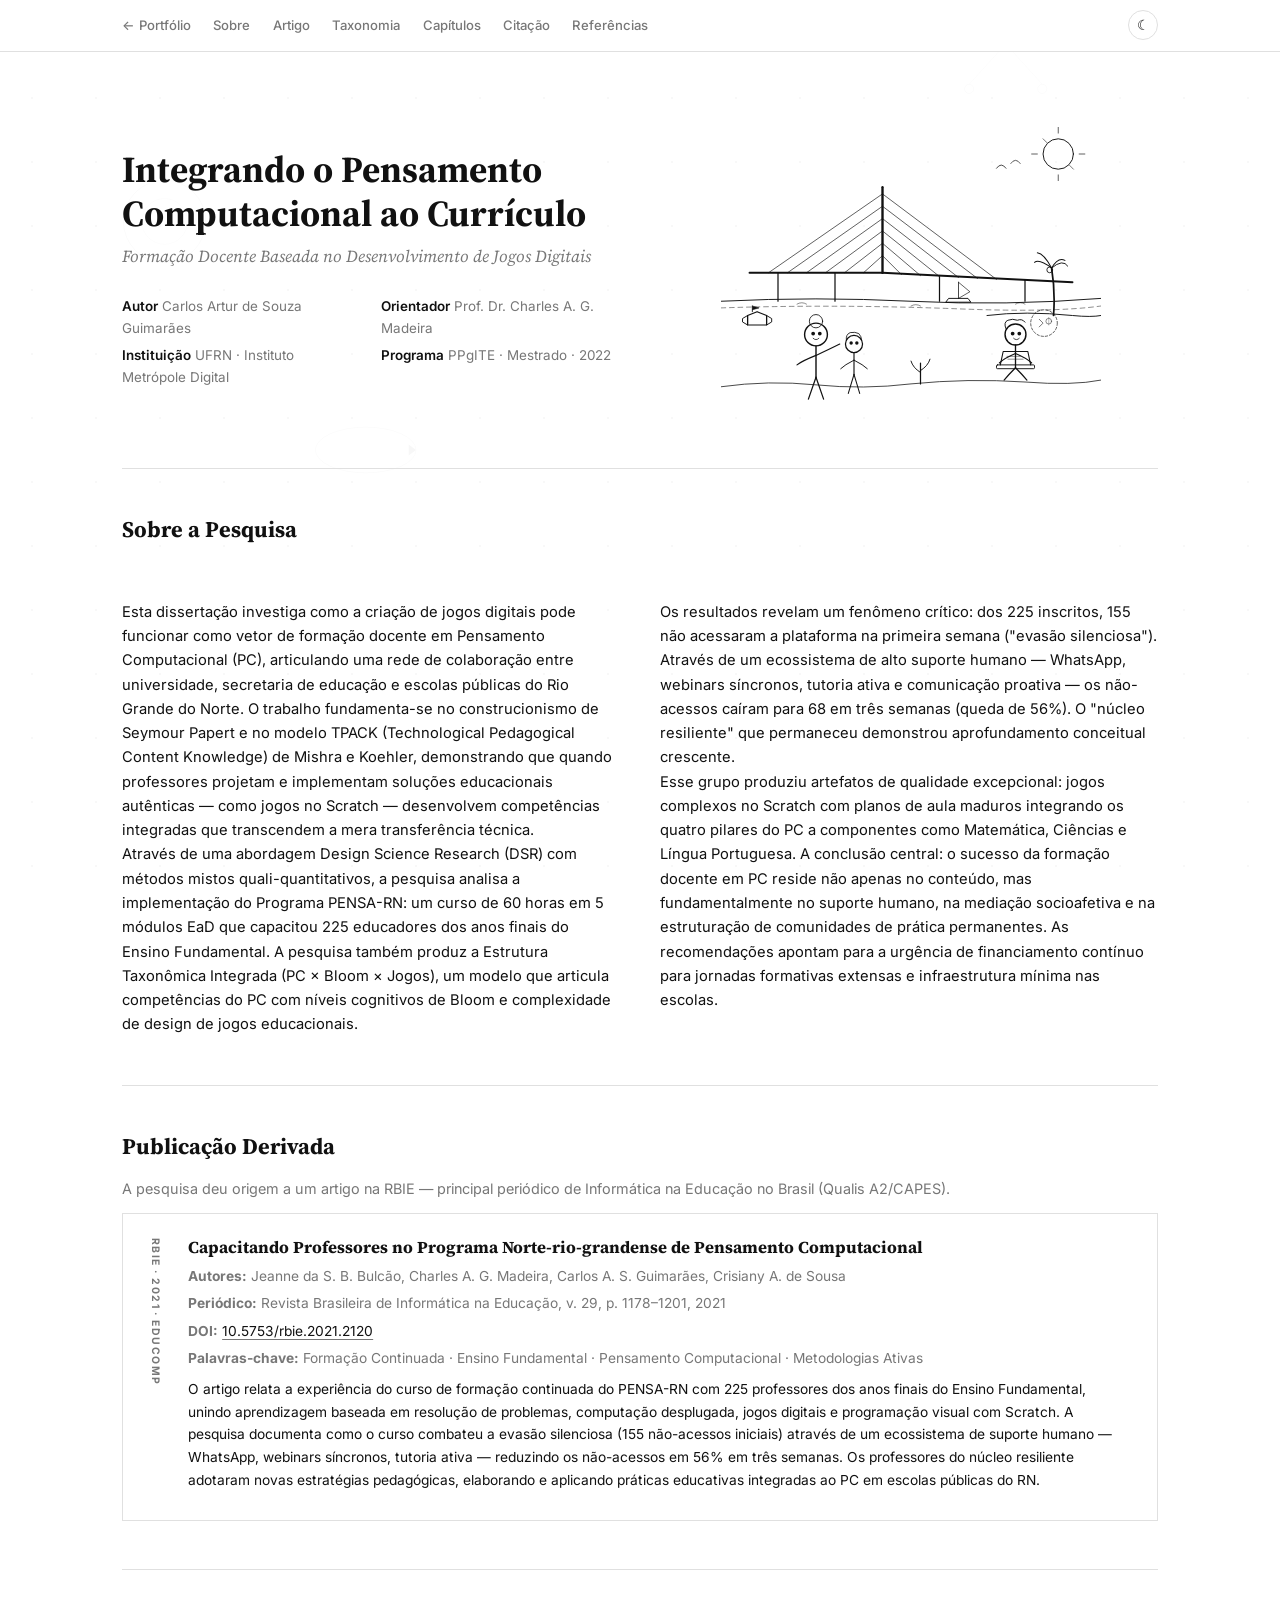
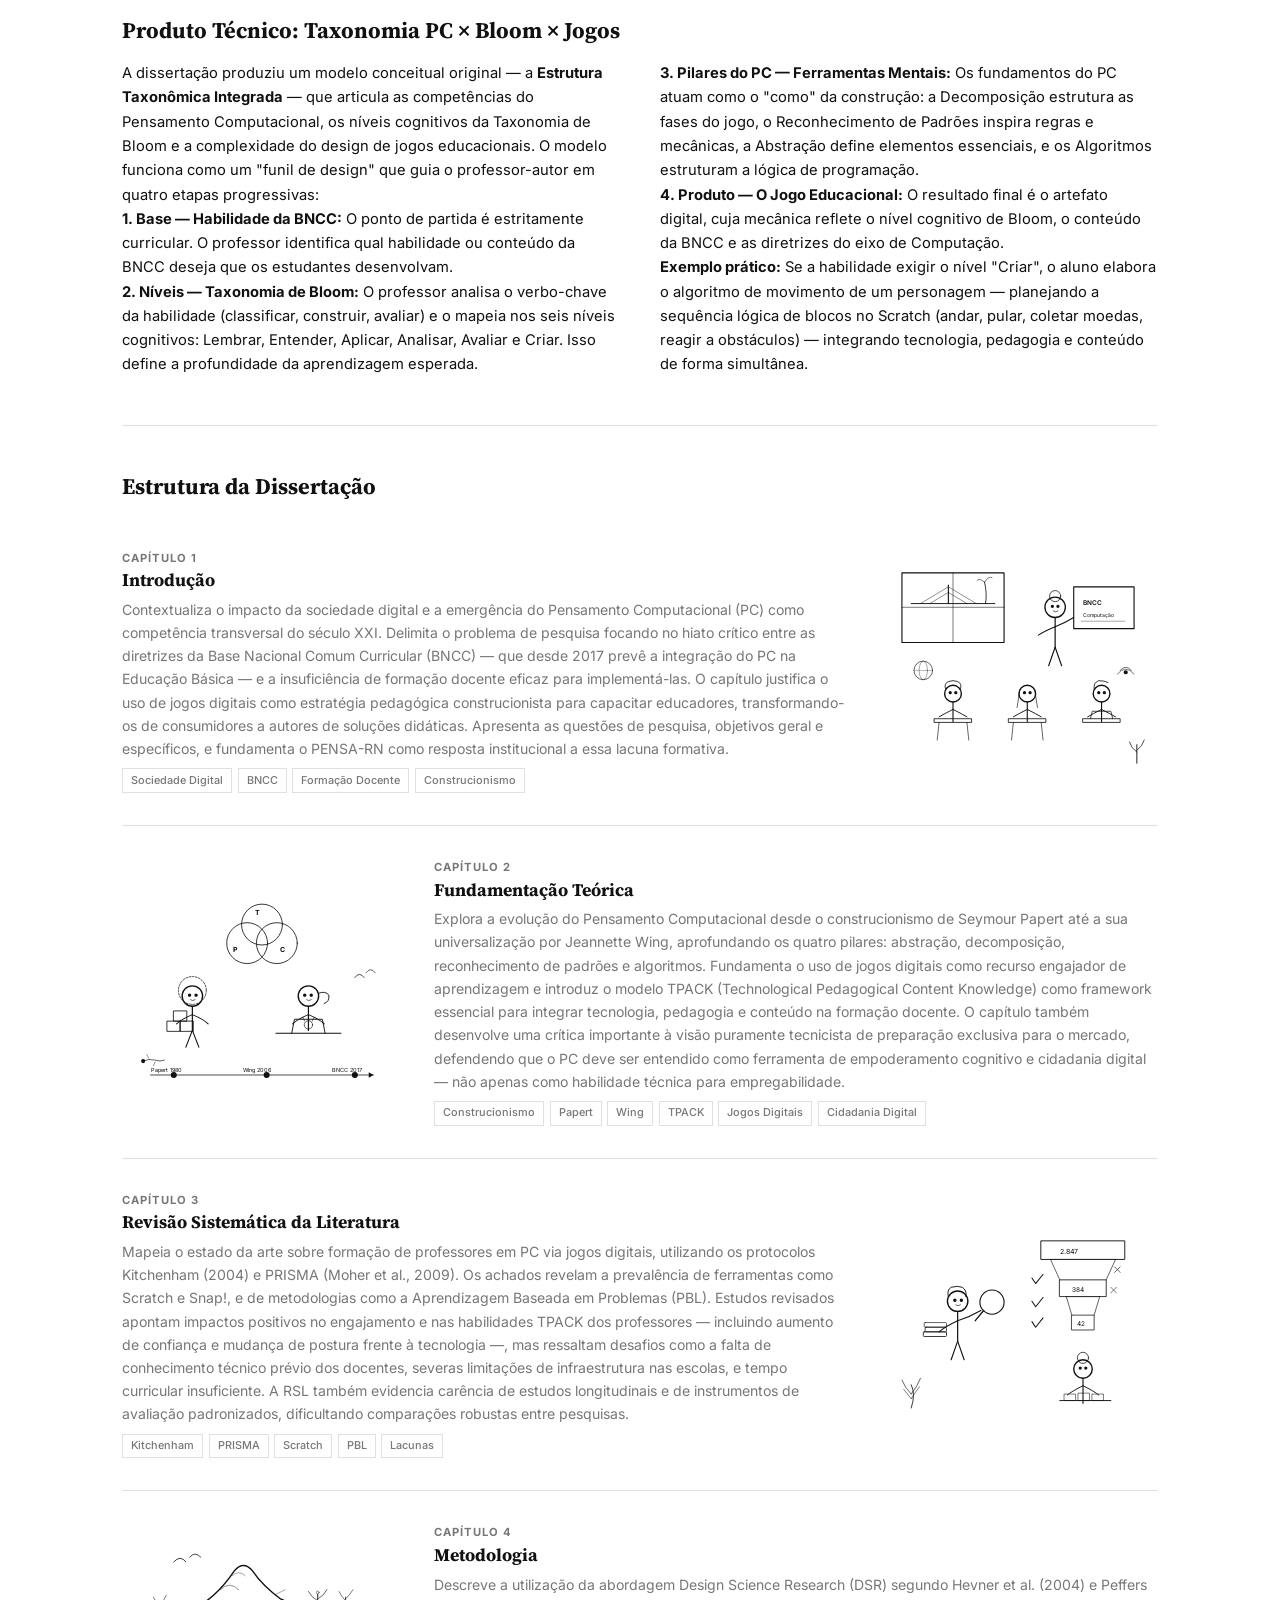
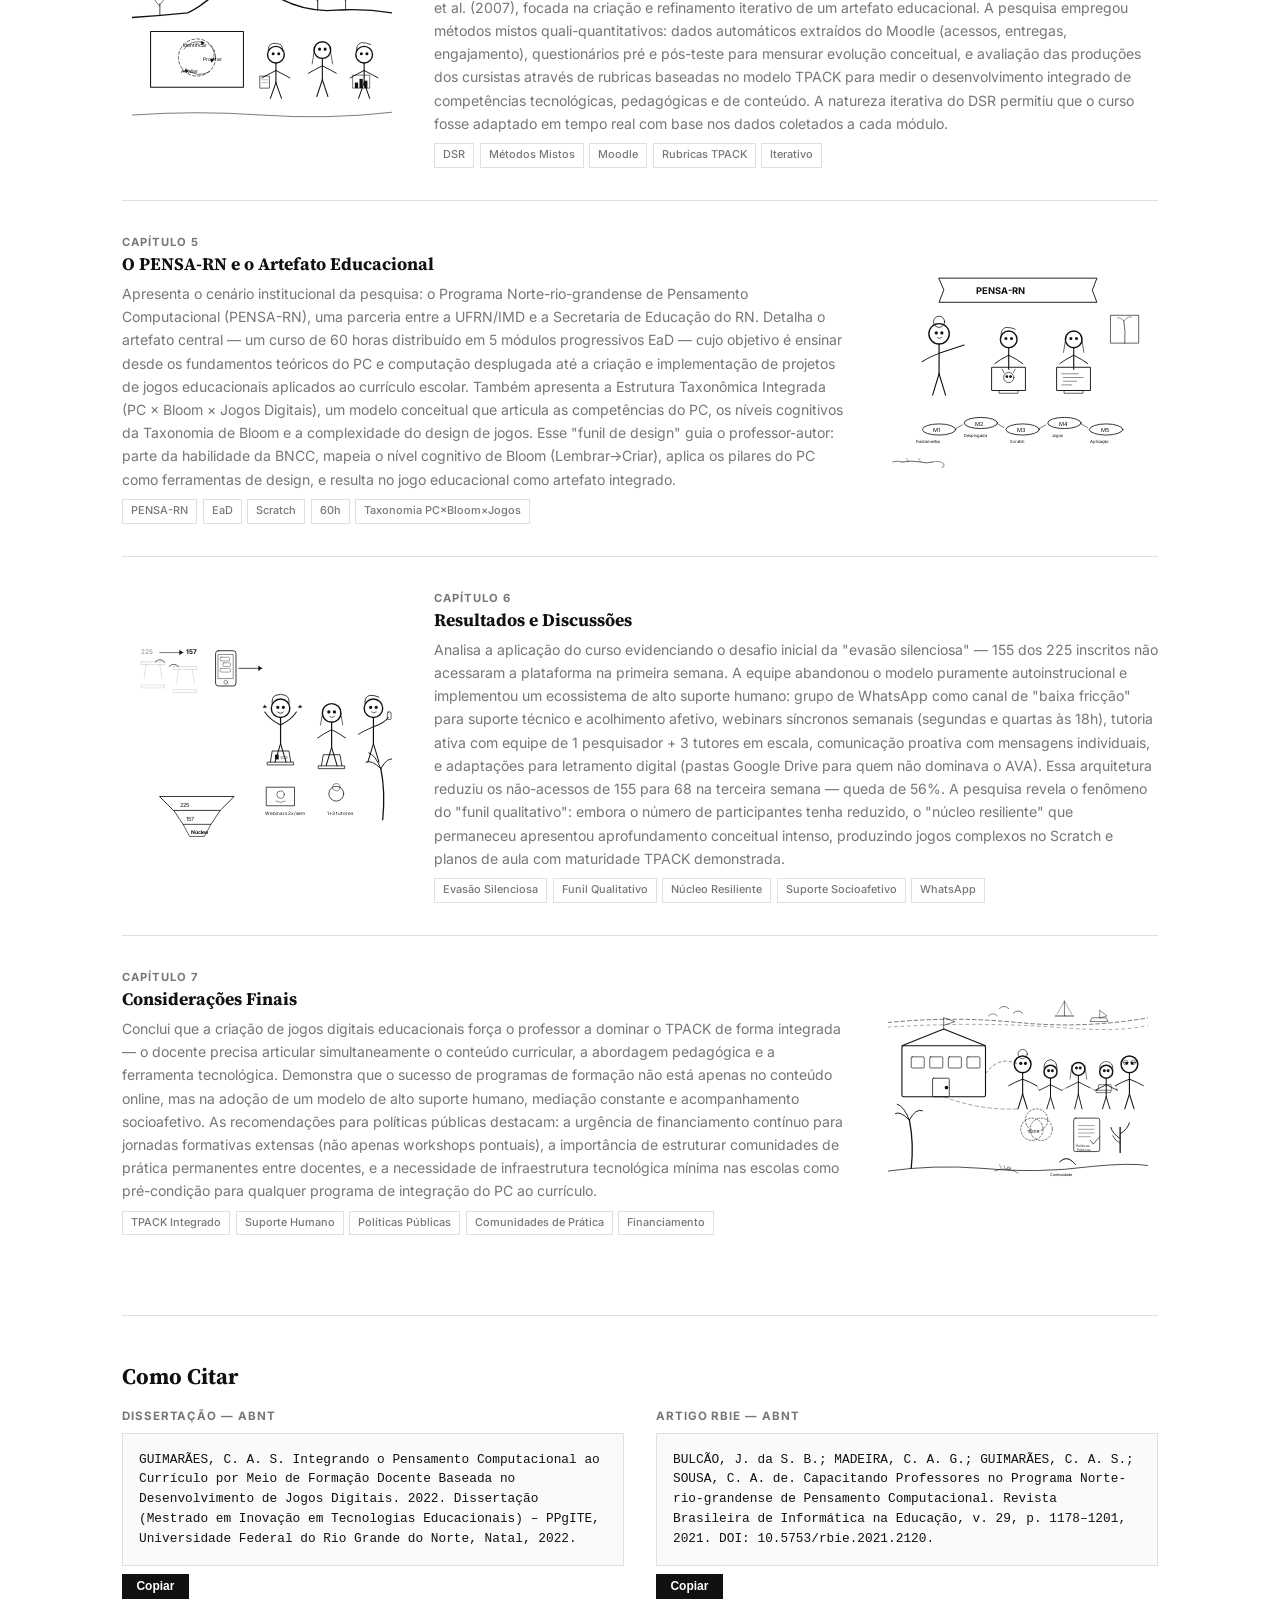
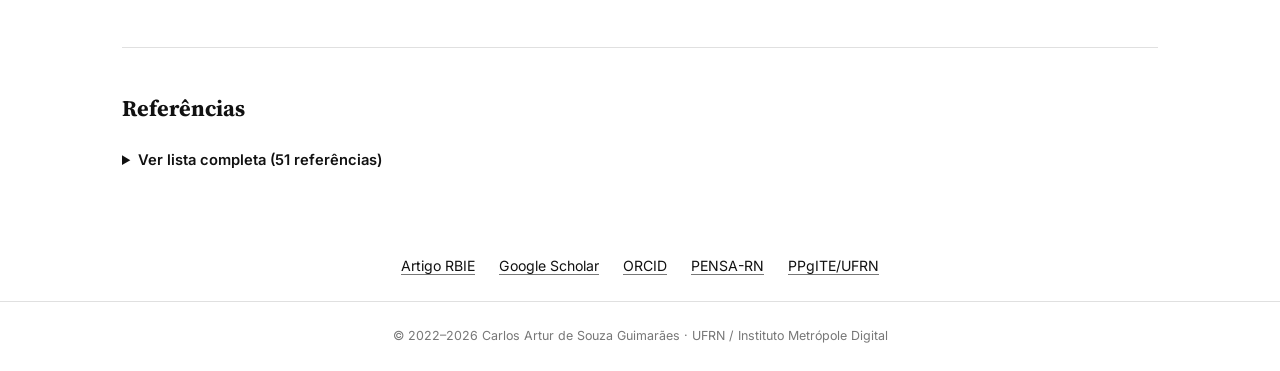
==== dissertacao/index.html @ 64877fee "Adiciona dissertação como subpágina do portfólio" ====
<!DOCTYPE html>
<html lang="pt-BR">
<head>
<meta charset="UTF-8">
<meta name="viewport" content="width=device-width, initial-scale=1.0">
<title>Integrando o Pensamento Computacional ao Currículo | Carlos Artur Guimarães</title>
<meta name="description" content="Dissertação de mestrado sobre formação docente em Pensamento Computacional — UFRN/IMD, 2022.">
<link rel="preconnect" href="https://fonts.googleapis.com">
<link href="https://fonts.googleapis.com/css2?family=Inter:wght@400;500;600;700&family=Source+Serif+4:ital,wght@0,400;0,600;0,700;1,400&display=swap" rel="stylesheet">
<style>
*{margin:0;padding:0;box-sizing:border-box}
:root{--bg:#fff;--text:#111;--muted:#777;--border:#e0e0e0;--card:#fafafa;--accent:#000}
html.dark{--bg:#0e0e0e;--text:#e8e8e8;--muted:#888;--border:#2a2a2a;--card:#161616;--accent:#fff}
body{font-family:'Inter',sans-serif;color:var(--text);background:var(--bg);line-height:1.65;transition:background .3s,color .3s;overflow-x:hidden}
h1,h2,h3,h4{font-family:'Source Serif 4',serif;font-weight:700;color:var(--text);line-height:1.2}
a{color:var(--text);text-decoration:underline;text-underline-offset:3px;text-decoration-color:var(--muted)}
a:hover{text-decoration-color:var(--text)}

/* BG PATTERN */
.bg-pattern{position:fixed;inset:0;z-index:0;pointer-events:none;overflow:hidden}
.bg-pattern svg{width:100%;height:100%;opacity:.03}
html.dark .bg-pattern svg{opacity:.05}

/* LAYOUT */
.wrap{position:relative;z-index:1;max-width:1100px;margin:0 auto;padding:0 2rem}
section{padding:3rem 0;border-bottom:1px solid var(--border)}
section:last-of-type{border-bottom:none}
section h2{font-size:1.4rem;margin-bottom:1rem}

/* NAV */
nav{position:sticky;top:0;z-index:50;background:var(--bg);border-bottom:1px solid var(--border);transition:background .3s}
.nav-inner{display:flex;align-items:center;justify-content:space-between;padding:.65rem 0;flex-wrap:wrap;gap:.5rem}
.nav-links{display:flex;gap:1.4rem;list-style:none;font-size:.82rem;font-weight:500}
.nav-links a{text-decoration:none;color:var(--muted);transition:color .15s}
.nav-links a:hover{color:var(--text)}
.dark-toggle{background:none;border:1.5px solid var(--border);color:var(--text);width:30px;height:30px;border-radius:50%;cursor:pointer;font-size:.85rem;display:flex;align-items:center;justify-content:center;transition:border-color .2s}
.dark-toggle:hover{border-color:var(--text)}

/* HERO */
.hero{display:grid;grid-template-columns:1fr 1fr;gap:3rem;align-items:center;padding:4rem 0 3rem}
.hero-text h1{font-size:2.3rem;margin-bottom:.5rem}
.hero-text .sub{font-family:'Source Serif 4',serif;font-style:italic;color:var(--muted);font-size:1.05rem;margin-bottom:1.5rem}
.hero-meta{display:grid;grid-template-columns:1fr 1fr;gap:.3rem 1.5rem;font-size:.84rem;color:var(--muted)}
.hero-meta strong{color:var(--text);font-weight:600}
.hero-art{display:flex;align-items:center;justify-content:center}
.hero-art svg{width:100%;max-width:380px;height:auto}

/* ABOUT — 2 cols */
.about-grid{display:grid;grid-template-columns:1fr 1fr;gap:2.5rem}
.about-grid h2{grid-column:1/-1}
.about-grid p{font-size:.92rem}

/* ARTICLE */
.art-card{display:grid;grid-template-columns:auto 1fr;gap:1.5rem;border:1px solid var(--border);padding:1.5rem;margin-top:.8rem}
.art-badge{writing-mode:vertical-rl;text-orientation:mixed;font-size:.65rem;text-transform:uppercase;letter-spacing:.14em;font-weight:700;color:var(--muted);white-space:nowrap;align-self:start}
.art-body h3{font-size:1.05rem;margin-bottom:.4rem}
.art-body p{font-size:.86rem;color:var(--muted);margin-bottom:.3rem}
.art-body a{color:var(--text)}

/* CHAPTERS */
.ch-card{display:grid;grid-template-columns:1fr 280px;gap:2rem;align-items:center;padding:2rem 0;border-bottom:1px solid var(--border)}
.ch-card:last-child{border-bottom:none}
.ch-card.reverse{grid-template-columns:280px 1fr}
.ch-card.reverse .ch-illust{order:0}
.ch-card.reverse .ch-content{order:1}
.ch-num{font-size:.7rem;font-weight:700;text-transform:uppercase;letter-spacing:.1em;color:var(--muted);margin-bottom:.2rem}
.ch-content h3{font-size:1.1rem;margin-bottom:.4rem}
.ch-content p{font-size:.88rem;color:var(--muted);line-height:1.65}
.tags{display:flex;flex-wrap:wrap;gap:.35rem;margin-top:.5rem}
.tag{font-size:.68rem;padding:.15rem .5rem;border:1px solid var(--border);color:var(--muted);font-weight:500}
.ch-illust{display:flex;align-items:center;justify-content:center}
.ch-illust svg{width:100%;max-width:260px;height:auto;color:var(--text)}

/* CITATION */
.cite-row{display:grid;grid-template-columns:1fr 1fr;gap:2rem;margin-top:1rem}
.cite-block label{display:block;font-size:.72rem;text-transform:uppercase;letter-spacing:.08em;font-weight:700;color:var(--muted);margin-bottom:.4rem}
.cite-box{background:var(--card);border:1px solid var(--border);padding:1rem;font-family:'Courier New',monospace;font-size:.8rem;line-height:1.55;word-wrap:break-word}
.copy-row{margin-top:.5rem;display:flex;align-items:center;gap:.8rem}
.copy-btn{background:var(--text);color:var(--bg);border:none;padding:.35rem .9rem;font-size:.75rem;font-weight:600;cursor:pointer;transition:opacity .2s}
.copy-btn:hover{opacity:.65}
.copy-ok{font-size:.75rem;color:var(--muted);opacity:0;transition:opacity .3s}
.copy-ok.show{opacity:1}

/* REFS */
details summary{cursor:pointer;font-weight:600;font-size:.92rem;padding:.6rem 0;user-select:none}
.ref-list{column-count:2;column-gap:2rem;padding:0 0 0 1.2rem;font-size:.82rem;line-height:1.7;color:var(--muted)}
.ref-list li{margin-bottom:.4rem;break-inside:avoid}

/* LINKS & FOOTER */
.links-row{display:flex;justify-content:center;gap:1.5rem;padding:1.5rem 0;font-size:.88rem;flex-wrap:wrap}
footer{padding:1.5rem 0;text-align:center;font-size:.78rem;color:var(--muted);border-top:1px solid var(--border)}

/* RESPONSIVE */
@media(max-width:768px){
    .hero,.ch-card,.ch-card.reverse{grid-template-columns:1fr;gap:1.2rem}
    .hero-art{order:-1}
    .ch-card.reverse .ch-illust{order:-1}
    .ch-illust{order:-1}
    .hero h1{font-size:1.7rem}
    .about-grid{grid-template-columns:1fr}
    .art-card{grid-template-columns:1fr}.art-badge{writing-mode:horizontal-tb}
    .cite-row{grid-template-columns:1fr}
    .ref-list{column-count:1}
    .ch-illust svg{max-width:220px}
}
@media print{nav,.dark-toggle,.bg-pattern,.ch-illust,.hero-art{display:none}section{page-break-inside:avoid}}

/* SVG sketch style */
.sketch-svg{stroke:currentColor;fill:none;stroke-linecap:round;stroke-linejoin:round}
</style>
</head>
<body>

<!-- BACKGROUND -->
<div class="bg-pattern">
<svg viewBox="0 0 1400 2800" fill="none" xmlns="http://www.w3.org/2000/svg" preserveAspectRatio="xMidYMid slice">
<pattern id="dots" x="0" y="0" width="70" height="70" patternUnits="userSpaceOnUse"><circle cx="35" cy="35" r="1.2" fill="currentColor"/></pattern>
<rect width="1400" height="2800" fill="url(#dots)"/>
<circle cx="200" cy="300" r="160" stroke="currentColor" stroke-width=".7"/>
<circle cx="200" cy="300" r="100" stroke="currentColor" stroke-width=".5"/>
<circle cx="200" cy="300" r="45" stroke="currentColor" stroke-width=".4"/>
<line x1="360" y1="300" x2="550" y2="300" stroke="currentColor" stroke-width=".5"/>
<circle cx="550" cy="300" r="4" fill="currentColor"/>
<rect x="950" y="120" width="90" height="90" stroke="currentColor" stroke-width=".6"/>
<rect x="1060" y="120" width="90" height="90" stroke="currentColor" stroke-width=".6"/>
<rect x="950" y="230" width="90" height="90" stroke="currentColor" stroke-width=".6"/>
<rect x="1060" y="230" width="90" height="90" stroke="currentColor" stroke-width=".6"/>
<polygon points="300,750 350,790 300,830 250,790" stroke="currentColor" stroke-width=".7" fill="none"/>
<rect x="265" y="860" width="70" height="35" stroke="currentColor" stroke-width=".6" fill="none"/>
<line x1="300" y1="830" x2="300" y2="860" stroke="currentColor" stroke-width=".5"/>
<polygon points="880,680 905,645 930,680" stroke="currentColor" stroke-width=".6" fill="none"/>
<polygon points="940,680 965,645 990,680" stroke="currentColor" stroke-width=".6" fill="none"/>
<polygon points="1000,680 1025,645 1050,680" stroke="currentColor" stroke-width=".6" fill="none"/>
<circle cx="1100" cy="950" r="6" stroke="currentColor" stroke-width=".6"/>
<line x1="1100" y1="956" x2="1060" y2="1000" stroke="currentColor" stroke-width=".4"/>
<line x1="1100" y1="956" x2="1140" y2="1000" stroke="currentColor" stroke-width=".4"/>
<circle cx="1060" cy="1005" r="5" stroke="currentColor" stroke-width=".5"/>
<circle cx="1140" cy="1005" r="5" stroke="currentColor" stroke-width=".5"/>
<circle cx="180" cy="1150" r="45" stroke="currentColor" stroke-width=".6" fill="none"/>
<circle cx="180" cy="1150" r="25" stroke="currentColor" stroke-width=".4" fill="none"/>
<polygon points="700" stroke="currentColor" stroke-width=".5" fill="none"/>
<line x1="0" y1="550" x2="350" y2="900" stroke="currentColor" stroke-width=".25" stroke-dasharray="8 12"/>
<line x1="1050" y1="450" x2="1400" y2="800" stroke="currentColor" stroke-width=".25" stroke-dasharray="8 12"/>
<ellipse cx="400" cy="1400" rx="55" ry="25" stroke="currentColor" stroke-width=".5" fill="none"/>
<polygon points="455,1400 447,1394 447,1406" fill="currentColor"/>
</svg>
</div>

<!-- NAV -->
<nav>
<div class="wrap">
<div class="nav-inner">
<ul class="nav-links">
    <li><a href="../">← Portfólio</a></li>
    <li><a href="#sobre">Sobre</a></li>
    <li><a href="#artigo">Artigo</a></li>
    <li><a href="#taxonomia">Taxonomia</a></li>
    <li><a href="#capitulos">Capítulos</a></li>
    <li><a href="#citacao">Citação</a></li>
    <li><a href="#referencias">Referências</a></li>
</ul>
<button class="dark-toggle" id="dt" aria-label="Alternar tema">&#9790;</button>
</div>
</div>
</nav>

<div class="wrap">

<!-- ═══════════════════ HERO ═══════════════════ -->
<section class="hero" id="home" style="border-bottom:1px solid var(--border)">
<div class="hero-text">
    <h1>Integrando o Pensamento Computacional ao Currículo</h1>
    <p class="sub">Formação Docente Baseada no Desenvolvimento de Jogos Digitais</p>
    <div class="hero-meta">
        <span><strong>Autor</strong> Carlos Artur de Souza Guimarães</span>
        <span><strong>Orientador</strong> Prof. Dr. Charles A. G. Madeira</span>
        <span><strong>Instituição</strong> UFRN · Instituto Metrópole Digital</span>
        <span><strong>Programa</strong> PPgITE · Mestrado · 2022</span>
    </div>
</div>
<div class="hero-art">
<!-- HERO: Natal/RN — Ponte Newton Navarro, Rio Potengi, Forte dos Reis Magos, Redinha -->
<svg viewBox="0 0 400 320" class="sketch-svg" xmlns="http://www.w3.org/2000/svg" stroke-width="1.6">
  <!-- sky -->
  <!-- sun -->
  <circle cx="355" cy="40" r="16" stroke-width="1"/>
  <line x1="355" y1="18" x2="355" y2="12" stroke-width=".7"/>
  <line x1="355" y1="62" x2="355" y2="68" stroke-width=".7"/>
  <line x1="333" y1="40" x2="327" y2="40" stroke-width=".7"/>
  <line x1="377" y1="40" x2="383" y2="40" stroke-width=".7"/>
  <line x1="343" y1="28" x2="339" y2="24" stroke-width=".6"/>
  <line x1="367" y1="52" x2="371" y2="56" stroke-width=".6"/>
  <!-- bird (garca) -->
  <path d="M290 55 Q295 48 300 55" stroke-width=".8"/>
  <path d="M305 50 Q310 43 315 50" stroke-width=".7"/>
  <!-- PONTE NEWTON NAVARRO — estaiada -->
  <path d="M30 165 L170 165" stroke-width="2"/><!-- deck left -->
  <path d="M170 165 L370 175" stroke-width="2"/><!-- deck right -->
  <!-- tower/pilone -->
  <line x1="170" y1="165" x2="170" y2="75" stroke-width="2.5"/>
  <!-- cables left (estais) -->
  <line x1="170" y1="82" x2="50" y2="165" stroke-width=".7"/>
  <line x1="170" y1="95" x2="70" y2="165" stroke-width=".7"/>
  <line x1="170" y1="108" x2="90" y2="165" stroke-width=".7"/>
  <line x1="170" y1="121" x2="110" y2="165" stroke-width=".7"/>
  <line x1="170" y1="134" x2="130" y2="165" stroke-width=".7"/>
  <line x1="170" y1="147" x2="150" y2="165" stroke-width=".7"/>
  <!-- cables right -->
  <line x1="170" y1="82" x2="290" y2="172" stroke-width=".7"/>
  <line x1="170" y1="95" x2="270" y2="171" stroke-width=".7"/>
  <line x1="170" y1="108" x2="250" y2="170" stroke-width=".7"/>
  <line x1="170" y1="121" x2="230" y2="169" stroke-width=".7"/>
  <line x1="170" y1="134" x2="210" y2="168" stroke-width=".7"/>
  <line x1="170" y1="147" x2="190" y2="167" stroke-width=".7"/>
  <!-- pillars -->
  <line x1="60" y1="165" x2="60" y2="195" stroke-width="1.3"/>
  <line x1="120" y1="165" x2="120" y2="195" stroke-width="1.3"/>
  <line x1="230" y1="169" x2="230" y2="195" stroke-width="1.3"/>
  <line x1="320" y1="173" x2="320" y2="195" stroke-width="1.3"/>
  <!-- RIO POTENGI -->
  <path d="M0 195 Q100 190 200 195 Q300 200 400 192" stroke-width="1"/>
  <path d="M0 202 Q120 198 250 203 Q350 207 400 200" stroke-width=".5" stroke-dasharray="5 4"/>
  <!-- small waves -->
  <path d="M80 198 Q85 195 90 198" stroke-width=".5"/>
  <path d="M200 200 Q205 197 210 200" stroke-width=".5"/>
  <path d="M310 198 Q315 195 320 198" stroke-width=".5"/>
  <!-- FORTE DOS REIS MAGOS — star fort shape -->
  <polygon points="28,210 38,206 48,210 48,220 28,220" stroke-width="1.3"/>
  <polygon points="23,213 28,210 28,220 23,217" stroke-width="1"/>
  <polygon points="53,213 48,210 48,220 53,217" stroke-width="1"/>
  <line x1="33" y1="206" x2="33" y2="200" stroke-width=".9"/><!-- flag pole -->
  <path d="M33 200 L40 202 L33 204" stroke-width=".6" fill="currentColor"/><!-- flag -->
  <!-- REDINHA coast right -->
  <path d="M280 210 Q320 205 370 210 Q390 212 400 210" stroke-width="1"/>
  <!-- coqueiro at Redinha -->
  <path d="M350 210 Q352 185 348 160" stroke-width="1.8"/>
  <path d="M348 160 Q335 150 330 154" stroke-width="1.1"/>
  <path d="M348 160 Q355 148 362 152" stroke-width="1.1"/>
  <path d="M348 160 Q340 145 333 144" stroke-width="1.1"/>
  <path d="M348 160 Q360 150 365 158" stroke-width="1"/>
  <circle cx="346" cy="162" r="3" stroke-width=".9"/>
  <!-- jangada on Potengi -->
  <path d="M240 192 L260 192 L263 196 L237 196Z" stroke-width="1"/>
  <line x1="250" y1="192" x2="250" y2="175" stroke-width=".8"/>
  <path d="M250 175 L262 185 L250 192" stroke-width=".7"/>
  <!-- CHILD sitting at Redinha beach with laptop -->
  <circle cx="310" cy="230" r="11" stroke-width="1.5"/>
  <!-- curly hair -->
  <path d="M300 224 Q297 217 302 215 Q307 213 312 215 Q317 213 320 217 Q322 224" stroke-width="1"/>
  <circle cx="307" cy="229" r="1.2" fill="currentColor"/>
  <circle cx="314" cy="229" r="1.2" fill="currentColor"/>
  <path d="M308 234 Q311 237 314 234" stroke-width=".8"/>
  <line x1="310" y1="241" x2="310" y2="265" stroke-width="1.4"/>
  <path d="M310 250 Q298 255 293 260" stroke-width="1.2"/>
  <path d="M310 250 Q322 255 327 260" stroke-width="1.2"/>
  <path d="M310 265 Q303 272 298 278" stroke-width="1.3"/>
  <path d="M310 265 Q317 272 322 278" stroke-width="1.3"/>
  <!-- laptop -->
  <rect x="290" y="262" width="40" height="4" rx="1" stroke-width="1"/>
  <path d="M294 262 L297 248 L323 248 L326 262" stroke-width="1.1"/>
  <line x1="301" y1="253" x2="315" y2="253" stroke-width=".5"/>
  <line x1="302" y1="256" x2="318" y2="256" stroke-width=".5"/>
  <!-- TEACHER standing near bridge, pointing -->
  <circle cx="100" cy="230" r="12" stroke-width="1.5"/>
  <circle cx="100" cy="216" r="7" stroke-width=".9"/><!-- bun -->
  <circle cx="97" cy="229" r="1.2" fill="currentColor"/>
  <circle cx="104" cy="229" r="1.2" fill="currentColor"/>
  <path d="M97 234 Q100 237 103 234" stroke-width=".8"/>
  <line x1="100" y1="242" x2="100" y2="275" stroke-width="1.5"/>
  <path d="M100 252 Q85 258 80 262" stroke-width="1.2"/>
  <path d="M100 252 Q115 245 125 240" stroke-width="1.2"/><!-- pointing at bridge -->
  <line x1="100" y1="275" x2="92" y2="298" stroke-width="1.3"/>
  <line x1="100" y1="275" x2="108" y2="298" stroke-width="1.3"/>
  <!-- child 2 next to teacher -->
  <circle cx="140" cy="240" r="9" stroke-width="1.3"/>
  <path d="M132 236 Q131 230 136 228 Q141 227 145 229 Q148 232 148 236" stroke-width=".9"/>
  <circle cx="137" cy="239" r="1" fill="currentColor"/>
  <circle cx="143" cy="239" r="1" fill="currentColor"/>
  <line x1="140" y1="249" x2="140" y2="272" stroke-width="1.2"/>
  <path d="M140 257 Q130 262 126 266" stroke-width="1"/>
  <path d="M140 257 Q150 262 154 266" stroke-width="1"/>
  <line x1="140" y1="272" x2="134" y2="292" stroke-width="1.1"/>
  <line x1="140" y1="272" x2="146" y2="292" stroke-width="1.1"/>
  <!-- sand/ground -->
  <path d="M0 285 Q50 278 100 283 Q150 288 200 282 Q260 276 320 280 Q370 284 400 278" stroke-width=".8"/>
  <!-- cactus mandacaru small (flora RN) -->
  <line x1="210" y1="282" x2="210" y2="260" stroke-width="1.3"/>
  <path d="M210 270 Q202 265 200 258" stroke-width="1"/>
  <path d="M210 268 Q218 263 220 256" stroke-width="1"/>
  <!-- thought bubble -->
  <circle cx="340" cy="218" r="14" stroke-width=".7" stroke-dasharray="2.5 2"/>
  <path d="M335 214 L339 218 L335 222" stroke-width=".6"/><!-- code bracket -->
  <circle cx="345" cy="216" r="3" stroke-width=".5"/><!-- gear -->
  <line x1="345" y1="212" x2="345" y2="220" stroke-width=".3"/>
</svg>
</div>
</section>

<!-- ═══════════════════ ABOUT ═══════════════════ -->
<section id="sobre">
<div class="about-grid">
    <h2>Sobre a Pesquisa</h2>
    <div>
        <p>Esta dissertação investiga como a criação de jogos digitais pode funcionar como vetor de formação docente em Pensamento Computacional (PC), articulando uma rede de colaboração entre universidade, secretaria de educação e escolas públicas do Rio Grande do Norte. O trabalho fundamenta-se no construcionismo de Seymour Papert e no modelo TPACK (Technological Pedagogical Content Knowledge) de Mishra e Koehler, demonstrando que quando professores projetam e implementam soluções educacionais autênticas — como jogos no Scratch — desenvolvem competências integradas que transcendem a mera transferência técnica.</p>
        <p>Através de uma abordagem Design Science Research (DSR) com métodos mistos quali-quantitativos, a pesquisa analisa a implementação do Programa PENSA-RN: um curso de 60 horas em 5 módulos EaD que capacitou 225 educadores dos anos finais do Ensino Fundamental. A pesquisa também produz a Estrutura Taxonômica Integrada (PC × Bloom × Jogos), um modelo que articula competências do PC com níveis cognitivos de Bloom e complexidade de design de jogos educacionais.</p>
    </div>
    <div>
        <p>Os resultados revelam um fenômeno crítico: dos 225 inscritos, 155 não acessaram a plataforma na primeira semana ("evasão silenciosa"). Através de um ecossistema de alto suporte humano — WhatsApp, webinars síncronos, tutoria ativa e comunicação proativa — os não-acessos caíram para 68 em três semanas (queda de 56%). O "núcleo resiliente" que permaneceu demonstrou aprofundamento conceitual crescente.</p>
        <p>Esse grupo produziu artefatos de qualidade excepcional: jogos complexos no Scratch com planos de aula maduros integrando os quatro pilares do PC a componentes como Matemática, Ciências e Língua Portuguesa. A conclusão central: o sucesso da formação docente em PC reside não apenas no conteúdo, mas fundamentalmente no suporte humano, na mediação socioafetiva e na estruturação de comunidades de prática permanentes. As recomendações apontam para a urgência de financiamento contínuo para jornadas formativas extensas e infraestrutura mínima nas escolas.</p>
    </div>
</div>
</section>

<!-- ═══════════════════ ARTIGO ═══════════════════ -->
<section id="artigo">
<h2>Publicação Derivada</h2>
<p style="font-size:.9rem;color:var(--muted);margin-bottom:.5rem">A pesquisa deu origem a um artigo na RBIE — principal periódico de Informática na Educação no Brasil (Qualis A2/CAPES).</p>
<div class="art-card">
    <div class="art-badge">RBIE · 2021 · EduComp</div>
    <div class="art-body">
        <h3>Capacitando Professores no Programa Norte-rio-grandense de Pensamento Computacional</h3>
        <p><strong>Autores:</strong> Jeanne da S. B. Bulcão, Charles A. G. Madeira, Carlos A. S. Guimarães, Crisiany A. de Sousa</p>
        <p><strong>Periódico:</strong> Revista Brasileira de Informática na Educação, v. 29, p. 1178–1201, 2021</p>
        <p><strong>DOI:</strong> <a href="https://doi.org/10.5753/rbie.2021.2120" target="_blank">10.5753/rbie.2021.2120</a></p>
        <p><strong>Palavras-chave:</strong> Formação Continuada · Ensino Fundamental · Pensamento Computacional · Metodologias Ativas</p>
        <p style="margin-top:.5rem;color:var(--text)">O artigo relata a experiência do curso de formação continuada do PENSA-RN com 225 professores dos anos finais do Ensino Fundamental, unindo aprendizagem baseada em resolução de problemas, computação desplugada, jogos digitais e programação visual com Scratch. A pesquisa documenta como o curso combateu a evasão silenciosa (155 não-acessos iniciais) através de um ecossistema de suporte humano — WhatsApp, webinars síncronos, tutoria ativa — reduzindo os não-acessos em 56% em três semanas. Os professores do núcleo resiliente adotaram novas estratégias pedagógicas, elaborando e aplicando práticas educativas integradas ao PC em escolas públicas do RN.</p>
    </div>
</div>
</section>

<!-- ═══════════════════ TAXONOMIA ═══════════════════ -->
<section id="taxonomia">
<h2>Produto Técnico: Taxonomia PC × Bloom × Jogos</h2>
<div class="about-grid">
    <div>
        <p>A dissertação produziu um modelo conceitual original — a <strong>Estrutura Taxonômica Integrada</strong> — que articula as competências do Pensamento Computacional, os níveis cognitivos da Taxonomia de Bloom e a complexidade do design de jogos educacionais. O modelo funciona como um "funil de design" que guia o professor-autor em quatro etapas progressivas:</p>
        <p><strong>1. Base — Habilidade da BNCC:</strong> O ponto de partida é estritamente curricular. O professor identifica qual habilidade ou conteúdo da BNCC deseja que os estudantes desenvolvam.</p>
        <p><strong>2. Níveis — Taxonomia de Bloom:</strong> O professor analisa o verbo-chave da habilidade (classificar, construir, avaliar) e o mapeia nos seis níveis cognitivos: Lembrar, Entender, Aplicar, Analisar, Avaliar e Criar. Isso define a profundidade da aprendizagem esperada.</p>
    </div>
    <div>
        <p><strong>3. Pilares do PC — Ferramentas Mentais:</strong> Os fundamentos do PC atuam como o "como" da construção: a Decomposição estrutura as fases do jogo, o Reconhecimento de Padrões inspira regras e mecânicas, a Abstração define elementos essenciais, e os Algoritmos estruturam a lógica de programação.</p>
        <p><strong>4. Produto — O Jogo Educacional:</strong> O resultado final é o artefato digital, cuja mecânica reflete o nível cognitivo de Bloom, o conteúdo da BNCC e as diretrizes do eixo de Computação.</p>
        <p><strong>Exemplo prático:</strong> Se a habilidade exigir o nível "Criar", o aluno elabora o algoritmo de movimento de um personagem — planejando a sequência lógica de blocos no Scratch (andar, pular, coletar moedas, reagir a obstáculos) — integrando tecnologia, pedagogia e conteúdo de forma simultânea.</p>
    </div>
</div>
</section>

<!-- ═══════════════════ CAPÍTULOS ═══════════════════ -->
<section id="capitulos">
<h2>Estrutura da Dissertação</h2>

<!-- ── CH1: Introdução — Sala de aula com janela mostrando Natal, BNCC, sociedade digital ── -->
<div class="ch-card">
<div class="ch-content">
    <div class="ch-num">Capítulo 1</div>
    <h3>Introdução</h3>
    <p>Contextualiza o impacto da sociedade digital e a emergência do Pensamento Computacional (PC) como competência transversal do século XXI. Delimita o problema de pesquisa focando no hiato crítico entre as diretrizes da Base Nacional Comum Curricular (BNCC) — que desde 2017 prevê a integração do PC na Educação Básica — e a insuficiência de formação docente eficaz para implementá-las. O capítulo justifica o uso de jogos digitais como estratégia pedagógica construcionista para capacitar educadores, transformando-os de consumidores a autores de soluções didáticas. Apresenta as questões de pesquisa, objetivos geral e específicos, e fundamenta o PENSA-RN como resposta institucional a essa lacuna formativa.</p>
    <div class="tags"><span class="tag">Sociedade Digital</span><span class="tag">BNCC</span><span class="tag">Formação Docente</span><span class="tag">Construcionismo</span></div>
</div>
<div class="ch-illust">
<svg viewBox="0 0 280 240" class="sketch-svg" xmlns="http://www.w3.org/2000/svg" stroke-width="1.5">
  <!-- classroom window showing Natal skyline -->
  <rect x="15" y="15" width="110" height="75" stroke-width="1.2"/>
  <line x1="70" y1="15" x2="70" y2="90" stroke-width=".6"/>
  <line x1="15" y1="52" x2="125" y2="52" stroke-width=".6"/>
  <!-- Ponte Newton Navarro in window -->
  <line x1="25" y1="48" x2="115" y2="48" stroke-width="1"/>
  <line x1="65" y1="48" x2="65" y2="28" stroke-width="1.2"/>
  <line x1="65" y1="30" x2="35" y2="48" stroke-width=".5"/>
  <line x1="65" y1="30" x2="95" y2="48" stroke-width=".5"/>
  <line x1="65" y1="36" x2="45" y2="48" stroke-width=".5"/>
  <line x1="65" y1="36" x2="85" y2="48" stroke-width=".5"/>
  <!-- coqueiro in window -->
  <path d="M105 48 Q107 38 104 25" stroke-width=".9"/>
  <path d="M104 25 Q98 20 96 23" stroke-width=".6"/>
  <path d="M104 25 Q108 18 112 20" stroke-width=".6"/>
  <!-- teacher at blackboard -->
  <circle cx="180" cy="52" r="11" stroke-width="1.4"/>
  <circle cx="180" cy="40" r="6" stroke-width=".8"/><!-- bun -->
  <circle cx="177" cy="51" r="1" fill="currentColor"/>
  <circle cx="183" cy="51" r="1" fill="currentColor"/>
  <path d="M178 56 Q180 58 183 56" stroke-width=".7"/>
  <line x1="180" y1="63" x2="180" y2="95" stroke-width="1.3"/>
  <path d="M180 73 Q168 78 162 82" stroke-width="1.1"/>
  <path d="M180 73 Q192 68 200 63" stroke-width="1.1"/>
  <line x1="180" y1="95" x2="173" y2="115" stroke-width="1.2"/>
  <line x1="180" y1="95" x2="187" y2="115" stroke-width="1.2"/>
  <!-- blackboard -->
  <rect x="200" y="30" width="65" height="45" stroke-width="1.2"/>
  <text x="210" y="50" font-size="7" fill="currentColor" stroke="none" font-weight="600">BNCC</text>
  <text x="210" y="62" font-size="5.5" fill="currentColor" stroke="none">Computação</text>
  <line x1="208" y1="67" x2="255" y2="67" stroke-width=".4"/>
  <!-- students at desks -->
  <!-- child 1 — curly hair -->
  <circle cx="70" cy="145" r="9"/>
  <path d="M62 140 Q60 134 65 132 Q70 130 75 132 Q80 134 78 140" stroke-width=".9"/>
  <circle cx="67" cy="144" r="1" fill="currentColor"/>
  <circle cx="73" cy="144" r="1" fill="currentColor"/>
  <line x1="70" y1="154" x2="70" y2="175" stroke-width="1.2"/>
  <path d="M70 162 Q60 167 55 170" stroke-width="1"/>
  <path d="M70 162 Q80 167 85 170" stroke-width="1"/>
  <!-- desk -->
  <rect x="50" y="172" width="40" height="4" stroke-width=".9"/>
  <line x1="55" y1="176" x2="53" y2="195" stroke-width=".7"/>
  <line x1="85" y1="176" x2="87" y2="195" stroke-width=".7"/>
  <!-- child 2 — braids -->
  <circle cx="150" cy="145" r="9"/>
  <path d="M142 141 L139 160" stroke-width=".7"/>
  <path d="M158 141 L161 160" stroke-width=".7"/>
  <circle cx="147" cy="144" r="1" fill="currentColor"/>
  <circle cx="153" cy="144" r="1" fill="currentColor"/>
  <line x1="150" y1="154" x2="150" y2="175" stroke-width="1.2"/>
  <path d="M150 162 Q140 167 135 170" stroke-width="1"/>
  <path d="M150 162 Q160 167 165 170" stroke-width="1"/>
  <rect x="130" y="172" width="40" height="4" stroke-width=".9"/>
  <line x1="135" y1="176" x2="133" y2="195" stroke-width=".7"/>
  <line x1="165" y1="176" x2="167" y2="195" stroke-width=".7"/>
  <!-- child 3 — short hair, at laptop -->
  <circle cx="230" cy="145" r="9"/>
  <path d="M222 140 Q221 133 227 131 Q233 131 237 133 Q238 140" stroke-width=".9"/>
  <circle cx="227" cy="144" r="1" fill="currentColor"/>
  <circle cx="233" cy="144" r="1" fill="currentColor"/>
  <line x1="230" y1="154" x2="230" y2="175" stroke-width="1.2"/>
  <path d="M230 162 Q220 167 215 170" stroke-width="1"/>
  <path d="M230 162 Q240 167 245 170" stroke-width="1"/>
  <rect x="210" y="172" width="40" height="4" stroke-width=".9"/>
  <!-- laptop on desk -->
  <path d="M218 172 L220 164 L240 164 L242 172" stroke-width=".8"/>
  <!-- wifi floating -->
  <path d="M250 120 Q256 113 262 120" stroke-width=".7"/>
  <path d="M247 124 Q256 113 265 124" stroke-width=".6"/>
  <circle cx="256" cy="122" r="1.5" fill="currentColor"/>
  <!-- globe small -->
  <circle cx="38" cy="120" r="10" stroke-width=".7"/>
  <ellipse cx="38" cy="120" rx="4.5" ry="10" stroke-width=".4"/>
  <line x1="28" y1="120" x2="48" y2="120" stroke-width=".3"/>
  <!-- mandacaru (flora) -->
  <line x1="268" y1="220" x2="268" y2="200" stroke-width="1"/>
  <path d="M268 208 Q262 204 260 197" stroke-width=".8"/>
  <path d="M268 206 Q274 202 276 195" stroke-width=".8"/>
</svg>
</div>
</div>

<!-- ── CH2: Fundamentação — Papert/Wing, TPACK, crianças construindo, fauna RN ── -->
<div class="ch-card reverse">
<div class="ch-illust">
<svg viewBox="0 0 280 240" class="sketch-svg" xmlns="http://www.w3.org/2000/svg" stroke-width="1.5">
  <!-- TPACK venn diagram -->
  <circle cx="140" cy="48" r="22" stroke-width=".9"/>
  <circle cx="124" cy="68" r="22" stroke-width=".9"/>
  <circle cx="156" cy="68" r="22" stroke-width=".9"/>
  <text x="133" y="38" font-size="7.5" fill="currentColor" stroke="none" font-weight="700">T</text>
  <text x="109" y="78" font-size="7.5" fill="currentColor" stroke="none" font-weight="700">P</text>
  <text x="159" y="78" font-size="7.5" fill="currentColor" stroke="none" font-weight="700">C</text>
  <!-- child 1 — afro hair building blocks (constructionism) -->
  <circle cx="65" cy="125" r="11"/>
  <circle cx="65" cy="119" r="15" stroke-width=".8" stroke-dasharray="2 1.5"/><!-- afro -->
  <circle cx="62" cy="124" r="1.1" fill="currentColor"/>
  <circle cx="69" cy="124" r="1.1" fill="currentColor"/>
  <path d="M63 129 Q65 131 68 129" stroke-width=".7"/>
  <line x1="65" y1="136" x2="65" y2="162" stroke-width="1.3"/>
  <path d="M65 145 Q53 150 48 155" stroke-width="1.1"/>
  <path d="M65 145 Q77 150 82 155" stroke-width="1.1"/>
  <line x1="65" y1="162" x2="58" y2="180" stroke-width="1.2"/>
  <line x1="65" y1="162" x2="72" y2="180" stroke-width="1.2"/>
  <!-- blocks -->
  <rect x="38" y="152" width="14" height="11" stroke-width=".9"/>
  <rect x="52" y="152" width="14" height="11" stroke-width=".9"/>
  <rect x="45" y="141" width="14" height="11" stroke-width=".9"/>
  <!-- child 2 — ponytail at laptop with Scratch -->
  <circle cx="190" cy="125" r="11"/>
  <path d="M201 122 Q208 119 212 124 Q213 131 207 133" stroke-width="1"/><!-- ponytail -->
  <circle cx="186" cy="124" r="1.1" fill="currentColor"/>
  <circle cx="193" cy="124" r="1.1" fill="currentColor"/>
  <path d="M188 129 Q190 131 193 129" stroke-width=".7"/>
  <line x1="190" y1="136" x2="190" y2="162" stroke-width="1.3"/>
  <path d="M190 145 Q178 150 173 155" stroke-width="1.1"/>
  <path d="M190 145 Q202 150 207 155" stroke-width="1.1"/>
  <!-- desk+laptop -->
  <line x1="155" y1="165" x2="225" y2="165" stroke-width="1.2"/>
  <path d="M172 165 L175 150 L205 150 L208 165" stroke-width="1"/>
  <!-- Scratch cat on screen -->
  <circle cx="190" cy="156" r="4.5" stroke-width=".7"/>
  <path d="M186 152 L184 148" stroke-width=".6"/>
  <path d="M194 152 L196 148" stroke-width=".6"/>
  <!-- Papert arrow → Wing timeline -->
  <line x1="20" y1="210" x2="260" y2="210" stroke-width=".8"/>
  <polygon points="260,210 255,207 255,213" fill="currentColor" stroke="none"/>
  <text x="20" y="207" font-size="6" fill="currentColor" stroke="none">Papert 1980</text>
  <text x="120" y="207" font-size="6" fill="currentColor" stroke="none">Wing 2006</text>
  <text x="215" y="207" font-size="6" fill="currentColor" stroke="none">BNCC 2017</text>
  <circle cx="45" cy="210" r="2.5" fill="currentColor"/>
  <circle cx="145" cy="210" r="2.5" fill="currentColor"/>
  <circle cx="240" cy="210" r="2.5" fill="currentColor"/>
  <!-- garca (bird - fauna RN) -->
  <path d="M240 105 Q245 98 250 105" stroke-width=".8"/>
  <path d="M252 100 Q257 93 262 100" stroke-width=".7"/>
  <!-- calango (lizard hint) -->
  <path d="M12 195 Q18 192 25 194 Q30 196 35 194" stroke-width=".7"/>
  <circle cx="12" cy="195" r="1.5" fill="currentColor"/>
  <line x1="18" y1="192" x2="16" y2="188" stroke-width=".5"/>
  <line x1="25" y1="196" x2="23" y2="200" stroke-width=".5"/>
</svg>
</div>
<div class="ch-content">
    <div class="ch-num">Capítulo 2</div>
    <h3>Fundamentação Teórica</h3>
    <p>Explora a evolução do Pensamento Computacional desde o construcionismo de Seymour Papert até a sua universalização por Jeannette Wing, aprofundando os quatro pilares: abstração, decomposição, reconhecimento de padrões e algoritmos. Fundamenta o uso de jogos digitais como recurso engajador de aprendizagem e introduz o modelo TPACK (Technological Pedagogical Content Knowledge) como framework essencial para integrar tecnologia, pedagogia e conteúdo na formação docente. O capítulo também desenvolve uma crítica importante à visão puramente tecnicista de preparação exclusiva para o mercado, defendendo que o PC deve ser entendido como ferramenta de empoderamento cognitivo e cidadania digital — não apenas como habilidade técnica para empregabilidade.</p>
    <div class="tags"><span class="tag">Construcionismo</span><span class="tag">Papert</span><span class="tag">Wing</span><span class="tag">TPACK</span><span class="tag">Jogos Digitais</span><span class="tag">Cidadania Digital</span></div>
</div>
</div>

<!-- ── CH3: RSL — Criança pesquisadora, funil PRISMA, livros, flora caatinga ── -->
<div class="ch-card">
<div class="ch-content">
    <div class="ch-num">Capítulo 3</div>
    <h3>Revisão Sistemática da Literatura</h3>
    <p>Mapeia o estado da arte sobre formação de professores em PC via jogos digitais, utilizando os protocolos Kitchenham (2004) e PRISMA (Moher et al., 2009). Os achados revelam a prevalência de ferramentas como Scratch e Snap!, e de metodologias como a Aprendizagem Baseada em Problemas (PBL). Estudos revisados apontam impactos positivos no engajamento e nas habilidades TPACK dos professores — incluindo aumento de confiança e mudança de postura frente à tecnologia —, mas ressaltam desafios como a falta de conhecimento técnico prévio dos docentes, severas limitações de infraestrutura nas escolas, e tempo curricular insuficiente. A RSL também evidencia carência de estudos longitudinais e de instrumentos de avaliação padronizados, dificultando comparações robustas entre pesquisas.</p>
    <div class="tags"><span class="tag">Kitchenham</span><span class="tag">PRISMA</span><span class="tag">Scratch</span><span class="tag">PBL</span><span class="tag">Lacunas</span></div>
</div>
<div class="ch-illust">
<svg viewBox="0 0 280 240" class="sketch-svg" xmlns="http://www.w3.org/2000/svg" stroke-width="1.5">
  <!-- child with magnifying glass -->
  <circle cx="75" cy="95" r="11"/>
  <path d="M65 90 Q63 83 68 80 Q75 78 80 80 Q85 83 84 90" stroke-width="1"/>
  <circle cx="72" cy="94" r="1.1" fill="currentColor"/>
  <circle cx="79" cy="94" r="1.1" fill="currentColor"/>
  <path d="M73 99 Q75 101 78 99" stroke-width=".7"/>
  <line x1="75" y1="106" x2="75" y2="138" stroke-width="1.3"/>
  <path d="M75 116 Q88 112 100 105" stroke-width="1.1"/>
  <circle cx="112" cy="96" r="13" stroke-width="1.2"/><!-- lens -->
  <line x1="103" y1="105" x2="94" y2="116" stroke-width="1.4"/><!-- handle -->
  <path d="M75 116 Q62 122 55 128" stroke-width="1.1"/>
  <line x1="75" y1="138" x2="68" y2="158" stroke-width="1.2"/>
  <line x1="75" y1="138" x2="82" y2="158" stroke-width="1.2"/>
  <!-- books -->
  <rect x="38" y="128" width="25" height="5" rx="1" stroke-width=".9"/>
  <rect x="40" y="123" width="23" height="5" rx="1" stroke-width=".8"/>
  <rect x="39" y="118" width="24" height="5" rx="1" stroke-width=".7"/>
  <!-- PRISMA funnel -->
  <rect x="165" y="30" width="90" height="20" stroke-width="1"/>
  <text x="185" y="44" font-size="7.5" fill="currentColor" stroke="none">2.847</text>
  <line x1="175" y1="50" x2="245" y2="50" stroke-width=".4"/>
  <line x1="175" y1="50" x2="185" y2="72" stroke-width=".7"/>
  <line x1="245" y1="50" x2="235" y2="72" stroke-width=".7"/>
  <rect x="185" y="72" width="50" height="18" stroke-width=".9"/>
  <text x="198" y="85" font-size="7" fill="currentColor" stroke="none">384</text>
  <line x1="192" y1="90" x2="228" y2="90" stroke-width=".4"/>
  <line x1="192" y1="90" x2="198" y2="110" stroke-width=".7"/>
  <line x1="228" y1="90" x2="222" y2="110" stroke-width=".7"/>
  <rect x="198" y="110" width="24" height="16" stroke-width=".8"/>
  <text x="204" y="122" font-size="7" fill="currentColor" stroke="none">42</text>
  <!-- checkmarks -->
  <path d="M155 70 L159 76 L167 66" stroke-width="1.1"/>
  <path d="M155 95 L159 101 L167 91" stroke-width="1.1"/>
  <path d="M155 117 L159 123 L167 113" stroke-width="1.1"/>
  <!-- X marks (excluded) -->
  <path d="M244 58 L250 64 M250 58 L244 64" stroke-width=".7"/>
  <path d="M240 80 L246 86 M246 80 L240 86" stroke-width=".6"/>
  <!-- macambira (bromeliad - caatinga flora) -->
  <path d="M25 210 Q30 195 25 185" stroke-width=".9"/>
  <path d="M25 195 Q18 188 15 180" stroke-width=".7"/>
  <path d="M25 195 Q32 186 35 178" stroke-width=".7"/>
  <path d="M25 200 Q20 194 17 190" stroke-width=".6"/>
  <path d="M25 200 Q30 192 34 187" stroke-width=".6"/>
  <!-- teacher reviewing at desk -->
  <circle cx="210" cy="168" r="10"/>
  <circle cx="210" cy="156" r="6" stroke-width=".8"/><!-- bun -->
  <circle cx="207" cy="167" r="1" fill="currentColor"/>
  <circle cx="213" cy="167" r="1" fill="currentColor"/>
  <line x1="210" y1="178" x2="210" y2="205" stroke-width="1.2"/>
  <path d="M210 186 Q198 192 193 196" stroke-width="1"/>
  <path d="M210 186 Q222 192 227 196" stroke-width="1"/>
  <!-- desk with papers -->
  <line x1="185" y1="202" x2="240" y2="202" stroke-width="1"/>
  <rect x="190" y="195" width="12" height="7" stroke-width=".6"/>
  <rect x="205" y="194" width="12" height="8" stroke-width=".6"/>
  <rect x="220" y="195" width="12" height="7" stroke-width=".6"/>
</svg>
</div>
</div>

<!-- ── CH4: Metodologia — Pico do Tororó/Currais Novos, DSR ciclo, crianças em roda ── -->
<div class="ch-card reverse">
<div class="ch-illust">
<svg viewBox="0 0 280 240" class="sketch-svg" xmlns="http://www.w3.org/2000/svg" stroke-width="1.5">
  <!-- PICO DO TORORÓ — rocky peak landscape, Currais Novos -->
  <path d="M0 90 Q30 88 60 85 Q90 70 110 40 Q120 28 130 40 Q140 55 160 70 Q190 85 220 82 Q250 80 280 85" stroke-width="1.5"/>
  <!-- rock texture lines -->
  <path d="M95 60 Q105 50 115 60" stroke-width=".5"/>
  <path d="M108 45 Q115 38 122 45" stroke-width=".4"/>
  <path d="M75 75 L85 68" stroke-width=".4"/>
  <path d="M155 65 L165 60" stroke-width=".4"/>
  <!-- caatinga vegetation at base -->
  <line x1="30" y1="88" x2="30" y2="75" stroke-width=".8"/>
  <path d="M30 78 Q25 73 23 68" stroke-width=".6"/>
  <path d="M30 76 Q35 71 37 66" stroke-width=".6"/>
  <line x1="230" y1="82" x2="230" y2="68" stroke-width=".8"/>
  <path d="M230 72 Q225 67 223 62" stroke-width=".6"/>
  <path d="M230 70 Q235 65 238 60" stroke-width=".6"/>
  <!-- xique-xique cactus -->
  <line x1="200" y1="82" x2="200" y2="65" stroke-width="1"/>
  <path d="M200 72 Q193 68 190 62" stroke-width=".7"/>
  <path d="M200 70 Q207 66 210 60" stroke-width=".7"/>
  <circle cx="200" cy="63" r="1.5" stroke-width=".5"/>
  <!-- DSR cycle on whiteboard -->
  <rect x="20" y="105" width="100" height="60" stroke-width="1.1"/>
  <circle cx="70" cy="133" r="20" stroke-width=".7" stroke-dasharray="3 2.5"/>
  <text x="55" y="122" font-size="5.5" fill="currentColor" stroke="none">Identificar</text>
  <text x="77" y="137" font-size="5.5" fill="currentColor" stroke="none">Projetar</text>
  <text x="53" y="150" font-size="5.5" fill="currentColor" stroke="none">Avaliar</text>
  <path d="M82 118 Q93 126 86 138" stroke-width=".6"/>
  <polygon points="86,138 89,134 84,135" fill="currentColor" stroke="none"/>
  <path d="M84 148 Q70 156 58 145" stroke-width=".6"/>
  <polygon points="58,145 61,149 56,148" fill="currentColor" stroke="none"/>
  <path d="M56 124 Q63 113 78 117" stroke-width=".6"/>
  <polygon points="78,117 74,115 75,120" fill="currentColor" stroke="none"/>
  <!-- three children in semicircle -->
  <!-- child 1 -->
  <circle cx="155" cy="130" r="9"/>
  <path d="M147 126 Q146 120 151 118 Q155 117 160 119 Q163 122 162 126" stroke-width=".8"/>
  <circle cx="152" cy="129" r=".9" fill="currentColor"/>
  <circle cx="158" cy="129" r=".9" fill="currentColor"/>
  <line x1="155" y1="139" x2="155" y2="160" stroke-width="1.2"/>
  <path d="M155 147 Q145 152 140 155" stroke-width="1"/>
  <path d="M155 147 Q165 152 170 155" stroke-width="1"/>
  <line x1="155" y1="160" x2="149" y2="177" stroke-width="1.1"/>
  <line x1="155" y1="160" x2="161" y2="177" stroke-width="1.1"/>
  <!-- notepad -->
  <rect x="138" y="153" width="10" height="13" stroke-width=".7"/>
  <line x1="140" y1="157" x2="146" y2="157" stroke-width=".3"/>
  <line x1="140" y1="160" x2="146" y2="160" stroke-width=".3"/>
  <!-- child 2 — braids -->
  <circle cx="205" cy="125" r="9"/>
  <path d="M197 121 L194 140" stroke-width=".7"/>
  <path d="M213 121 L216 140" stroke-width=".7"/>
  <circle cx="202" cy="124" r=".9" fill="currentColor"/>
  <circle cx="208" cy="124" r=".9" fill="currentColor"/>
  <line x1="205" y1="134" x2="205" y2="157" stroke-width="1.2"/>
  <path d="M205 142 Q195 147 190 150" stroke-width="1"/>
  <path d="M205 142 Q215 147 220 150" stroke-width="1"/>
  <line x1="205" y1="157" x2="199" y2="175" stroke-width="1.1"/>
  <line x1="205" y1="157" x2="211" y2="175" stroke-width="1.1"/>
  <!-- child 3 -->
  <circle cx="250" cy="130" r="9"/>
  <path d="M242 126 Q241 119 247 117 Q253 117 257 119 Q258 126" stroke-width=".8"/>
  <circle cx="247" cy="129" r=".9" fill="currentColor"/>
  <circle cx="253" cy="129" r=".9" fill="currentColor"/>
  <line x1="250" y1="139" x2="250" y2="160" stroke-width="1.2"/>
  <path d="M250 147 Q240 152 235 155" stroke-width="1"/>
  <path d="M250 147 Q260 152 265 155" stroke-width="1"/>
  <line x1="250" y1="160" x2="244" y2="177" stroke-width="1.1"/>
  <line x1="250" y1="160" x2="256" y2="177" stroke-width="1.1"/>
  <!-- bar chart floating -->
  <rect x="238" y="152" width="18" height="14" stroke-width=".6"/>
  <rect x="240" y="160" width="3.5" height="6" fill="currentColor" stroke="none"/>
  <rect x="245" y="156" width="3.5" height="10" fill="currentColor" stroke="none"/>
  <rect x="250" y="158" width="3.5" height="8" fill="currentColor" stroke="none"/>
  <!-- asa branca (bird - iconic RN/NE fauna) -->
  <path d="M45 30 Q52 22 58 30" stroke-width=".9"/>
  <path d="M62 25 Q68 18 74 25" stroke-width=".8"/>
  <!-- ground -->
  <path d="M0 195 Q70 190 140 195 Q210 200 280 192" stroke-width=".6"/>
</svg>
</div>
<div class="ch-content">
    <div class="ch-num">Capítulo 4</div>
    <h3>Metodologia</h3>
    <p>Descreve a utilização da abordagem Design Science Research (DSR) segundo Hevner et al. (2004) e Peffers et al. (2007), focada na criação e refinamento iterativo de um artefato educacional. A pesquisa empregou métodos mistos quali-quantitativos: dados automáticos extraídos do Moodle (acessos, entregas, engajamento), questionários pré e pós-teste para mensurar evolução conceitual, e avaliação das produções dos cursistas através de rubricas baseadas no modelo TPACK para medir o desenvolvimento integrado de competências tecnológicas, pedagógicas e de conteúdo. A natureza iterativa do DSR permitiu que o curso fosse adaptado em tempo real com base nos dados coletados a cada módulo.</p>
    <div class="tags"><span class="tag">DSR</span><span class="tag">Métodos Mistos</span><span class="tag">Moodle</span><span class="tag">Rubricas TPACK</span><span class="tag">Iterativo</span></div>
</div>
</div>

<!-- ── CH5: PENSA-RN — Lab de informática, professor+alunos, Scratch, 5 módulos ── -->
<div class="ch-card">
<div class="ch-content">
    <div class="ch-num">Capítulo 5</div>
    <h3>O PENSA-RN e o Artefato Educacional</h3>
    <p>Apresenta o cenário institucional da pesquisa: o Programa Norte-rio-grandense de Pensamento Computacional (PENSA-RN), uma parceria entre a UFRN/IMD e a Secretaria de Educação do RN. Detalha o artefato central — um curso de 60 horas distribuído em 5 módulos progressivos EaD — cujo objetivo é ensinar desde os fundamentos teóricos do PC e computação desplugada até a criação e implementação de projetos de jogos educacionais aplicados ao currículo escolar. Também apresenta a Estrutura Taxonômica Integrada (PC × Bloom × Jogos Digitais), um modelo conceitual que articula as competências do PC, os níveis cognitivos da Taxonomia de Bloom e a complexidade do design de jogos. Esse "funil de design" guia o professor-autor: parte da habilidade da BNCC, mapeia o nível cognitivo de Bloom (Lembrar→Criar), aplica os pilares do PC como ferramentas de design, e resulta no jogo educacional como artefato integrado.</p>
    <div class="tags"><span class="tag">PENSA-RN</span><span class="tag">EaD</span><span class="tag">Scratch</span><span class="tag">60h</span><span class="tag">Taxonomia PC×Bloom×Jogos</span></div>
</div>
<div class="ch-illust">
<svg viewBox="0 0 280 240" class="sketch-svg" xmlns="http://www.w3.org/2000/svg" stroke-width="1.5">
  <!-- banner -->
  <path d="M55 12 L225 12 L220 25 L225 38 L55 38 L60 25Z" stroke-width="1"/>
  <text x="95" y="29" font-size="10" font-weight="700" fill="currentColor" stroke="none">PENSA-RN</text>
  <!-- teacher guiding -->
  <circle cx="55" cy="72" r="11"/>
  <circle cx="55" cy="59" r="6" stroke-width=".8"/>
  <circle cx="52" cy="71" r="1" fill="currentColor"/>
  <circle cx="58" cy="71" r="1" fill="currentColor"/>
  <path d="M53 76 Q55 78 58 76" stroke-width=".7"/>
  <line x1="55" y1="83" x2="55" y2="115" stroke-width="1.3"/>
  <path d="M55 93 Q42 98 37 102" stroke-width="1.1"/>
  <path d="M55 93 Q70 88 82 84" stroke-width="1.1"/><!-- pointing -->
  <line x1="55" y1="115" x2="48" y2="138" stroke-width="1.2"/>
  <line x1="55" y1="115" x2="62" y2="138" stroke-width="1.2"/>
  <!-- child 1 at computer -->
  <circle cx="130" cy="78" r="9"/>
  <path d="M122 74 Q121 67 127 65 Q133 65 137 67 Q138 74" stroke-width=".8"/>
  <circle cx="127" cy="77" r=".9" fill="currentColor"/>
  <circle cx="133" cy="77" r=".9" fill="currentColor"/>
  <line x1="130" y1="87" x2="130" y2="110" stroke-width="1.2"/>
  <path d="M130 95 Q120 100 115 104" stroke-width="1"/>
  <path d="M130 95 Q140 100 145 104" stroke-width="1"/>
  <!-- computer -->
  <rect x="112" y="108" width="36" height="25" stroke-width="1"/>
  <rect x="120" y="133" width="20" height="3" stroke-width=".7"/>
  <!-- Scratch cat -->
  <circle cx="130" cy="119" r="5.5" stroke-width=".7"/>
  <path d="M125 114 L123 110" stroke-width=".6"/>
  <path d="M135 114 L137 110" stroke-width=".6"/>
  <circle cx="128" cy="118" r=".8" fill="currentColor"/>
  <circle cx="132" cy="118" r=".8" fill="currentColor"/>
  <!-- child 2 at computer -->
  <circle cx="200" cy="78" r="9"/>
  <path d="M192 74 L189 92" stroke-width=".7"/><!-- braid -->
  <path d="M208 74 L211 92" stroke-width=".7"/><!-- braid -->
  <circle cx="197" cy="77" r=".9" fill="currentColor"/>
  <circle cx="203" cy="77" r=".9" fill="currentColor"/>
  <line x1="200" y1="87" x2="200" y2="110" stroke-width="1.2"/>
  <path d="M200 95 Q190 100 185 104" stroke-width="1"/>
  <path d="M200 95 Q210 100 215 104" stroke-width="1"/>
  <rect x="182" y="108" width="36" height="25" stroke-width="1"/>
  <rect x="190" y="133" width="20" height="3" stroke-width=".7"/>
  <!-- code on screen -->
  <line x1="187" y1="115" x2="205" y2="115" stroke-width=".5"/>
  <line x1="189" y1="119" x2="210" y2="119" stroke-width=".5"/>
  <line x1="189" y1="123" x2="203" y2="123" stroke-width=".5"/>
  <line x1="187" y1="127" x2="198" y2="127" stroke-width=".5"/>
  <!-- 5 modules as stepping path -->
  <ellipse cx="55" cy="175" rx="18" ry="6" stroke-width=".9"/>
  <text x="49" y="178" font-size="6" fill="currentColor" stroke="none">M1</text>
  <ellipse cx="100" cy="168" rx="18" ry="6" stroke-width=".9"/>
  <text x="94" y="171" font-size="6" fill="currentColor" stroke="none">M2</text>
  <ellipse cx="145" cy="175" rx="18" ry="6" stroke-width=".9"/>
  <text x="139" y="178" font-size="6" fill="currentColor" stroke="none">M3</text>
  <ellipse cx="190" cy="168" rx="18" ry="6" stroke-width=".9"/>
  <text x="184" y="171" font-size="6" fill="currentColor" stroke="none">M4</text>
  <ellipse cx="235" cy="175" rx="18" ry="6" stroke-width=".9"/>
  <text x="229" y="178" font-size="6" fill="currentColor" stroke="none">M5</text>
  <!-- arrows -->
  <path d="M73 174 L80 170" stroke-width=".6"/>
  <path d="M118 169 L125 173" stroke-width=".6"/>
  <path d="M163 174 L170 170" stroke-width=".6"/>
  <path d="M208 169 L215 173" stroke-width=".6"/>
  <!-- labels under modules -->
  <text x="30" y="190" font-size="4.5" fill="currentColor" stroke="none">Fundamentos</text>
  <text x="82" y="183" font-size="4.5" fill="currentColor" stroke="none">Desplugada</text>
  <text x="131" y="190" font-size="4.5" fill="currentColor" stroke="none">Scratch</text>
  <text x="177" y="183" font-size="4.5" fill="currentColor" stroke="none">Jogos</text>
  <text x="218" y="190" font-size="4.5" fill="currentColor" stroke="none">Aplicação</text>
  <!-- coqueiro outside window -->
  <rect x="240" y="52" width="30" height="30" stroke-width=".7"/>
  <path d="M255 82 Q256 70 254 58" stroke-width=".7"/>
  <path d="M254 58 Q249 53 247 55" stroke-width=".5"/>
  <path d="M254 58 Q259 52 262 54" stroke-width=".5"/>
  <!-- tamanduá (anteater - fauna NE) hint -->
  <path d="M15 210 Q25 208 35 210 Q42 212 48 210" stroke-width=".7"/>
  <path d="M15 210 Q10 208 5 210" stroke-width=".6"/><!-- snout -->
  <line x1="22" y1="210" x2="20" y2="206" stroke-width=".4"/>
  <line x1="35" y1="210" x2="33" y2="206" stroke-width=".4"/>
  <path d="M48 210 Q55 208 60 212 Q62 215 58 216" stroke-width=".5"/><!-- tail -->
</svg>
</div>
</div>

<!-- ── CH6: Resultados — Evasão→suporte→núcleo resiliente, WhatsApp, sala de aula ── -->
<div class="ch-card reverse">
<div class="ch-illust">
<svg viewBox="0 0 280 240" class="sketch-svg" xmlns="http://www.w3.org/2000/svg" stroke-width="1.5">
  <!-- empty desks (evasão silenciosa) faded -->
  <rect x="10" y="30" width="25" height="3" stroke-width=".6" opacity=".25"/>
  <line x1="15" y1="33" x2="13" y2="48" stroke-width=".5" opacity=".25"/>
  <line x1="30" y1="33" x2="32" y2="48" stroke-width=".5" opacity=".25"/>
  <rect x="45" y="35" width="25" height="3" stroke-width=".6" opacity=".25"/>
  <line x1="50" y1="38" x2="48" y2="53" stroke-width=".5" opacity=".25"/>
  <line x1="65" y1="38" x2="67" y2="53" stroke-width=".5" opacity=".25"/>
  <rect x="10" y="55" width="25" height="3" stroke-width=".6" opacity=".2"/>
  <rect x="45" y="60" width="25" height="3" stroke-width=".6" opacity=".2"/>
  <!-- 225 → 68 counter -->
  <text x="10" y="22" font-size="7" fill="currentColor" stroke="none" opacity=".5">225</text>
  <line x1="30" y1="20" x2="55" y2="20" stroke-width=".6"/>
  <polygon points="55,20 51,17 51,23" fill="currentColor" stroke="none"/>
  <text x="58" y="22" font-size="7" fill="currentColor" stroke="none" font-weight="700">157</text>
  <!-- WhatsApp phone -->
  <rect x="90" y="18" width="22" height="38" rx="3" stroke-width=".9"/>
  <circle cx="101" cy="52" r="2" stroke-width=".5"/>
  <rect x="93" y="22" width="16" height="26" stroke-width=".5"/>
  <!-- chat bubbles -->
  <rect x="95" y="25" width="10" height="4" rx="1" stroke-width=".4"/>
  <rect x="98" y="31" width="8" height="4" rx="1" stroke-width=".4"/>
  <rect x="95" y="37" width="11" height="4" rx="1" stroke-width=".4"/>
  <!-- arrow: support → resilience -->
  <line x1="115" y1="37" x2="140" y2="37" stroke-width=".8"/>
  <polygon points="140,37 136,34 136,40" fill="currentColor" stroke="none"/>
  <!-- RESILIENT CORE: 3 happy kids with laptops -->
  <!-- child 1 celebrating -->
  <circle cx="160" cy="80" r="10"/>
  <path d="M151 75 Q150 68 155 66 Q160 64 165 66 Q170 68 169 75" stroke-width=".9"/>
  <circle cx="157" cy="79" r="1" fill="currentColor"/>
  <circle cx="163" cy="79" r="1" fill="currentColor"/>
  <path d="M157 84 Q160 87 163 84" stroke-width=".8"/><!-- big smile -->
  <line x1="160" y1="90" x2="160" y2="118" stroke-width="1.3"/>
  <!-- arms up -->
  <path d="M160 98 Q148 92 143 84" stroke-width="1.1"/>
  <path d="M160 98 Q172 92 177 84" stroke-width="1.1"/>
  <polygon points="141,80 143,76 145,80 140,78 146,78" fill="currentColor" stroke="none"/>
  <polygon points="179,80 181,76 183,80 178,78 184,78" fill="currentColor" stroke="none"/>
  <line x1="160" y1="118" x2="154" y2="138" stroke-width="1.1"/>
  <line x1="160" y1="118" x2="166" y2="138" stroke-width="1.1"/>
  <!-- laptop with game -->
  <rect x="146" y="138" width="28" height="3" stroke-width=".8"/>
  <path d="M149 138 L151 126 L169 126 L171 138" stroke-width=".9"/>
  <rect x="154" y="130" width="4" height="5" fill="currentColor" stroke="none"/><!-- player -->
  <rect x="161" y="132" width="6" height="2" stroke-width=".4"/><!-- platform -->
  <!-- child 2 -->
  <circle cx="215" cy="85" r="10"/>
  <path d="M206 81 L203 98" stroke-width=".7"/>
  <path d="M224 81 L227 98" stroke-width=".7"/>
  <circle cx="212" cy="84" r="1" fill="currentColor"/>
  <circle cx="218" cy="84" r="1" fill="currentColor"/>
  <path d="M213 89 Q215 91 218 89" stroke-width=".7"/>
  <line x1="215" y1="95" x2="215" y2="122" stroke-width="1.3"/>
  <path d="M215 103 Q205 108 200 112" stroke-width="1"/>
  <path d="M215 103 Q225 108 230 112" stroke-width="1"/>
  <line x1="215" y1="122" x2="209" y2="142" stroke-width="1.1"/>
  <line x1="215" y1="122" x2="221" y2="142" stroke-width="1.1"/>
  <rect x="201" y="142" width="28" height="3" stroke-width=".8"/>
  <path d="M204 142 L206 130 L224 130 L226 142" stroke-width=".9"/>
  <!-- child 3 — thumbs up -->
  <circle cx="260" cy="80" r="10"/>
  <path d="M251 75 Q250 68 256 66 Q262 66 266 68 Q267 75" stroke-width=".9"/>
  <circle cx="257" cy="79" r="1" fill="currentColor"/>
  <circle cx="263" cy="79" r="1" fill="currentColor"/>
  <path d="M258 84 Q260 86 263 84" stroke-width=".7"/>
  <line x1="260" y1="90" x2="260" y2="118" stroke-width="1.3"/>
  <path d="M260 100 Q248 105 244 108" stroke-width="1"/>
  <path d="M260 100 Q272 96 276 90" stroke-width="1.1"/>
  <!-- thumbs up -->
  <rect x="275" y="84" width="4" height="8" rx="1" stroke-width=".7"/>
  <line x1="260" y1="118" x2="254" y2="138" stroke-width="1.1"/>
  <line x1="260" y1="118" x2="266" y2="138" stroke-width="1.1"/>
  <!-- funnel diagram -->
  <path d="M30 175 L110 175 L95 190 L45 190Z" stroke-width=".9"/>
  <text x="52" y="186" font-size="6" fill="currentColor" stroke="none">225</text>
  <path d="M95 190 L85 205 L55 205 L45 190" stroke-width=".8"/>
  <text x="58" y="201" font-size="6" fill="currentColor" stroke="none">157</text>
  <path d="M85 205 L78 218 L62 218 L55 205" stroke-width=".7"/>
  <text x="64" y="215" font-size="5.5" fill="currentColor" stroke="none" font-weight="700">Núcleo</text>
  <!-- webinar icon -->
  <rect x="145" y="165" width="30" height="20" stroke-width=".8"/>
  <circle cx="160" cy="173" r="4" stroke-width=".6"/>
  <path d="M155 180 Q160 183 165 180" stroke-width=".5"/>
  <text x="143" y="195" font-size="5" fill="currentColor" stroke="none">Webinars 2x/sem</text>
  <!-- tutoria -->
  <circle cx="220" cy="172" r="8" stroke-width=".8"/>
  <circle cx="220" cy="165" r="4" stroke-width=".5"/>
  <text x="210" y="195" font-size="5" fill="currentColor" stroke="none">1+3 tutores</text>
  <!-- coqueiro -->
  <path d="M270 200 Q273 170 268 145" stroke-width="1.4"/>
  <path d="M268 145 Q258 135 252 138" stroke-width="1"/>
  <path d="M268 145 Q275 132 282 135" stroke-width="1"/>
  <path d="M268 145 Q262 130 255 128" stroke-width="1"/>
  <!-- garça bird -->
  <path d="M25 30 Q30 25 35 30" stroke-width=".7"/>
  <path d="M40 35 Q45 30 50 35" stroke-width=".7"/>
</svg>
</div>
<div class="ch-content">
    <div class="ch-num">Capítulo 6</div>
    <h3>Resultados e Discussões</h3>
    <p>Analisa a aplicação do curso evidenciando o desafio inicial da "evasão silenciosa" — 155 dos 225 inscritos não acessaram a plataforma na primeira semana. A equipe abandonou o modelo puramente autoinstrucional e implementou um ecossistema de alto suporte humano: grupo de WhatsApp como canal de "baixa fricção" para suporte técnico e acolhimento afetivo, webinars síncronos semanais (segundas e quartas às 18h), tutoria ativa com equipe de 1 pesquisador + 3 tutores em escala, comunicação proativa com mensagens individuais, e adaptações para letramento digital (pastas Google Drive para quem não dominava o AVA). Essa arquitetura reduziu os não-acessos de 155 para 68 na terceira semana — queda de 56%. A pesquisa revela o fenômeno do "funil qualitativo": embora o número de participantes tenha reduzido, o "núcleo resiliente" que permaneceu apresentou aprofundamento conceitual intenso, produzindo jogos complexos no Scratch e planos de aula com maturidade TPACK demonstrada.</p>
    <div class="tags"><span class="tag">Evasão Silenciosa</span><span class="tag">Funil Qualitativo</span><span class="tag">Núcleo Resiliente</span><span class="tag">Suporte Socioafetivo</span><span class="tag">WhatsApp</span></div>
</div>
</div>

<!-- ── CH7: Considerações Finais — Comunidade de prática, políticas, TPACK, RN landscape ── -->
<div class="ch-card">
<div class="ch-content">
    <div class="ch-num">Capítulo 7</div>
    <h3>Considerações Finais</h3>
    <p>Conclui que a criação de jogos digitais educacionais força o professor a dominar o TPACK de forma integrada — o docente precisa articular simultaneamente o conteúdo curricular, a abordagem pedagógica e a ferramenta tecnológica. Demonstra que o sucesso de programas de formação não está apenas no conteúdo online, mas na adoção de um modelo de alto suporte humano, mediação constante e acompanhamento socioafetivo. As recomendações para políticas públicas destacam: a urgência de financiamento contínuo para jornadas formativas extensas (não apenas workshops pontuais), a importância de estruturar comunidades de prática permanentes entre docentes, e a necessidade de infraestrutura tecnológica mínima nas escolas como pré-condição para qualquer programa de integração do PC ao currículo.</p>
    <div class="tags"><span class="tag">TPACK Integrado</span><span class="tag">Suporte Humano</span><span class="tag">Políticas Públicas</span><span class="tag">Comunidades de Prática</span><span class="tag">Financiamento</span></div>
</div>
<div class="ch-illust">
<svg viewBox="0 0 280 240" class="sketch-svg" xmlns="http://www.w3.org/2000/svg" stroke-width="1.6">
  <!-- RN coastline background -->
  <path d="M0 35 Q70 28 140 35 Q210 42 280 30" stroke-width=".6" stroke-dasharray="4 3"/>
  <path d="M0 40 Q90 34 180 40 Q250 46 280 38" stroke-width=".4" stroke-dasharray="3 4"/>
  <!-- Ponte Newton Navarro silhouette far -->
  <path d="M180 28 L200 28" stroke-width=".8"/>
  <line x1="190" y1="28" x2="190" y2="12" stroke-width=".6"/>
  <path d="M190 12 L182 26" stroke-width=".4"/>
  <path d="M190 12 L198 26" stroke-width=".4"/>
  <!-- jangada small -->
  <path d="M220 30 L235 30 L237 34 L218 34Z" stroke-width=".6"/>
  <line x1="228" y1="30" x2="228" y2="22" stroke-width=".5"/>
  <path d="M228 22 L236 28 L228 30" stroke-width=".5"/>
  <!-- school building -->
  <rect x="15" y="60" width="90" height="55" rx="2" stroke-width="1.2"/>
  <path d="M15 60 L60 42 L105 60" stroke-width="1.2"/>
  <!-- school windows -->
  <rect x="25" y="72" width="14" height="12" rx="1" stroke-width=".7"/>
  <rect x="45" y="72" width="14" height="12" rx="1" stroke-width=".7"/>
  <rect x="65" y="72" width="14" height="12" rx="1" stroke-width=".7"/>
  <rect x="85" y="72" width="14" height="12" rx="1" stroke-width=".7"/>
  <!-- school door -->
  <rect x="48" y="95" width="18" height="20" rx="1" stroke-width=".8"/>
  <circle cx="63" cy="105" r="1.2" fill="currentColor"/>
  <!-- flag on school -->
  <line x1="60" y1="42" x2="60" y2="30" stroke-width=".7"/>
  <path d="M60 30 L72 34 L60 38" stroke-width=".6"/>
  <!-- community of practice circle — teachers + children holding hands -->
  <!-- teacher 1 (taller, bun hair) -->
  <circle cx="145" cy="80" r="9"/>
  <circle cx="145" cy="69" r="5" stroke-width=".7"/>
  <circle cx="143" cy="79" r="1" fill="currentColor"/>
  <circle cx="148" cy="79" r="1" fill="currentColor"/>
  <line x1="145" y1="89" x2="145" y2="112" stroke-width="1.2"/>
  <path d="M145 96 Q135 100 130 103" stroke-width="1"/>
  <path d="M145 96 Q155 100 160 103" stroke-width="1"/>
  <line x1="145" y1="112" x2="140" y2="128" stroke-width="1.1"/>
  <line x1="145" y1="112" x2="150" y2="128" stroke-width="1.1"/>
  <!-- child 1 (afro hair) -->
  <circle cx="175" cy="88" r="7"/>
  <path d="M168 84 Q168 76 175 75 Q182 76 182 84" stroke-width=".8"/>
  <circle cx="173" cy="87" r=".8" fill="currentColor"/>
  <circle cx="177" cy="87" r=".8" fill="currentColor"/>
  <line x1="175" y1="95" x2="175" y2="115" stroke-width="1.1"/>
  <path d="M175 102 Q167 106 163 108" stroke-width=".9"/>
  <path d="M175 102 Q183 106 187 108" stroke-width=".9"/>
  <line x1="175" y1="115" x2="171" y2="128" stroke-width="1"/>
  <line x1="175" y1="115" x2="179" y2="128" stroke-width="1"/>
  <!-- child 2 (braids) -->
  <circle cx="205" cy="85" r="7"/>
  <path d="M198 81 L196 96" stroke-width=".6"/>
  <path d="M212 81 L214 96" stroke-width=".6"/>
  <circle cx="203" cy="84" r=".8" fill="currentColor"/>
  <circle cx="207" cy="84" r=".8" fill="currentColor"/>
  <line x1="205" y1="92" x2="205" y2="112" stroke-width="1.1"/>
  <path d="M205 99 Q197 103 193 105" stroke-width=".9"/>
  <path d="M205 99 Q213 103 217 105" stroke-width=".9"/>
  <line x1="205" y1="112" x2="201" y2="128" stroke-width="1"/>
  <line x1="205" y1="112" x2="209" y2="128" stroke-width="1"/>
  <!-- child 3 (curly hair, laptop) -->
  <circle cx="235" cy="88" r="7"/>
  <path d="M228 84 Q228 78 235 77 Q242 78 242 84" stroke-width=".8" stroke-dasharray="1.5 1"/>
  <circle cx="233" cy="87" r=".8" fill="currentColor"/>
  <circle cx="237" cy="87" r=".8" fill="currentColor"/>
  <line x1="235" y1="95" x2="235" y2="115" stroke-width="1.1"/>
  <path d="M235 102 Q227 106 223 108" stroke-width=".9"/>
  <path d="M235 102 Q243 106 247 108" stroke-width=".9"/>
  <line x1="235" y1="115" x2="231" y2="128" stroke-width="1"/>
  <line x1="235" y1="115" x2="239" y2="128" stroke-width="1"/>
  <!-- laptop for child 3 -->
  <rect x="224" y="108" width="16" height="2.5" rx=".5" stroke-width=".6"/>
  <path d="M226 108 L227 102 L240 102 L241 108" stroke-width=".6"/>
  <!-- teacher 2 (glasses, taller) -->
  <circle cx="260" cy="80" r="9"/>
  <path d="M254 78 L258 78 M262 78 L266 78" stroke-width=".6"/>
  <circle cx="256" cy="78" r="2.5" stroke-width=".5" fill="none"/>
  <circle cx="264" cy="78" r="2.5" stroke-width=".5" fill="none"/>
  <circle cx="257" cy="79" r=".8" fill="currentColor"/>
  <circle cx="263" cy="79" r=".8" fill="currentColor"/>
  <line x1="260" y1="89" x2="260" y2="112" stroke-width="1.2"/>
  <path d="M260 96 Q250 100 245 103" stroke-width="1"/>
  <path d="M260 96 Q270 100 275 103" stroke-width="1"/>
  <line x1="260" y1="112" x2="255" y2="128" stroke-width="1.1"/>
  <line x1="260" y1="112" x2="265" y2="128" stroke-width="1.1"/>
  <!-- dashed connection lines (community bonds) -->
  <line x1="160" y1="103" x2="163" y2="108" stroke-width=".5" stroke-dasharray="2 2"/>
  <line x1="187" y1="108" x2="193" y2="105" stroke-width=".5" stroke-dasharray="2 2"/>
  <line x1="217" y1="105" x2="223" y2="108" stroke-width=".5" stroke-dasharray="2 2"/>
  <line x1="247" y1="108" x2="245" y2="103" stroke-width=".5" stroke-dasharray="2 2"/>
  <!-- TPACK Venn small -->
  <circle cx="155" cy="150" r="12" stroke-width=".6" stroke-dasharray="2 2"/>
  <circle cx="165" cy="150" r="12" stroke-width=".6" stroke-dasharray="2 2"/>
  <circle cx="160" cy="140" r="12" stroke-width=".6" stroke-dasharray="2 2"/>
  <text x="150" y="154" font-size="4" fill="currentColor" stroke="none">TPACK</text>
  <!-- policy document / scroll -->
  <rect x="200" y="138" width="28" height="36" rx="2" stroke-width=".8"/>
  <line x1="205" y1="146" x2="222" y2="146" stroke-width=".4"/>
  <line x1="205" y1="150" x2="222" y2="150" stroke-width=".4"/>
  <line x1="205" y1="154" x2="222" y2="154" stroke-width=".4"/>
  <line x1="205" y1="158" x2="218" y2="158" stroke-width=".4"/>
  <text x="203" y="169" font-size="3.5" fill="currentColor" stroke="none">Políticas</text>
  <text x="204" y="173" font-size="3.5" fill="currentColor" stroke="none">Públicas</text>
  <!-- checkmark on document -->
  <path d="M218 162 L221 166 L228 158" stroke-width=".7"/>
  <!-- mandacaru cactus -->
  <path d="M250 175 L250 148" stroke-width="1.4"/>
  <path d="M250 160 Q242 155 240 148" stroke-width="1"/>
  <path d="M250 155 Q258 150 260 143" stroke-width="1"/>
  <path d="M250 165 Q244 162 242 157" stroke-width=".8"/>
  <!-- ground / dunes -->
  <path d="M0 195 Q50 188 100 192 Q160 198 220 190 Q260 186 280 189" stroke-width=".8"/>
  <!-- coqueiro -->
  <path d="M25 192 Q28 165 23 140" stroke-width="1.4"/>
  <path d="M23 140 Q13 130 8 133" stroke-width="1"/>
  <path d="M23 140 Q30 127 37 130" stroke-width="1"/>
  <path d="M23 140 Q17 125 10 123" stroke-width="1"/>
  <!-- garças flying -->
  <path d="M120 20 Q125 15 130 20" stroke-width=".6"/>
  <path d="M135 25 Q140 20 145 25" stroke-width=".6"/>
  <path d="M108 28 Q113 23 118 28" stroke-width=".5"/>
  <!-- calango lizard -->
  <path d="M115 195 Q120 192 128 193" stroke-width=".6"/>
  <circle cx="130" cy="192" r="1.5" stroke-width=".5"/>
  <path d="M128 193 Q135 194 140 197" stroke-width=".5"/>
  <path d="M122 192 L120 188" stroke-width=".4"/>
  <path d="M126 193 L125 189" stroke-width=".4"/>
  <!-- abstract connecting arcs (knowledge flow) -->
  <path d="M105 90 Q120 70 140 80" stroke-width=".5" stroke-dasharray="3 3"/>
  <path d="M60 115 Q100 130 140 128" stroke-width=".4" stroke-dasharray="4 3"/>
  <!-- infinity / continuity symbol -->
  <path d="M185 185 Q192 178 199 185 Q206 192 199 185 Q192 178 185 185" stroke-width=".7"/>
  <text x="175" y="200" font-size="4" fill="currentColor" stroke="none">Continuidade</text>
</svg>
</div>
</div>

</section>

<!-- ═══════════════════ CITATION ═══════════════════ -->
<section id="citacao">
<h2>Como Citar</h2>
<div class="cite-row">
    <div class="cite-block">
        <label>Dissertação — ABNT</label>
        <div class="cite-box" id="cD">GUIMARÃES, C. A. S. Integrando o Pensamento Computacional ao Currículo por Meio de Formação Docente Baseada no Desenvolvimento de Jogos Digitais. 2022. Dissertação (Mestrado em Inovação em Tecnologias Educacionais) – PPgITE, Universidade Federal do Rio Grande do Norte, Natal, 2022.</div>
        <div class="copy-row"><button class="copy-btn" onclick="cp('cD','fD')">Copiar</button><span class="copy-ok" id="fD">Copiado!</span></div>
    </div>
    <div class="cite-block">
        <label>Artigo RBIE — ABNT</label>
        <div class="cite-box" id="cA">BULCÃO, J. da S. B.; MADEIRA, C. A. G.; GUIMARÃES, C. A. S.; SOUSA, C. A. de. Capacitando Professores no Programa Norte-rio-grandense de Pensamento Computacional. Revista Brasileira de Informática na Educação, v. 29, p. 1178–1201, 2021. DOI: 10.5753/rbie.2021.2120.</div>
        <div class="copy-row"><button class="copy-btn" onclick="cp('cA','fA')">Copiar</button><span class="copy-ok" id="fA">Copiado!</span></div>
    </div>
</div>
</section>

<!-- ═══════════════════ REFERÊNCIAS ═══════════════════ -->
<section id="referencias">
<h2>Referências</h2>
<details>
    <summary>Ver lista completa (51 referências)</summary>
    <ol class="ref-list">
        <li>AHO, A. V. Computation and Computational Thinking. <em>The Computer Journal</em>, 2012.</li>
        <li>AIRES, A.; MADEIRA, C. J. Educação com jogos digitais. <em>RBIE</em>, 2020.</li>
        <li>ALFARO-PONCE, B.; PATIÑO, A.; SANABRIA-Z, J. Components of computational thinking in citizen science games. <em>Cogent Education</em>, 2023.</li>
        <li>BACICH, L.; MORAN, J. <em>Metodologias ativas para uma educação inovadora</em>. Penso, 2018.</li>
        <li>BANCO MUNDIAL. Habilidades para o trabalho e a vida. 2018.</li>
        <li>BARCELOS, G. T.; MUNIZ, J.; SILVEIRA, I. F. Formação Continuada a Distância de Professores. <em>CBIE</em>, 2018.</li>
        <li>BARR, V.; STEPHENSON, C. Bringing computational thinking to K-12. <em>ACM Inroads</em>, 2011.</li>
        <li>BERS, M. U. <em>Coding as a playground</em>. Penso, 2020.</li>
        <li>BLIKSTEIN, P. Apropriação, equidade e a computação na educação básica. <em>Em Aberto</em>, 2018.</li>
        <li>BOCCONI, S. et al. Developing computational thinking in compulsory education. EU, 2016.</li>
        <li>BORBA, M. C.; SCUCUGLIA, R. S. C.; GADANIDIS, G. <em>Fases das tecnologias digitais em Educação Matemática</em>. Autêntica, 2018.</li>
        <li>BRASIL. <em>Base Nacional Comum Curricular</em>. MEC, 2017.</li>
        <li>BRASIL. Parecer CNE/CEB nº 2/2022. Diretrizes sobre Computação na Educação Básica. 2022.</li>
        <li>BRENNAN, K.; RESNICK, M. New frameworks for studying computational thinking. <em>AERA</em>, 2012.</li>
        <li>BULCÃO, J. S. B.; MADEIRA, C. A. G.; GUIMARÃES, C. A. S.; SOUSA, R. Capacitando Professores no PENSA-RN. <em>RBIE</em>, 2021.</li>
        <li>CARVALHO, A. C.; GIARLLARI, T. G. N.; TARCIA, L. Frameworks para jogos educacionais. <em>SBIE</em>, 2015.</li>
        <li>CASTELLS, M. <em>A Sociedade em Rede</em>. Paz e Terra, 1999.</li>
        <li>CIEB. <em>Currículo de Referência em Tecnologia e Computação</em>. 2019.</li>
        <li>CRESWELL, J. W.; PLANO CLARK, V. L. <em>Designing and conducting mixed methods research</em>. Sage, 2018.</li>
        <li>DENNING, P. J.; TEDRE, M. <em>Computational thinking</em>. MIT Press, 2019.</li>
        <li>DISESSA, A. A. <em>Changing minds</em>. MIT Press, 2001.</li>
        <li>DLAB, M. H.; HOIC-BOZIC, N. Effectiveness of game development-based learning. <em>EIT</em>, 2021.</li>
        <li>ERÜMIT, A. K.; BENZER, A. I.; ŞAHIN, G. Programming teaching in secondary education. <em>Croatian J. of Education</em>, 2020.</li>
        <li>FERNANDES, J. C. N.; SILVEIRA, I. F. Jogos digitais educacionais e pensamento computacional. <em>REnCiMa</em>, 2019.</li>
        <li>FÓRUM ECONÔMICO MUNDIAL. <em>Future of Jobs Report 2023</em>.</li>
        <li>FORSSTRÖM, S.-E.; BOND, M. Meta-analysis of K-12 CT assessment. <em>Computers &amp; Education</em>, 2024.</li>
        <li>GEE, J. P. <em>O que os videogames têm a nos ensinar</em>. WMF Martins Fontes, 2009.</li>
        <li>GROVER, S.; PEA, R. Computational Thinking in K–12. <em>Educational Researcher</em>, 2013.</li>
        <li>HEVNER, A. R. et al. Design science in IS research. <em>MIS Quarterly</em>, 2004.</li>
        <li>KAFAI, Y. B.; BURKE, Q. <em>Connected gaming</em>. MIT Press, 2016.</li>
        <li>KITCHENHAM, B. <em>Procedures for performing systematic reviews</em>. Keele University, 2004.</li>
        <li>KONG, S.-C.; LAI, M.; SUN, D. Teacher development in CT. <em>Computers &amp; Education</em>, 2020.</li>
        <li>LENGEL, J. G. <em>Education 3.0</em>. Teachers College Press, 2013.</li>
        <li>LODI, M.; MARTINI, S. CT Between Papert and Wing. <em>Science &amp; Education</em>, 2021.</li>
        <li>MATTAR, J. <em>Games em educação</em>. Pearson, 2010.</li>
        <li>MISHRA, P.; KOEHLER, M. J. Technological Pedagogical Content Knowledge. <em>TCR</em>, 2006.</li>
        <li>MOHER, D. et al. PRISMA statement. <em>PLoS Medicine</em>, 2009.</li>
        <li>NASCIMENTO, M. R. Formação EAD no PENSA-RN. Dissertação – UFRN, 2022.</li>
        <li>OBERER, B.; ERKOLLAR, A. Digital Games in Education. <em>JSCI</em>, 2024.</li>
        <li>PAPERT, S. <em>Mindstorms</em>. Basic Books, 1980.</li>
        <li>PEFFERS, K. et al. DSR Methodology for IS Research. <em>JMIS</em>, 2007.</li>
        <li>PIRES, G. R. et al. Arrow: jogo digital para vetores. <em>SBIE</em>, 2019.</li>
        <li>RAAEB, A. et al. Four approaches to K-12 CS education. <em>ACM Inroads</em>, 2020.</li>
        <li>RESNICK, M. <em>Jardim de infância para a vida toda</em>. Penso, 2020.</li>
        <li>SABRI, A.; FAKHRI, Y.; MOUMEN, A. Game-based learning in programming education. <em>IJTHI</em>, 2022.</li>
        <li>SCHWAB, K. <em>A Quarta Revolução Industrial</em>. Edipro, 2019.</li>
        <li>SILVA, J. B. da. Pensamento computacional no ensino de programação. <em>SBIE</em>, 2017.</li>
        <li>SBC. <em>Diretrizes para Ensino de Computação na Educação Básica</em>. 2018.</li>
        <li>VALENTE, J. A.; BLIKSTEIN, P. <em>Pensamento computacional, educação e tecnologia</em>. Unicamp/NIED, 2020.</li>
        <li>WEINTROP, D. et al. Defining CT for math and science classrooms. <em>JSET</em>, 2016.</li>
        <li>WING, J. M. Computational thinking. <em>Communications of the ACM</em>, 2006.</li>
    </ol>
</details>
</section>

<!-- LINKS -->
<div class="links-row">
    <a href="https://doi.org/10.5753/rbie.2021.2120" target="_blank">Artigo RBIE</a>
    <a href="https://scholar.google.com/citations?user=XfzydjwAAAAJ&hl=pt-BR" target="_blank">Google Scholar</a>
    <a href="https://orcid.org/0000-0003-0885-3916" target="_blank">ORCID</a>
    <a href="https://pensarn.imd.ufrn.br/" target="_blank">PENSA-RN</a>
    <a href="https://posgraduacao.ufrn.br/10481/programa/apresentacao" target="_blank">PPgITE/UFRN</a>
</div>

</div><!-- /wrap -->

<footer><div class="wrap">&copy; 2022–2026 Carlos Artur de Souza Guimarães &middot; UFRN / Instituto Metrópole Digital</div></footer>

<script>
const dt=document.getElementById('dt'),h=document.documentElement;
if(window.matchMedia('(prefers-color-scheme:dark)').matches){h.classList.add('dark');dt.textContent='\u2600';}
dt.onclick=()=>{h.classList.toggle('dark');dt.textContent=h.classList.contains('dark')?'\u2600':'\u263E';};
document.querySelectorAll('a[href^="#"]').forEach(a=>a.addEventListener('click',e=>{e.preventDefault();document.querySelector(a.getAttribute('href'))?.scrollIntoView({behavior:'smooth'});}));
function cp(cid,fid){navigator.clipboard.writeText(document.getElementById(cid).textContent).then(()=>{const f=document.getElementById(fid);f.classList.add('show');setTimeout(()=>f.classList.remove('show'),2500);});}
</script>
</body>
</html>
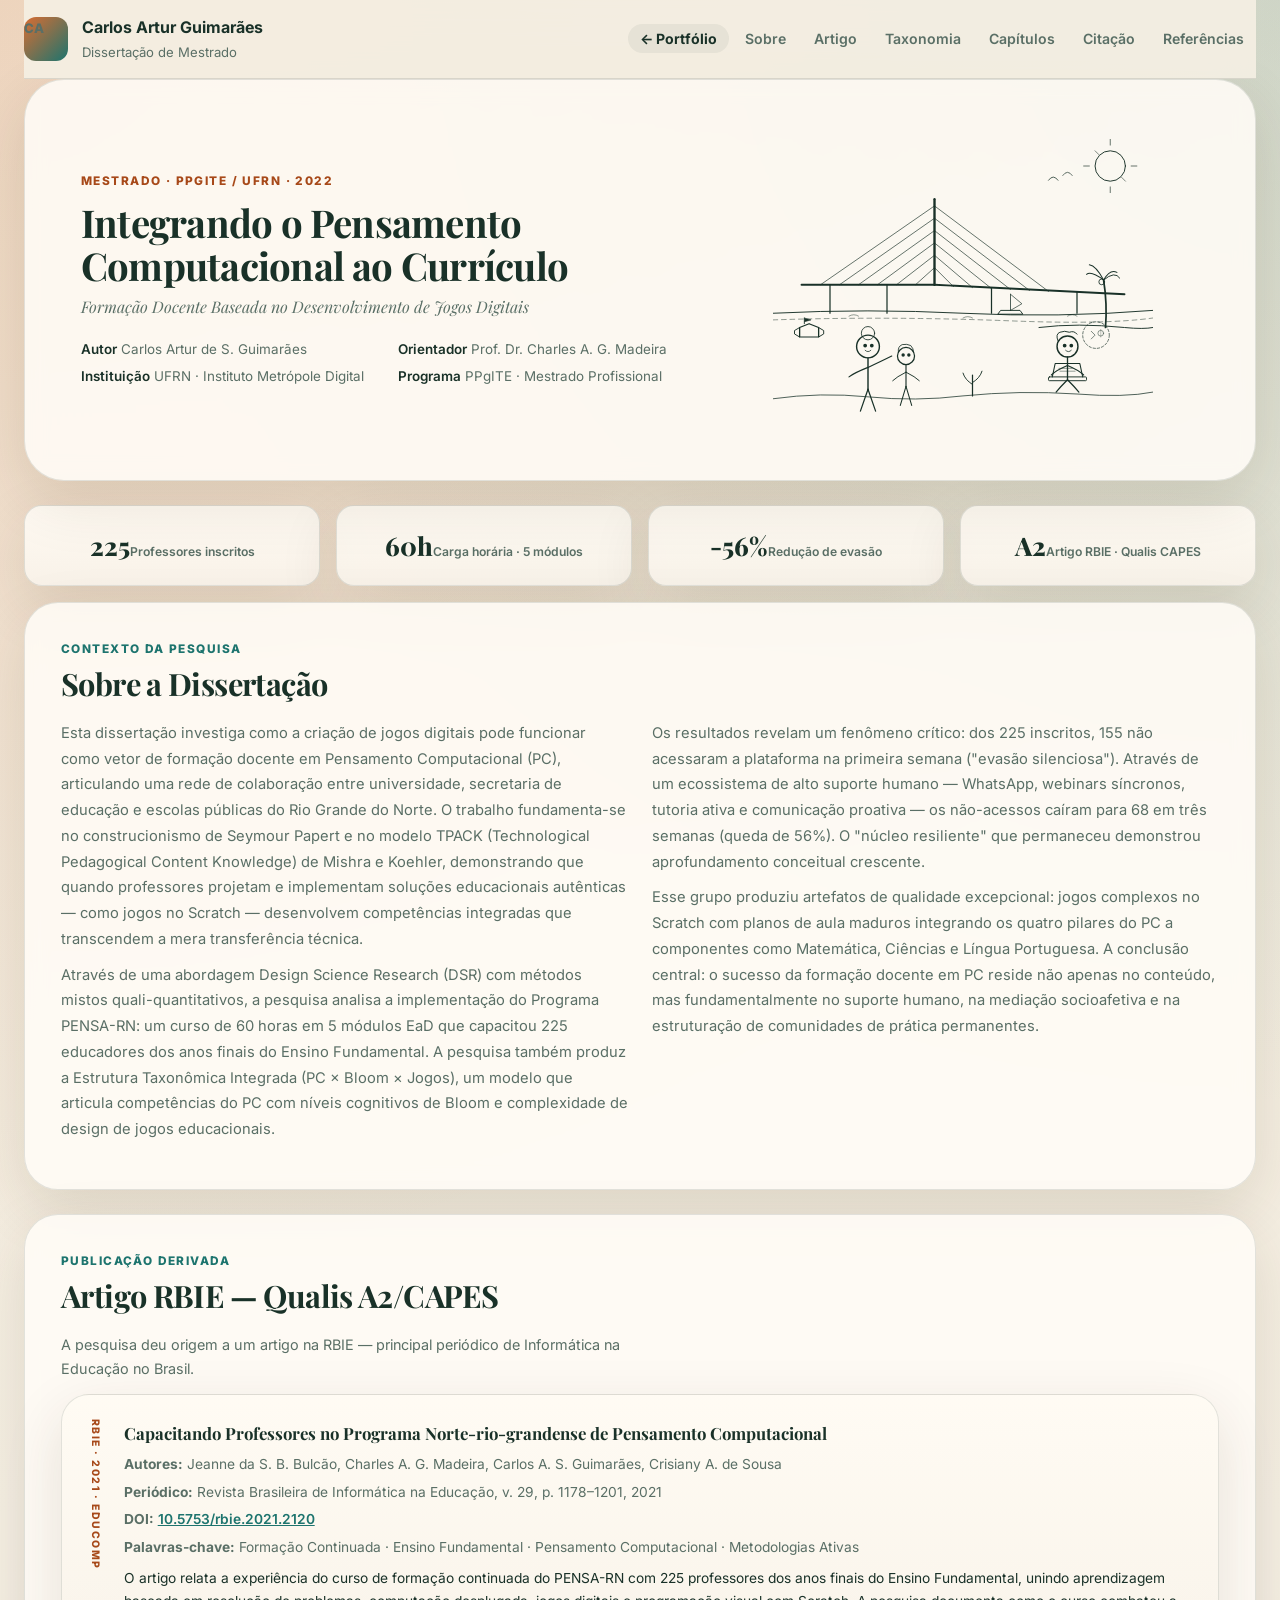
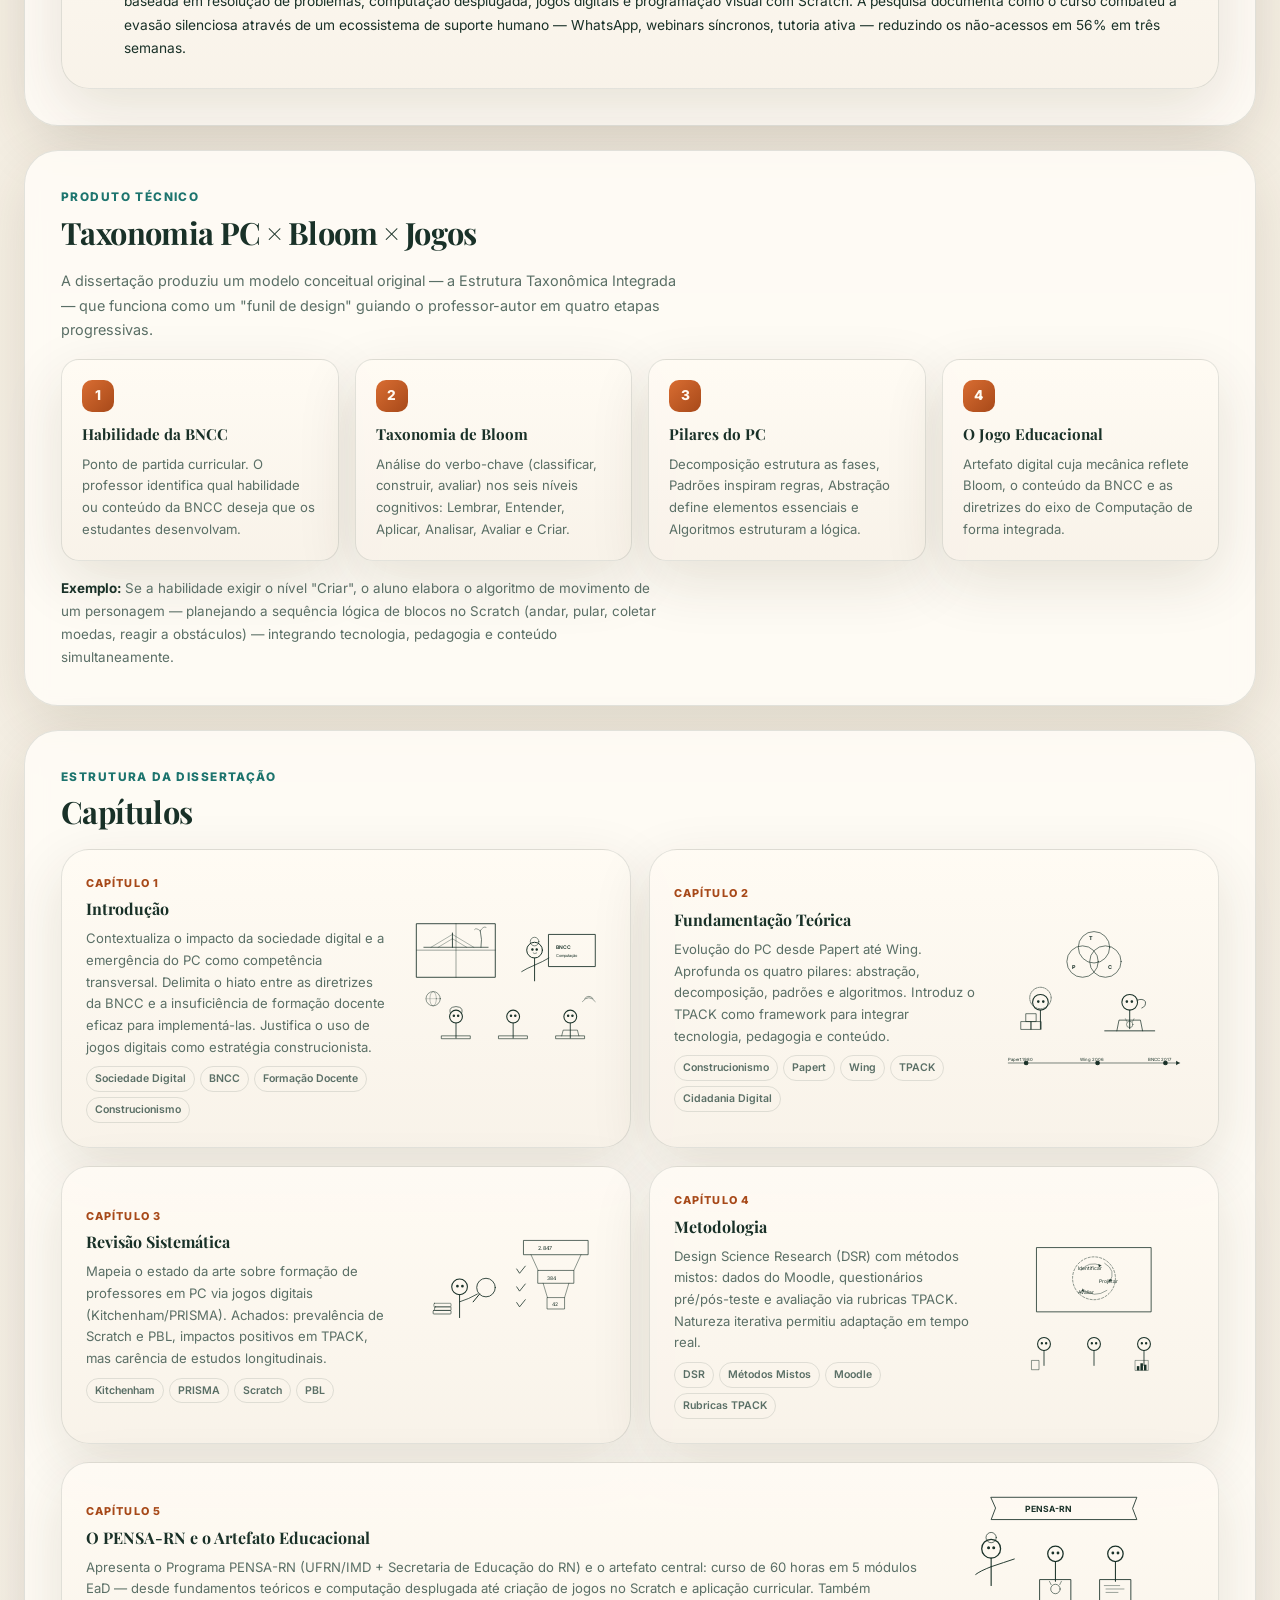
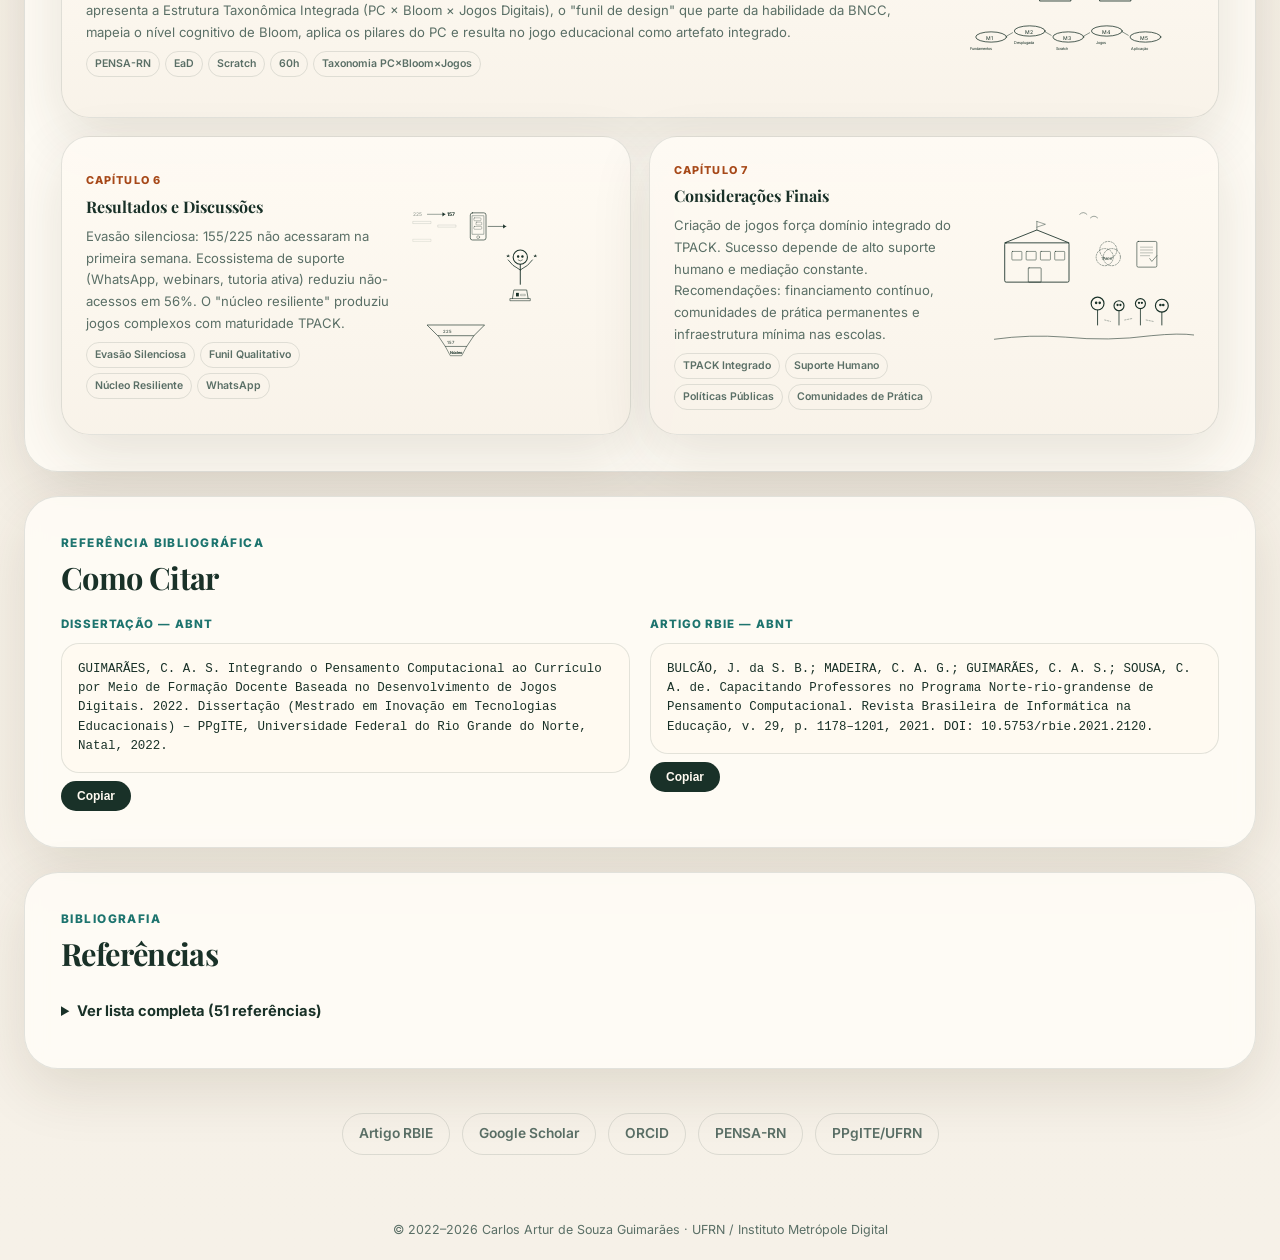
==== commit baccc4fb: "Reorganiza projeto: portfólio + dissertação como subpágina" ====
--- a/dissertacao/index.html
+++ b/dissertacao/index.html
@@ -3,1123 +3,1137 @@
 <head>
 <meta charset="UTF-8">
 <meta name="viewport" content="width=device-width, initial-scale=1.0">
-<title>Integrando o Pensamento Computacional ao Currículo | Carlos Artur Guimarães</title>
+<title>Dissertação — Pensamento Computacional | Carlos Artur Guimarães</title>
 <meta name="description" content="Dissertação de mestrado sobre formação docente em Pensamento Computacional — UFRN/IMD, 2022.">
 <link rel="preconnect" href="https://fonts.googleapis.com">
-<link href="https://fonts.googleapis.com/css2?family=Inter:wght@400;500;600;700&family=Source+Serif+4:ital,wght@0,400;0,600;0,700;1,400&display=swap" rel="stylesheet">
+<link rel="preconnect" href="https://fonts.gstatic.com" crossorigin>
+<link href="https://fonts.googleapis.com/css2?family=Playfair+Display:ital,wght@0,700;0,800;1,700&family=Inter:wght@400;500;600;700&display=swap" rel="stylesheet">
 <style>
-*{margin:0;padding:0;box-sizing:border-box}
-:root{--bg:#fff;--text:#111;--muted:#777;--border:#e0e0e0;--card:#fafafa;--accent:#000}
-html.dark{--bg:#0e0e0e;--text:#e8e8e8;--muted:#888;--border:#2a2a2a;--card:#161616;--accent:#fff}
-body{font-family:'Inter',sans-serif;color:var(--text);background:var(--bg);line-height:1.65;transition:background .3s,color .3s;overflow-x:hidden}
-h1,h2,h3,h4{font-family:'Source Serif 4',serif;font-weight:700;color:var(--text);line-height:1.2}
-a{color:var(--text);text-decoration:underline;text-underline-offset:3px;text-decoration-color:var(--muted)}
-a:hover{text-decoration-color:var(--text)}
-
-/* BG PATTERN */
-.bg-pattern{position:fixed;inset:0;z-index:0;pointer-events:none;overflow:hidden}
-.bg-pattern svg{width:100%;height:100%;opacity:.03}
-html.dark .bg-pattern svg{opacity:.05}
-
-/* LAYOUT */
-.wrap{position:relative;z-index:1;max-width:1100px;margin:0 auto;padding:0 2rem}
-section{padding:3rem 0;border-bottom:1px solid var(--border)}
-section:last-of-type{border-bottom:none}
-section h2{font-size:1.4rem;margin-bottom:1rem}
-
-/* NAV */
-nav{position:sticky;top:0;z-index:50;background:var(--bg);border-bottom:1px solid var(--border);transition:background .3s}
-.nav-inner{display:flex;align-items:center;justify-content:space-between;padding:.65rem 0;flex-wrap:wrap;gap:.5rem}
-.nav-links{display:flex;gap:1.4rem;list-style:none;font-size:.82rem;font-weight:500}
-.nav-links a{text-decoration:none;color:var(--muted);transition:color .15s}
-.nav-links a:hover{color:var(--text)}
-.dark-toggle{background:none;border:1.5px solid var(--border);color:var(--text);width:30px;height:30px;border-radius:50%;cursor:pointer;font-size:.85rem;display:flex;align-items:center;justify-content:center;transition:border-color .2s}
-.dark-toggle:hover{border-color:var(--text)}
-
-/* HERO */
-.hero{display:grid;grid-template-columns:1fr 1fr;gap:3rem;align-items:center;padding:4rem 0 3rem}
-.hero-text h1{font-size:2.3rem;margin-bottom:.5rem}
-.hero-text .sub{font-family:'Source Serif 4',serif;font-style:italic;color:var(--muted);font-size:1.05rem;margin-bottom:1.5rem}
-.hero-meta{display:grid;grid-template-columns:1fr 1fr;gap:.3rem 1.5rem;font-size:.84rem;color:var(--muted)}
-.hero-meta strong{color:var(--text);font-weight:600}
-.hero-art{display:flex;align-items:center;justify-content:center}
-.hero-art svg{width:100%;max-width:380px;height:auto}
-
-/* ABOUT — 2 cols */
-.about-grid{display:grid;grid-template-columns:1fr 1fr;gap:2.5rem}
-.about-grid h2{grid-column:1/-1}
-.about-grid p{font-size:.92rem}
-
-/* ARTICLE */
-.art-card{display:grid;grid-template-columns:auto 1fr;gap:1.5rem;border:1px solid var(--border);padding:1.5rem;margin-top:.8rem}
-.art-badge{writing-mode:vertical-rl;text-orientation:mixed;font-size:.65rem;text-transform:uppercase;letter-spacing:.14em;font-weight:700;color:var(--muted);white-space:nowrap;align-self:start}
-.art-body h3{font-size:1.05rem;margin-bottom:.4rem}
-.art-body p{font-size:.86rem;color:var(--muted);margin-bottom:.3rem}
-.art-body a{color:var(--text)}
-
-/* CHAPTERS */
-.ch-card{display:grid;grid-template-columns:1fr 280px;gap:2rem;align-items:center;padding:2rem 0;border-bottom:1px solid var(--border)}
-.ch-card:last-child{border-bottom:none}
-.ch-card.reverse{grid-template-columns:280px 1fr}
-.ch-card.reverse .ch-illust{order:0}
-.ch-card.reverse .ch-content{order:1}
-.ch-num{font-size:.7rem;font-weight:700;text-transform:uppercase;letter-spacing:.1em;color:var(--muted);margin-bottom:.2rem}
-.ch-content h3{font-size:1.1rem;margin-bottom:.4rem}
-.ch-content p{font-size:.88rem;color:var(--muted);line-height:1.65}
-.tags{display:flex;flex-wrap:wrap;gap:.35rem;margin-top:.5rem}
-.tag{font-size:.68rem;padding:.15rem .5rem;border:1px solid var(--border);color:var(--muted);font-weight:500}
-.ch-illust{display:flex;align-items:center;justify-content:center}
-.ch-illust svg{width:100%;max-width:260px;height:auto;color:var(--text)}
-
-/* CITATION */
-.cite-row{display:grid;grid-template-columns:1fr 1fr;gap:2rem;margin-top:1rem}
-.cite-block label{display:block;font-size:.72rem;text-transform:uppercase;letter-spacing:.08em;font-weight:700;color:var(--muted);margin-bottom:.4rem}
-.cite-box{background:var(--card);border:1px solid var(--border);padding:1rem;font-family:'Courier New',monospace;font-size:.8rem;line-height:1.55;word-wrap:break-word}
-.copy-row{margin-top:.5rem;display:flex;align-items:center;gap:.8rem}
-.copy-btn{background:var(--text);color:var(--bg);border:none;padding:.35rem .9rem;font-size:.75rem;font-weight:600;cursor:pointer;transition:opacity .2s}
-.copy-btn:hover{opacity:.65}
-.copy-ok{font-size:.75rem;color:var(--muted);opacity:0;transition:opacity .3s}
-.copy-ok.show{opacity:1}
-
-/* REFS */
-details summary{cursor:pointer;font-weight:600;font-size:.92rem;padding:.6rem 0;user-select:none}
-.ref-list{column-count:2;column-gap:2rem;padding:0 0 0 1.2rem;font-size:.82rem;line-height:1.7;color:var(--muted)}
-.ref-list li{margin-bottom:.4rem;break-inside:avoid}
-
-/* LINKS & FOOTER */
-.links-row{display:flex;justify-content:center;gap:1.5rem;padding:1.5rem 0;font-size:.88rem;flex-wrap:wrap}
-footer{padding:1.5rem 0;text-align:center;font-size:.78rem;color:var(--muted);border-top:1px solid var(--border)}
-
-/* RESPONSIVE */
-@media(max-width:768px){
-    .hero,.ch-card,.ch-card.reverse{grid-template-columns:1fr;gap:1.2rem}
-    .hero-art{order:-1}
-    .ch-card.reverse .ch-illust{order:-1}
-    .ch-illust{order:-1}
-    .hero h1{font-size:1.7rem}
-    .about-grid{grid-template-columns:1fr}
-    .art-card{grid-template-columns:1fr}.art-badge{writing-mode:horizontal-tb}
-    .cite-row{grid-template-columns:1fr}
-    .ref-list{column-count:1}
-    .ch-illust svg{max-width:220px}
-}
-@media print{nav,.dark-toggle,.bg-pattern,.ch-illust,.hero-art{display:none}section{page-break-inside:avoid}}
-
-/* SVG sketch style */
-.sketch-svg{stroke:currentColor;fill:none;stroke-linecap:round;stroke-linejoin:round}
+:root {
+  --bg: #f5efe3;
+  --surface: rgba(255, 252, 246, 0.88);
+  --surface-strong: #fffaf1;
+  --text: #193128;
+  --muted: #5a6f66;
+  --line: rgba(25, 49, 40, 0.12);
+  --accent: #d96d32;
+  --accent-dark: #a74919;
+  --teal: #1d746e;
+  --olive: #7b8f4e;
+  --shadow: 0 20px 60px rgba(54, 38, 12, 0.12);
+  --shadow-hover: 0 28px 72px rgba(54, 38, 12, 0.18);
+  --radius-lg: 28px;
+  --radius-md: 18px;
+}
+
+* { box-sizing: border-box; margin: 0; padding: 0; }
+html { scroll-behavior: smooth; }
+
+body {
+  font-family: "Inter", "Avenir Next", "Segoe UI", sans-serif;
+  background:
+    radial-gradient(circle at top left, rgba(217, 109, 50, 0.16), transparent 28%),
+    radial-gradient(circle at top right, rgba(29, 116, 110, 0.16), transparent 24%),
+    linear-gradient(180deg, #f1e8d8 0%, var(--bg) 34%, #f6f1e8 100%);
+  color: var(--text);
+  line-height: 1.7;
+}
+
+a { color: inherit; }
+
+.page-shell {
+  max-width: 1280px;
+  margin: 0 auto;
+  padding: 0 24px 24px;
+}
+
+/* ── NAV ── */
+.topbar {
+  position: sticky;
+  top: 0;
+  z-index: 200;
+  display: flex;
+  justify-content: space-between;
+  align-items: center;
+  gap: 16px;
+  padding: 14px 0;
+  background: rgba(245, 239, 227, 0.92);
+  backdrop-filter: blur(16px);
+  -webkit-backdrop-filter: blur(16px);
+  border-bottom: 1px solid var(--line);
+}
+.brand {
+  display: flex;
+  align-items: center;
+  gap: 14px;
+  text-decoration: none;
+}
+.brand-mark {
+  display: grid;
+  place-items: center;
+  width: 44px;
+  height: 44px;
+  border-radius: 12px;
+  background: linear-gradient(135deg, var(--accent), var(--teal));
+  color: white;
+  font-weight: 800;
+  font-size: 0.95rem;
+  flex-shrink: 0;
+}
+.brand strong, .brand span { display: block; }
+.brand span { color: var(--muted); font-size: 0.82rem; }
+.nav-links {
+  display: flex;
+  flex-wrap: wrap;
+  gap: 4px;
+  align-items: center;
+  list-style: none;
+}
+.nav-links a {
+  text-decoration: none;
+  color: var(--muted);
+  font-size: 0.88rem;
+  font-weight: 600;
+  padding: 6px 12px;
+  border-radius: 999px;
+  transition: background 0.18s, color 0.18s;
+}
+.nav-links a:hover {
+  background: rgba(25, 49, 40, 0.07);
+  color: var(--text);
+}
+.nav-links a.back-link {
+  background: rgba(25, 49, 40, 0.06);
+  color: var(--text);
+  font-weight: 700;
+}
+
+/* ── HERO ── */
+.hero-card {
+  display: grid;
+  grid-template-columns: 1.3fr 1fr;
+  gap: 32px;
+  align-items: center;
+  background: var(--surface);
+  backdrop-filter: blur(10px);
+  border: 1px solid var(--line);
+  box-shadow: var(--shadow);
+  border-radius: 40px;
+  padding: 48px 56px;
+  margin-bottom: 24px;
+}
+.eyebrow {
+  text-transform: uppercase;
+  letter-spacing: 0.12em;
+  font-size: 0.74rem;
+  font-weight: 800;
+  color: var(--accent-dark);
+}
+.hero-card h1 {
+  font-family: "Playfair Display", Georgia, serif;
+  font-size: clamp(1.8rem, 3vw, 2.6rem);
+  line-height: 1.12;
+  letter-spacing: -0.02em;
+  margin: 10px 0 6px;
+}
+.hero-sub {
+  font-family: "Playfair Display", Georgia, serif;
+  font-style: italic;
+  color: var(--muted);
+  font-size: 1rem;
+  margin-bottom: 18px;
+}
+.hero-meta-grid {
+  display: grid;
+  grid-template-columns: 1fr 1fr;
+  gap: 4px 20px;
+  font-size: 0.84rem;
+  color: var(--muted);
+}
+.hero-meta-grid strong {
+  color: var(--text);
+  font-weight: 600;
+}
+.hero-art { display: flex; align-items: center; justify-content: center; }
+.hero-art svg { width: 100%; max-width: 380px; height: auto; }
+
+/* ── SECTION (cards) ── */
+.section {
+  background: var(--surface);
+  backdrop-filter: blur(10px);
+  border: 1px solid var(--line);
+  box-shadow: var(--shadow);
+  border-radius: 34px;
+  padding: 36px;
+  margin-bottom: 24px;
+}
+.section-label {
+  text-transform: uppercase;
+  letter-spacing: 0.12em;
+  font-size: 0.74rem;
+  font-weight: 800;
+  color: var(--teal);
+}
+.section h2 {
+  font-family: "Playfair Display", Georgia, serif;
+  font-size: clamp(1.5rem, 2.4vw, 2.2rem);
+  line-height: 1.1;
+  letter-spacing: -0.02em;
+  margin: 8px 0 20px;
+}
+
+/* ── ABOUT (2 cols prose) ── */
+.about-grid {
+  display: grid;
+  grid-template-columns: 1fr 1fr;
+  gap: 24px;
+}
+.about-grid p {
+  font-size: 0.92rem;
+  color: var(--muted);
+  line-height: 1.75;
+  margin-bottom: 10px;
+}
+
+/* ── ARTICLE CARD ── */
+.art-card {
+  display: grid;
+  grid-template-columns: auto 1fr;
+  gap: 20px;
+  background: linear-gradient(180deg, rgba(255, 251, 244, 0.95), rgba(248, 242, 233, 0.95));
+  border: 1.5px solid var(--line);
+  border-radius: var(--radius-lg);
+  padding: 24px;
+  margin-top: 12px;
+  box-shadow: var(--shadow);
+}
+.art-badge {
+  writing-mode: vertical-rl;
+  text-orientation: mixed;
+  font-size: 0.65rem;
+  text-transform: uppercase;
+  letter-spacing: 0.14em;
+  font-weight: 800;
+  color: var(--accent-dark);
+  white-space: nowrap;
+  align-self: start;
+}
+.art-body h3 {
+  font-family: "Playfair Display", Georgia, serif;
+  font-size: 1.05rem;
+  margin-bottom: 6px;
+}
+.art-body p {
+  font-size: 0.86rem;
+  color: var(--muted);
+  margin-bottom: 4px;
+  line-height: 1.7;
+}
+.art-body a { color: var(--teal); font-weight: 600; }
+
+/* ── TAXONOMIA ── */
+.taxonomia-steps {
+  display: grid;
+  grid-template-columns: repeat(4, 1fr);
+  gap: 16px;
+  margin-top: 16px;
+}
+.tax-step {
+  background: linear-gradient(180deg, rgba(255, 251, 244, 0.95), rgba(248, 242, 233, 0.95));
+  border: 1.5px solid var(--line);
+  border-radius: var(--radius-md);
+  padding: 20px;
+  box-shadow: var(--shadow);
+  transition: transform 0.2s;
+}
+.tax-step:hover { transform: translateY(-2px); }
+.tax-num {
+  display: inline-flex;
+  align-items: center;
+  justify-content: center;
+  width: 32px;
+  height: 32px;
+  border-radius: 10px;
+  background: linear-gradient(135deg, var(--accent), var(--accent-dark));
+  color: #fffaf1;
+  font-weight: 800;
+  font-size: 0.85rem;
+  margin-bottom: 10px;
+}
+.tax-step h4 {
+  font-family: "Playfair Display", Georgia, serif;
+  font-size: 0.95rem;
+  margin-bottom: 6px;
+}
+.tax-step p {
+  font-size: 0.82rem;
+  color: var(--muted);
+  line-height: 1.65;
+}
+
+/* ── CHAPTERS ── */
+.ch-grid {
+  display: grid;
+  grid-template-columns: repeat(2, 1fr);
+  gap: 18px;
+}
+.ch-card {
+  display: grid;
+  grid-template-columns: 1fr 200px;
+  gap: 16px;
+  align-items: center;
+  background: linear-gradient(180deg, rgba(255, 251, 244, 0.95), rgba(248, 242, 233, 0.95));
+  border: 1.5px solid var(--line);
+  border-radius: var(--radius-lg);
+  padding: 24px;
+  box-shadow: var(--shadow);
+  transition: transform 0.2s;
+}
+.ch-card:hover { transform: translateY(-2px); }
+.ch-card.wide {
+  grid-column: 1 / -1;
+  grid-template-columns: 1fr 260px;
+}
+.ch-num {
+  font-size: 0.68rem;
+  font-weight: 800;
+  text-transform: uppercase;
+  letter-spacing: 0.1em;
+  color: var(--accent-dark);
+  margin-bottom: 3px;
+}
+.ch-content h3 {
+  font-family: "Playfair Display", Georgia, serif;
+  font-size: 1rem;
+  margin-bottom: 6px;
+}
+.ch-content p {
+  font-size: 0.82rem;
+  color: var(--muted);
+  line-height: 1.65;
+}
+.tags { display: flex; flex-wrap: wrap; gap: 5px; margin-top: 8px; }
+.tag {
+  font-size: 0.66rem;
+  padding: 3px 8px;
+  border: 1.5px solid var(--line);
+  border-radius: 999px;
+  color: var(--muted);
+  font-weight: 600;
+}
+.ch-illust { display: flex; align-items: center; justify-content: center; }
+.ch-illust svg { width: 100%; max-width: 200px; height: auto; color: var(--text); }
+.ch-card.wide .ch-illust svg { max-width: 240px; }
+
+/* ── CITATION ── */
+.cite-row {
+  display: grid;
+  grid-template-columns: 1fr 1fr;
+  gap: 20px;
+  margin-top: 12px;
+}
+.cite-block label {
+  display: block;
+  font-size: 0.72rem;
+  text-transform: uppercase;
+  letter-spacing: 0.08em;
+  font-weight: 800;
+  color: var(--teal);
+  margin-bottom: 8px;
+}
+.cite-box {
+  background: rgba(255, 250, 241, 0.8);
+  border: 1.5px solid var(--line);
+  border-radius: var(--radius-md);
+  padding: 16px;
+  font-family: 'Courier New', monospace;
+  font-size: 0.78rem;
+  line-height: 1.55;
+  word-wrap: break-word;
+}
+.copy-row { margin-top: 8px; display: flex; align-items: center; gap: 10px; }
+.copy-btn {
+  background: var(--text);
+  color: var(--surface-strong);
+  border: none;
+  padding: 8px 16px;
+  font-size: 0.75rem;
+  font-weight: 700;
+  border-radius: 999px;
+  cursor: pointer;
+  transition: opacity 0.2s;
+}
+.copy-btn:hover { opacity: 0.7; }
+.copy-ok { font-size: 0.75rem; color: var(--teal); opacity: 0; transition: opacity 0.3s; }
+.copy-ok.show { opacity: 1; }
+
+/* ── REFS ── */
+details summary {
+  cursor: pointer;
+  font-weight: 700;
+  font-size: 0.92rem;
+  padding: 8px 0;
+  user-select: none;
+  color: var(--text);
+}
+.ref-list {
+  column-count: 2;
+  column-gap: 24px;
+  padding: 0 0 0 18px;
+  font-size: 0.8rem;
+  line-height: 1.7;
+  color: var(--muted);
+}
+.ref-list li { margin-bottom: 6px; break-inside: avoid; }
+
+/* ── LINKS ROW ── */
+.links-row {
+  display: flex;
+  justify-content: center;
+  gap: 12px;
+  padding: 20px 0;
+  flex-wrap: wrap;
+}
+.links-row a {
+  text-decoration: none;
+  color: var(--muted);
+  font-size: 0.86rem;
+  font-weight: 600;
+  padding: 8px 16px;
+  border: 1.5px solid var(--line);
+  border-radius: 999px;
+  transition: background 0.18s, color 0.18s;
+}
+.links-row a:hover {
+  background: var(--text);
+  color: var(--surface-strong);
+}
+
+/* ── FOOTER ── */
+footer {
+  padding: 20px 0;
+  text-align: center;
+  font-size: 0.78rem;
+  color: var(--muted);
+}
+
+/* ── METRICS BAR ── */
+.metrics {
+  display: grid;
+  grid-template-columns: repeat(4, 1fr);
+  gap: 16px;
+  margin: 16px 0;
+}
+.metric-card {
+  background: linear-gradient(180deg, rgba(255, 251, 244, 0.95), rgba(248, 242, 233, 0.95));
+  border: 1.5px solid var(--line);
+  border-radius: var(--radius-md);
+  padding: 18px 20px;
+  text-align: center;
+  box-shadow: var(--shadow);
+}
+.metric-value {
+  font-family: "Playfair Display", Georgia, serif;
+  font-size: 1.6rem;
+  font-weight: 800;
+  color: var(--text);
+}
+.metric-label {
+  font-size: 0.76rem;
+  color: var(--muted);
+  margin-top: 4px;
+  font-weight: 600;
+}
+
+/* ── SKETCH SVG ── */
+.sketch-svg { stroke: currentColor; fill: none; stroke-linecap: round; stroke-linejoin: round; }
+
+/* ── RESPONSIVE ── */
+@media (max-width: 900px) {
+  .hero-card { grid-template-columns: 1fr; padding: 32px; }
+  .hero-art { order: -1; }
+  .hero-art svg { max-width: 280px; }
+  .about-grid { grid-template-columns: 1fr; }
+  .taxonomia-steps { grid-template-columns: 1fr 1fr; }
+  .ch-grid { grid-template-columns: 1fr; }
+  .ch-card, .ch-card.wide { grid-template-columns: 1fr; }
+  .ch-illust { order: -1; }
+  .cite-row { grid-template-columns: 1fr; }
+  .metrics { grid-template-columns: 1fr 1fr; }
+}
+@media (max-width: 600px) {
+  .page-shell { padding: 0 16px 16px; }
+  .hero-card { padding: 24px; border-radius: 24px; }
+  .section { padding: 24px; border-radius: 24px; }
+  .taxonomia-steps { grid-template-columns: 1fr; }
+  .art-card { grid-template-columns: 1fr; }
+  .art-badge { writing-mode: horizontal-tb; }
+  .ref-list { column-count: 1; }
+  .topbar { flex-wrap: wrap; }
+  .nav-links { gap: 2px; }
+  .nav-links a { font-size: 0.78rem; padding: 5px 8px; }
+  .metrics { grid-template-columns: 1fr 1fr; }
+}
+@media print {
+  .topbar, .ch-illust, .hero-art { display: none; }
+  .section { page-break-inside: avoid; box-shadow: none; border: 1px solid #ccc; }
+}
 </style>
 </head>
 <body>
 
-<!-- BACKGROUND -->
-<div class="bg-pattern">
-<svg viewBox="0 0 1400 2800" fill="none" xmlns="http://www.w3.org/2000/svg" preserveAspectRatio="xMidYMid slice">
-<pattern id="dots" x="0" y="0" width="70" height="70" patternUnits="userSpaceOnUse"><circle cx="35" cy="35" r="1.2" fill="currentColor"/></pattern>
-<rect width="1400" height="2800" fill="url(#dots)"/>
-<circle cx="200" cy="300" r="160" stroke="currentColor" stroke-width=".7"/>
-<circle cx="200" cy="300" r="100" stroke="currentColor" stroke-width=".5"/>
-<circle cx="200" cy="300" r="45" stroke="currentColor" stroke-width=".4"/>
-<line x1="360" y1="300" x2="550" y2="300" stroke="currentColor" stroke-width=".5"/>
-<circle cx="550" cy="300" r="4" fill="currentColor"/>
-<rect x="950" y="120" width="90" height="90" stroke="currentColor" stroke-width=".6"/>
-<rect x="1060" y="120" width="90" height="90" stroke="currentColor" stroke-width=".6"/>
-<rect x="950" y="230" width="90" height="90" stroke="currentColor" stroke-width=".6"/>
-<rect x="1060" y="230" width="90" height="90" stroke="currentColor" stroke-width=".6"/>
-<polygon points="300,750 350,790 300,830 250,790" stroke="currentColor" stroke-width=".7" fill="none"/>
-<rect x="265" y="860" width="70" height="35" stroke="currentColor" stroke-width=".6" fill="none"/>
-<line x1="300" y1="830" x2="300" y2="860" stroke="currentColor" stroke-width=".5"/>
-<polygon points="880,680 905,645 930,680" stroke="currentColor" stroke-width=".6" fill="none"/>
-<polygon points="940,680 965,645 990,680" stroke="currentColor" stroke-width=".6" fill="none"/>
-<polygon points="1000,680 1025,645 1050,680" stroke="currentColor" stroke-width=".6" fill="none"/>
-<circle cx="1100" cy="950" r="6" stroke="currentColor" stroke-width=".6"/>
-<line x1="1100" y1="956" x2="1060" y2="1000" stroke="currentColor" stroke-width=".4"/>
-<line x1="1100" y1="956" x2="1140" y2="1000" stroke="currentColor" stroke-width=".4"/>
-<circle cx="1060" cy="1005" r="5" stroke="currentColor" stroke-width=".5"/>
-<circle cx="1140" cy="1005" r="5" stroke="currentColor" stroke-width=".5"/>
-<circle cx="180" cy="1150" r="45" stroke="currentColor" stroke-width=".6" fill="none"/>
-<circle cx="180" cy="1150" r="25" stroke="currentColor" stroke-width=".4" fill="none"/>
-<polygon points="700" stroke="currentColor" stroke-width=".5" fill="none"/>
-<line x1="0" y1="550" x2="350" y2="900" stroke="currentColor" stroke-width=".25" stroke-dasharray="8 12"/>
-<line x1="1050" y1="450" x2="1400" y2="800" stroke="currentColor" stroke-width=".25" stroke-dasharray="8 12"/>
-<ellipse cx="400" cy="1400" rx="55" ry="25" stroke="currentColor" stroke-width=".5" fill="none"/>
-<polygon points="455,1400 447,1394 447,1406" fill="currentColor"/>
-</svg>
-</div>
-
-<!-- NAV -->
-<nav>
-<div class="wrap">
-<div class="nav-inner">
-<ul class="nav-links">
-    <li><a href="../">← Portfólio</a></li>
+<div class="page-shell">
+
+<!-- ══ NAV ══ -->
+<nav class="topbar">
+  <a href="../" class="brand" style="text-decoration:none">
+    <span class="brand-mark">CA</span>
+    <div>
+      <strong>Carlos Artur Guimarães</strong>
+      <span>Dissertação de Mestrado</span>
+    </div>
+  </a>
+  <ul class="nav-links">
+    <li><a href="../" class="back-link">← Portfólio</a></li>
     <li><a href="#sobre">Sobre</a></li>
     <li><a href="#artigo">Artigo</a></li>
     <li><a href="#taxonomia">Taxonomia</a></li>
     <li><a href="#capitulos">Capítulos</a></li>
     <li><a href="#citacao">Citação</a></li>
     <li><a href="#referencias">Referências</a></li>
-</ul>
-<button class="dark-toggle" id="dt" aria-label="Alternar tema">&#9790;</button>
+  </ul>
+</nav>
+
+<!-- ══ HERO ══ -->
+<div class="hero-card">
+  <div class="hero-text">
+    <p class="eyebrow">Mestrado · PPgITE / UFRN · 2022</p>
+    <h1>Integrando o Pensamento Computacional ao Currículo</h1>
+    <p class="hero-sub">Formação Docente Baseada no Desenvolvimento de Jogos Digitais</p>
+    <div class="hero-meta-grid">
+      <span><strong>Autor</strong> Carlos Artur de S. Guimarães</span>
+      <span><strong>Orientador</strong> Prof. Dr. Charles A. G. Madeira</span>
+      <span><strong>Instituição</strong> UFRN · Instituto Metrópole Digital</span>
+      <span><strong>Programa</strong> PPgITE · Mestrado Profissional</span>
+    </div>
+  </div>
+  <div class="hero-art">
+    <svg viewBox="0 0 400 320" class="sketch-svg" xmlns="http://www.w3.org/2000/svg" stroke-width="1.6">
+      <circle cx="355" cy="40" r="16" stroke-width="1"/>
+      <line x1="355" y1="18" x2="355" y2="12" stroke-width=".7"/>
+      <line x1="355" y1="62" x2="355" y2="68" stroke-width=".7"/>
+      <line x1="333" y1="40" x2="327" y2="40" stroke-width=".7"/>
+      <line x1="377" y1="40" x2="383" y2="40" stroke-width=".7"/>
+      <line x1="343" y1="28" x2="339" y2="24" stroke-width=".6"/>
+      <line x1="367" y1="52" x2="371" y2="56" stroke-width=".6"/>
+      <path d="M290 55 Q295 48 300 55" stroke-width=".8"/>
+      <path d="M305 50 Q310 43 315 50" stroke-width=".7"/>
+      <path d="M30 165 L170 165" stroke-width="2"/>
+      <path d="M170 165 L370 175" stroke-width="2"/>
+      <line x1="170" y1="165" x2="170" y2="75" stroke-width="2.5"/>
+      <line x1="170" y1="82" x2="50" y2="165" stroke-width=".7"/>
+      <line x1="170" y1="95" x2="70" y2="165" stroke-width=".7"/>
+      <line x1="170" y1="108" x2="90" y2="165" stroke-width=".7"/>
+      <line x1="170" y1="121" x2="110" y2="165" stroke-width=".7"/>
+      <line x1="170" y1="134" x2="130" y2="165" stroke-width=".7"/>
+      <line x1="170" y1="147" x2="150" y2="165" stroke-width=".7"/>
+      <line x1="170" y1="82" x2="290" y2="172" stroke-width=".7"/>
+      <line x1="170" y1="95" x2="270" y2="171" stroke-width=".7"/>
+      <line x1="170" y1="108" x2="250" y2="170" stroke-width=".7"/>
+      <line x1="170" y1="121" x2="230" y2="169" stroke-width=".7"/>
+      <line x1="170" y1="134" x2="210" y2="168" stroke-width=".7"/>
+      <line x1="170" y1="147" x2="190" y2="167" stroke-width=".7"/>
+      <line x1="60" y1="165" x2="60" y2="195" stroke-width="1.3"/>
+      <line x1="120" y1="165" x2="120" y2="195" stroke-width="1.3"/>
+      <line x1="230" y1="169" x2="230" y2="195" stroke-width="1.3"/>
+      <line x1="320" y1="173" x2="320" y2="195" stroke-width="1.3"/>
+      <path d="M0 195 Q100 190 200 195 Q300 200 400 192" stroke-width="1"/>
+      <path d="M0 202 Q120 198 250 203 Q350 207 400 200" stroke-width=".5" stroke-dasharray="5 4"/>
+      <path d="M80 198 Q85 195 90 198" stroke-width=".5"/>
+      <path d="M200 200 Q205 197 210 200" stroke-width=".5"/>
+      <path d="M310 198 Q315 195 320 198" stroke-width=".5"/>
+      <polygon points="28,210 38,206 48,210 48,220 28,220" stroke-width="1.3"/>
+      <polygon points="23,213 28,210 28,220 23,217" stroke-width="1"/>
+      <polygon points="53,213 48,210 48,220 53,217" stroke-width="1"/>
+      <line x1="33" y1="206" x2="33" y2="200" stroke-width=".9"/>
+      <path d="M33 200 L40 202 L33 204" stroke-width=".6" fill="currentColor"/>
+      <path d="M280 210 Q320 205 370 210 Q390 212 400 210" stroke-width="1"/>
+      <path d="M350 210 Q352 185 348 160" stroke-width="1.8"/>
+      <path d="M348 160 Q335 150 330 154" stroke-width="1.1"/>
+      <path d="M348 160 Q355 148 362 152" stroke-width="1.1"/>
+      <path d="M348 160 Q340 145 333 144" stroke-width="1.1"/>
+      <path d="M348 160 Q360 150 365 158" stroke-width="1"/>
+      <circle cx="346" cy="162" r="3" stroke-width=".9"/>
+      <path d="M240 192 L260 192 L263 196 L237 196Z" stroke-width="1"/>
+      <line x1="250" y1="192" x2="250" y2="175" stroke-width=".8"/>
+      <path d="M250 175 L262 185 L250 192" stroke-width=".7"/>
+      <circle cx="310" cy="230" r="11" stroke-width="1.5"/>
+      <path d="M300 224 Q297 217 302 215 Q307 213 312 215 Q317 213 320 217 Q322 224" stroke-width="1"/>
+      <circle cx="307" cy="229" r="1.2" fill="currentColor"/>
+      <circle cx="314" cy="229" r="1.2" fill="currentColor"/>
+      <path d="M308 234 Q311 237 314 234" stroke-width=".8"/>
+      <line x1="310" y1="241" x2="310" y2="265" stroke-width="1.4"/>
+      <path d="M310 250 Q298 255 293 260" stroke-width="1.2"/>
+      <path d="M310 250 Q322 255 327 260" stroke-width="1.2"/>
+      <path d="M310 265 Q303 272 298 278" stroke-width="1.3"/>
+      <path d="M310 265 Q317 272 322 278" stroke-width="1.3"/>
+      <rect x="290" y="262" width="40" height="4" rx="1" stroke-width="1"/>
+      <path d="M294 262 L297 248 L323 248 L326 262" stroke-width="1.1"/>
+      <line x1="301" y1="253" x2="315" y2="253" stroke-width=".5"/>
+      <line x1="302" y1="256" x2="318" y2="256" stroke-width=".5"/>
+      <circle cx="100" cy="230" r="12" stroke-width="1.5"/>
+      <circle cx="100" cy="216" r="7" stroke-width=".9"/>
+      <circle cx="97" cy="229" r="1.2" fill="currentColor"/>
+      <circle cx="104" cy="229" r="1.2" fill="currentColor"/>
+      <path d="M97 234 Q100 237 103 234" stroke-width=".8"/>
+      <line x1="100" y1="242" x2="100" y2="275" stroke-width="1.5"/>
+      <path d="M100 252 Q85 258 80 262" stroke-width="1.2"/>
+      <path d="M100 252 Q115 245 125 240" stroke-width="1.2"/>
+      <line x1="100" y1="275" x2="92" y2="298" stroke-width="1.3"/>
+      <line x1="100" y1="275" x2="108" y2="298" stroke-width="1.3"/>
+      <circle cx="140" cy="240" r="9" stroke-width="1.3"/>
+      <path d="M132 236 Q131 230 136 228 Q141 227 145 229 Q148 232 148 236" stroke-width=".9"/>
+      <circle cx="137" cy="239" r="1" fill="currentColor"/>
+      <circle cx="143" cy="239" r="1" fill="currentColor"/>
+      <line x1="140" y1="249" x2="140" y2="272" stroke-width="1.2"/>
+      <path d="M140 257 Q130 262 126 266" stroke-width="1"/>
+      <path d="M140 257 Q150 262 154 266" stroke-width="1"/>
+      <line x1="140" y1="272" x2="134" y2="292" stroke-width="1.1"/>
+      <line x1="140" y1="272" x2="146" y2="292" stroke-width="1.1"/>
+      <path d="M0 285 Q50 278 100 283 Q150 288 200 282 Q260 276 320 280 Q370 284 400 278" stroke-width=".8"/>
+      <line x1="210" y1="282" x2="210" y2="260" stroke-width="1.3"/>
+      <path d="M210 270 Q202 265 200 258" stroke-width="1"/>
+      <path d="M210 268 Q218 263 220 256" stroke-width="1"/>
+      <circle cx="340" cy="218" r="14" stroke-width=".7" stroke-dasharray="2.5 2"/>
+      <path d="M335 214 L339 218 L335 222" stroke-width=".6"/>
+      <circle cx="345" cy="216" r="3" stroke-width=".5"/>
+      <line x1="345" y1="212" x2="345" y2="220" stroke-width=".3"/>
+    </svg>
+  </div>
 </div>
+
+<!-- ══ MÉTRICAS ══ -->
+<div class="metrics">
+  <div class="metric-card"><span class="metric-value">225</span><span class="metric-label">Professores inscritos</span></div>
+  <div class="metric-card"><span class="metric-value">60h</span><span class="metric-label">Carga horária · 5 módulos</span></div>
+  <div class="metric-card"><span class="metric-value">-56%</span><span class="metric-label">Redução de evasão</span></div>
+  <div class="metric-card"><span class="metric-value">A2</span><span class="metric-label">Artigo RBIE · Qualis CAPES</span></div>
 </div>
-</nav>
-
-<div class="wrap">
-
-<!-- ═══════════════════ HERO ═══════════════════ -->
-<section class="hero" id="home" style="border-bottom:1px solid var(--border)">
-<div class="hero-text">
-    <h1>Integrando o Pensamento Computacional ao Currículo</h1>
-    <p class="sub">Formação Docente Baseada no Desenvolvimento de Jogos Digitais</p>
-    <div class="hero-meta">
-        <span><strong>Autor</strong> Carlos Artur de Souza Guimarães</span>
-        <span><strong>Orientador</strong> Prof. Dr. Charles A. G. Madeira</span>
-        <span><strong>Instituição</strong> UFRN · Instituto Metrópole Digital</span>
-        <span><strong>Programa</strong> PPgITE · Mestrado · 2022</span>
-    </div>
+
+<!-- ══ SOBRE ══ -->
+<div class="section" id="sobre">
+  <p class="section-label">Contexto da pesquisa</p>
+  <h2>Sobre a Dissertação</h2>
+  <div class="about-grid">
+    <div>
+      <p>Esta dissertação investiga como a criação de jogos digitais pode funcionar como vetor de formação docente em Pensamento Computacional (PC), articulando uma rede de colaboração entre universidade, secretaria de educação e escolas públicas do Rio Grande do Norte. O trabalho fundamenta-se no construcionismo de Seymour Papert e no modelo TPACK (Technological Pedagogical Content Knowledge) de Mishra e Koehler, demonstrando que quando professores projetam e implementam soluções educacionais autênticas — como jogos no Scratch — desenvolvem competências integradas que transcendem a mera transferência técnica.</p>
+      <p>Através de uma abordagem Design Science Research (DSR) com métodos mistos quali-quantitativos, a pesquisa analisa a implementação do Programa PENSA-RN: um curso de 60 horas em 5 módulos EaD que capacitou 225 educadores dos anos finais do Ensino Fundamental. A pesquisa também produz a Estrutura Taxonômica Integrada (PC × Bloom × Jogos), um modelo que articula competências do PC com níveis cognitivos de Bloom e complexidade de design de jogos educacionais.</p>
+    </div>
+    <div>
+      <p>Os resultados revelam um fenômeno crítico: dos 225 inscritos, 155 não acessaram a plataforma na primeira semana ("evasão silenciosa"). Através de um ecossistema de alto suporte humano — WhatsApp, webinars síncronos, tutoria ativa e comunicação proativa — os não-acessos caíram para 68 em três semanas (queda de 56%). O "núcleo resiliente" que permaneceu demonstrou aprofundamento conceitual crescente.</p>
+      <p>Esse grupo produziu artefatos de qualidade excepcional: jogos complexos no Scratch com planos de aula maduros integrando os quatro pilares do PC a componentes como Matemática, Ciências e Língua Portuguesa. A conclusão central: o sucesso da formação docente em PC reside não apenas no conteúdo, mas fundamentalmente no suporte humano, na mediação socioafetiva e na estruturação de comunidades de prática permanentes.</p>
+    </div>
+  </div>
 </div>
-<div class="hero-art">
-<!-- HERO: Natal/RN — Ponte Newton Navarro, Rio Potengi, Forte dos Reis Magos, Redinha -->
-<svg viewBox="0 0 400 320" class="sketch-svg" xmlns="http://www.w3.org/2000/svg" stroke-width="1.6">
-  <!-- sky -->
-  <!-- sun -->
-  <circle cx="355" cy="40" r="16" stroke-width="1"/>
-  <line x1="355" y1="18" x2="355" y2="12" stroke-width=".7"/>
-  <line x1="355" y1="62" x2="355" y2="68" stroke-width=".7"/>
-  <line x1="333" y1="40" x2="327" y2="40" stroke-width=".7"/>
-  <line x1="377" y1="40" x2="383" y2="40" stroke-width=".7"/>
-  <line x1="343" y1="28" x2="339" y2="24" stroke-width=".6"/>
-  <line x1="367" y1="52" x2="371" y2="56" stroke-width=".6"/>
-  <!-- bird (garca) -->
-  <path d="M290 55 Q295 48 300 55" stroke-width=".8"/>
-  <path d="M305 50 Q310 43 315 50" stroke-width=".7"/>
-  <!-- PONTE NEWTON NAVARRO — estaiada -->
-  <path d="M30 165 L170 165" stroke-width="2"/><!-- deck left -->
-  <path d="M170 165 L370 175" stroke-width="2"/><!-- deck right -->
-  <!-- tower/pilone -->
-  <line x1="170" y1="165" x2="170" y2="75" stroke-width="2.5"/>
-  <!-- cables left (estais) -->
-  <line x1="170" y1="82" x2="50" y2="165" stroke-width=".7"/>
-  <line x1="170" y1="95" x2="70" y2="165" stroke-width=".7"/>
-  <line x1="170" y1="108" x2="90" y2="165" stroke-width=".7"/>
-  <line x1="170" y1="121" x2="110" y2="165" stroke-width=".7"/>
-  <line x1="170" y1="134" x2="130" y2="165" stroke-width=".7"/>
-  <line x1="170" y1="147" x2="150" y2="165" stroke-width=".7"/>
-  <!-- cables right -->
-  <line x1="170" y1="82" x2="290" y2="172" stroke-width=".7"/>
-  <line x1="170" y1="95" x2="270" y2="171" stroke-width=".7"/>
-  <line x1="170" y1="108" x2="250" y2="170" stroke-width=".7"/>
-  <line x1="170" y1="121" x2="230" y2="169" stroke-width=".7"/>
-  <line x1="170" y1="134" x2="210" y2="168" stroke-width=".7"/>
-  <line x1="170" y1="147" x2="190" y2="167" stroke-width=".7"/>
-  <!-- pillars -->
-  <line x1="60" y1="165" x2="60" y2="195" stroke-width="1.3"/>
-  <line x1="120" y1="165" x2="120" y2="195" stroke-width="1.3"/>
-  <line x1="230" y1="169" x2="230" y2="195" stroke-width="1.3"/>
-  <line x1="320" y1="173" x2="320" y2="195" stroke-width="1.3"/>
-  <!-- RIO POTENGI -->
-  <path d="M0 195 Q100 190 200 195 Q300 200 400 192" stroke-width="1"/>
-  <path d="M0 202 Q120 198 250 203 Q350 207 400 200" stroke-width=".5" stroke-dasharray="5 4"/>
-  <!-- small waves -->
-  <path d="M80 198 Q85 195 90 198" stroke-width=".5"/>
-  <path d="M200 200 Q205 197 210 200" stroke-width=".5"/>
-  <path d="M310 198 Q315 195 320 198" stroke-width=".5"/>
-  <!-- FORTE DOS REIS MAGOS — star fort shape -->
-  <polygon points="28,210 38,206 48,210 48,220 28,220" stroke-width="1.3"/>
-  <polygon points="23,213 28,210 28,220 23,217" stroke-width="1"/>
-  <polygon points="53,213 48,210 48,220 53,217" stroke-width="1"/>
-  <line x1="33" y1="206" x2="33" y2="200" stroke-width=".9"/><!-- flag pole -->
-  <path d="M33 200 L40 202 L33 204" stroke-width=".6" fill="currentColor"/><!-- flag -->
-  <!-- REDINHA coast right -->
-  <path d="M280 210 Q320 205 370 210 Q390 212 400 210" stroke-width="1"/>
-  <!-- coqueiro at Redinha -->
-  <path d="M350 210 Q352 185 348 160" stroke-width="1.8"/>
-  <path d="M348 160 Q335 150 330 154" stroke-width="1.1"/>
-  <path d="M348 160 Q355 148 362 152" stroke-width="1.1"/>
-  <path d="M348 160 Q340 145 333 144" stroke-width="1.1"/>
-  <path d="M348 160 Q360 150 365 158" stroke-width="1"/>
-  <circle cx="346" cy="162" r="3" stroke-width=".9"/>
-  <!-- jangada on Potengi -->
-  <path d="M240 192 L260 192 L263 196 L237 196Z" stroke-width="1"/>
-  <line x1="250" y1="192" x2="250" y2="175" stroke-width=".8"/>
-  <path d="M250 175 L262 185 L250 192" stroke-width=".7"/>
-  <!-- CHILD sitting at Redinha beach with laptop -->
-  <circle cx="310" cy="230" r="11" stroke-width="1.5"/>
-  <!-- curly hair -->
-  <path d="M300 224 Q297 217 302 215 Q307 213 312 215 Q317 213 320 217 Q322 224" stroke-width="1"/>
-  <circle cx="307" cy="229" r="1.2" fill="currentColor"/>
-  <circle cx="314" cy="229" r="1.2" fill="currentColor"/>
-  <path d="M308 234 Q311 237 314 234" stroke-width=".8"/>
-  <line x1="310" y1="241" x2="310" y2="265" stroke-width="1.4"/>
-  <path d="M310 250 Q298 255 293 260" stroke-width="1.2"/>
-  <path d="M310 250 Q322 255 327 260" stroke-width="1.2"/>
-  <path d="M310 265 Q303 272 298 278" stroke-width="1.3"/>
-  <path d="M310 265 Q317 272 322 278" stroke-width="1.3"/>
-  <!-- laptop -->
-  <rect x="290" y="262" width="40" height="4" rx="1" stroke-width="1"/>
-  <path d="M294 262 L297 248 L323 248 L326 262" stroke-width="1.1"/>
-  <line x1="301" y1="253" x2="315" y2="253" stroke-width=".5"/>
-  <line x1="302" y1="256" x2="318" y2="256" stroke-width=".5"/>
-  <!-- TEACHER standing near bridge, pointing -->
-  <circle cx="100" cy="230" r="12" stroke-width="1.5"/>
-  <circle cx="100" cy="216" r="7" stroke-width=".9"/><!-- bun -->
-  <circle cx="97" cy="229" r="1.2" fill="currentColor"/>
-  <circle cx="104" cy="229" r="1.2" fill="currentColor"/>
-  <path d="M97 234 Q100 237 103 234" stroke-width=".8"/>
-  <line x1="100" y1="242" x2="100" y2="275" stroke-width="1.5"/>
-  <path d="M100 252 Q85 258 80 262" stroke-width="1.2"/>
-  <path d="M100 252 Q115 245 125 240" stroke-width="1.2"/><!-- pointing at bridge -->
-  <line x1="100" y1="275" x2="92" y2="298" stroke-width="1.3"/>
-  <line x1="100" y1="275" x2="108" y2="298" stroke-width="1.3"/>
-  <!-- child 2 next to teacher -->
-  <circle cx="140" cy="240" r="9" stroke-width="1.3"/>
-  <path d="M132 236 Q131 230 136 228 Q141 227 145 229 Q148 232 148 236" stroke-width=".9"/>
-  <circle cx="137" cy="239" r="1" fill="currentColor"/>
-  <circle cx="143" cy="239" r="1" fill="currentColor"/>
-  <line x1="140" y1="249" x2="140" y2="272" stroke-width="1.2"/>
-  <path d="M140 257 Q130 262 126 266" stroke-width="1"/>
-  <path d="M140 257 Q150 262 154 266" stroke-width="1"/>
-  <line x1="140" y1="272" x2="134" y2="292" stroke-width="1.1"/>
-  <line x1="140" y1="272" x2="146" y2="292" stroke-width="1.1"/>
-  <!-- sand/ground -->
-  <path d="M0 285 Q50 278 100 283 Q150 288 200 282 Q260 276 320 280 Q370 284 400 278" stroke-width=".8"/>
-  <!-- cactus mandacaru small (flora RN) -->
-  <line x1="210" y1="282" x2="210" y2="260" stroke-width="1.3"/>
-  <path d="M210 270 Q202 265 200 258" stroke-width="1"/>
-  <path d="M210 268 Q218 263 220 256" stroke-width="1"/>
-  <!-- thought bubble -->
-  <circle cx="340" cy="218" r="14" stroke-width=".7" stroke-dasharray="2.5 2"/>
-  <path d="M335 214 L339 218 L335 222" stroke-width=".6"/><!-- code bracket -->
-  <circle cx="345" cy="216" r="3" stroke-width=".5"/><!-- gear -->
-  <line x1="345" y1="212" x2="345" y2="220" stroke-width=".3"/>
-</svg>
-</div>
-</section>
-
-<!-- ═══════════════════ ABOUT ═══════════════════ -->
-<section id="sobre">
-<div class="about-grid">
-    <h2>Sobre a Pesquisa</h2>
-    <div>
-        <p>Esta dissertação investiga como a criação de jogos digitais pode funcionar como vetor de formação docente em Pensamento Computacional (PC), articulando uma rede de colaboração entre universidade, secretaria de educação e escolas públicas do Rio Grande do Norte. O trabalho fundamenta-se no construcionismo de Seymour Papert e no modelo TPACK (Technological Pedagogical Content Knowledge) de Mishra e Koehler, demonstrando que quando professores projetam e implementam soluções educacionais autênticas — como jogos no Scratch — desenvolvem competências integradas que transcendem a mera transferência técnica.</p>
-        <p>Através de uma abordagem Design Science Research (DSR) com métodos mistos quali-quantitativos, a pesquisa analisa a implementação do Programa PENSA-RN: um curso de 60 horas em 5 módulos EaD que capacitou 225 educadores dos anos finais do Ensino Fundamental. A pesquisa também produz a Estrutura Taxonômica Integrada (PC × Bloom × Jogos), um modelo que articula competências do PC com níveis cognitivos de Bloom e complexidade de design de jogos educacionais.</p>
-    </div>
-    <div>
-        <p>Os resultados revelam um fenômeno crítico: dos 225 inscritos, 155 não acessaram a plataforma na primeira semana ("evasão silenciosa"). Através de um ecossistema de alto suporte humano — WhatsApp, webinars síncronos, tutoria ativa e comunicação proativa — os não-acessos caíram para 68 em três semanas (queda de 56%). O "núcleo resiliente" que permaneceu demonstrou aprofundamento conceitual crescente.</p>
-        <p>Esse grupo produziu artefatos de qualidade excepcional: jogos complexos no Scratch com planos de aula maduros integrando os quatro pilares do PC a componentes como Matemática, Ciências e Língua Portuguesa. A conclusão central: o sucesso da formação docente em PC reside não apenas no conteúdo, mas fundamentalmente no suporte humano, na mediação socioafetiva e na estruturação de comunidades de prática permanentes. As recomendações apontam para a urgência de financiamento contínuo para jornadas formativas extensas e infraestrutura mínima nas escolas.</p>
-    </div>
-</div>
-</section>
-
-<!-- ═══════════════════ ARTIGO ═══════════════════ -->
-<section id="artigo">
-<h2>Publicação Derivada</h2>
-<p style="font-size:.9rem;color:var(--muted);margin-bottom:.5rem">A pesquisa deu origem a um artigo na RBIE — principal periódico de Informática na Educação no Brasil (Qualis A2/CAPES).</p>
-<div class="art-card">
+
+<!-- ══ ARTIGO ══ -->
+<div class="section" id="artigo">
+  <p class="section-label">Publicação derivada</p>
+  <h2>Artigo RBIE — Qualis A2/CAPES</h2>
+  <p style="font-size:.9rem;color:var(--muted);margin-bottom:8px;max-width:70ch">A pesquisa deu origem a um artigo na RBIE — principal periódico de Informática na Educação no Brasil.</p>
+  <div class="art-card">
     <div class="art-badge">RBIE · 2021 · EduComp</div>
     <div class="art-body">
-        <h3>Capacitando Professores no Programa Norte-rio-grandense de Pensamento Computacional</h3>
-        <p><strong>Autores:</strong> Jeanne da S. B. Bulcão, Charles A. G. Madeira, Carlos A. S. Guimarães, Crisiany A. de Sousa</p>
-        <p><strong>Periódico:</strong> Revista Brasileira de Informática na Educação, v. 29, p. 1178–1201, 2021</p>
-        <p><strong>DOI:</strong> <a href="https://doi.org/10.5753/rbie.2021.2120" target="_blank">10.5753/rbie.2021.2120</a></p>
-        <p><strong>Palavras-chave:</strong> Formação Continuada · Ensino Fundamental · Pensamento Computacional · Metodologias Ativas</p>
-        <p style="margin-top:.5rem;color:var(--text)">O artigo relata a experiência do curso de formação continuada do PENSA-RN com 225 professores dos anos finais do Ensino Fundamental, unindo aprendizagem baseada em resolução de problemas, computação desplugada, jogos digitais e programação visual com Scratch. A pesquisa documenta como o curso combateu a evasão silenciosa (155 não-acessos iniciais) através de um ecossistema de suporte humano — WhatsApp, webinars síncronos, tutoria ativa — reduzindo os não-acessos em 56% em três semanas. Os professores do núcleo resiliente adotaram novas estratégias pedagógicas, elaborando e aplicando práticas educativas integradas ao PC em escolas públicas do RN.</p>
-    </div>
+      <h3>Capacitando Professores no Programa Norte-rio-grandense de Pensamento Computacional</h3>
+      <p><strong>Autores:</strong> Jeanne da S. B. Bulcão, Charles A. G. Madeira, Carlos A. S. Guimarães, Crisiany A. de Sousa</p>
+      <p><strong>Periódico:</strong> Revista Brasileira de Informática na Educação, v. 29, p. 1178–1201, 2021</p>
+      <p><strong>DOI:</strong> <a href="https://doi.org/10.5753/rbie.2021.2120" target="_blank">10.5753/rbie.2021.2120</a></p>
+      <p><strong>Palavras-chave:</strong> Formação Continuada · Ensino Fundamental · Pensamento Computacional · Metodologias Ativas</p>
+      <p style="margin-top:8px;color:var(--text)">O artigo relata a experiência do curso de formação continuada do PENSA-RN com 225 professores dos anos finais do Ensino Fundamental, unindo aprendizagem baseada em resolução de problemas, computação desplugada, jogos digitais e programação visual com Scratch. A pesquisa documenta como o curso combateu a evasão silenciosa através de um ecossistema de suporte humano — WhatsApp, webinars síncronos, tutoria ativa — reduzindo os não-acessos em 56% em três semanas.</p>
+    </div>
+  </div>
 </div>
-</section>
-
-<!-- ═══════════════════ TAXONOMIA ═══════════════════ -->
-<section id="taxonomia">
-<h2>Produto Técnico: Taxonomia PC × Bloom × Jogos</h2>
-<div class="about-grid">
-    <div>
-        <p>A dissertação produziu um modelo conceitual original — a <strong>Estrutura Taxonômica Integrada</strong> — que articula as competências do Pensamento Computacional, os níveis cognitivos da Taxonomia de Bloom e a complexidade do design de jogos educacionais. O modelo funciona como um "funil de design" que guia o professor-autor em quatro etapas progressivas:</p>
-        <p><strong>1. Base — Habilidade da BNCC:</strong> O ponto de partida é estritamente curricular. O professor identifica qual habilidade ou conteúdo da BNCC deseja que os estudantes desenvolvam.</p>
-        <p><strong>2. Níveis — Taxonomia de Bloom:</strong> O professor analisa o verbo-chave da habilidade (classificar, construir, avaliar) e o mapeia nos seis níveis cognitivos: Lembrar, Entender, Aplicar, Analisar, Avaliar e Criar. Isso define a profundidade da aprendizagem esperada.</p>
-    </div>
-    <div>
-        <p><strong>3. Pilares do PC — Ferramentas Mentais:</strong> Os fundamentos do PC atuam como o "como" da construção: a Decomposição estrutura as fases do jogo, o Reconhecimento de Padrões inspira regras e mecânicas, a Abstração define elementos essenciais, e os Algoritmos estruturam a lógica de programação.</p>
-        <p><strong>4. Produto — O Jogo Educacional:</strong> O resultado final é o artefato digital, cuja mecânica reflete o nível cognitivo de Bloom, o conteúdo da BNCC e as diretrizes do eixo de Computação.</p>
-        <p><strong>Exemplo prático:</strong> Se a habilidade exigir o nível "Criar", o aluno elabora o algoritmo de movimento de um personagem — planejando a sequência lógica de blocos no Scratch (andar, pular, coletar moedas, reagir a obstáculos) — integrando tecnologia, pedagogia e conteúdo de forma simultânea.</p>
-    </div>
+
+<!-- ══ TAXONOMIA ══ -->
+<div class="section" id="taxonomia">
+  <p class="section-label">Produto técnico</p>
+  <h2>Taxonomia PC × Bloom × Jogos</h2>
+  <p style="font-size:.9rem;color:var(--muted);margin-bottom:8px;max-width:70ch">A dissertação produziu um modelo conceitual original — a Estrutura Taxonômica Integrada — que funciona como um "funil de design" guiando o professor-autor em quatro etapas progressivas.</p>
+  <div class="taxonomia-steps">
+    <div class="tax-step">
+      <div class="tax-num">1</div>
+      <h4>Habilidade da BNCC</h4>
+      <p>Ponto de partida curricular. O professor identifica qual habilidade ou conteúdo da BNCC deseja que os estudantes desenvolvam.</p>
+    </div>
+    <div class="tax-step">
+      <div class="tax-num">2</div>
+      <h4>Taxonomia de Bloom</h4>
+      <p>Análise do verbo-chave (classificar, construir, avaliar) nos seis níveis cognitivos: Lembrar, Entender, Aplicar, Analisar, Avaliar e Criar.</p>
+    </div>
+    <div class="tax-step">
+      <div class="tax-num">3</div>
+      <h4>Pilares do PC</h4>
+      <p>Decomposição estrutura as fases, Padrões inspiram regras, Abstração define elementos essenciais e Algoritmos estruturam a lógica.</p>
+    </div>
+    <div class="tax-step">
+      <div class="tax-num">4</div>
+      <h4>O Jogo Educacional</h4>
+      <p>Artefato digital cuja mecânica reflete Bloom, o conteúdo da BNCC e as diretrizes do eixo de Computação de forma integrada.</p>
+    </div>
+  </div>
+  <p style="font-size:.84rem;color:var(--muted);margin-top:16px;max-width:75ch"><strong style="color:var(--text)">Exemplo:</strong> Se a habilidade exigir o nível "Criar", o aluno elabora o algoritmo de movimento de um personagem — planejando a sequência lógica de blocos no Scratch (andar, pular, coletar moedas, reagir a obstáculos) — integrando tecnologia, pedagogia e conteúdo simultaneamente.</p>
 </div>
-</section>
-
-<!-- ═══════════════════ CAPÍTULOS ═══════════════════ -->
-<section id="capitulos">
-<h2>Estrutura da Dissertação</h2>
-
-<!-- ── CH1: Introdução — Sala de aula com janela mostrando Natal, BNCC, sociedade digital ── -->
-<div class="ch-card">
-<div class="ch-content">
-    <div class="ch-num">Capítulo 1</div>
-    <h3>Introdução</h3>
-    <p>Contextualiza o impacto da sociedade digital e a emergência do Pensamento Computacional (PC) como competência transversal do século XXI. Delimita o problema de pesquisa focando no hiato crítico entre as diretrizes da Base Nacional Comum Curricular (BNCC) — que desde 2017 prevê a integração do PC na Educação Básica — e a insuficiência de formação docente eficaz para implementá-las. O capítulo justifica o uso de jogos digitais como estratégia pedagógica construcionista para capacitar educadores, transformando-os de consumidores a autores de soluções didáticas. Apresenta as questões de pesquisa, objetivos geral e específicos, e fundamenta o PENSA-RN como resposta institucional a essa lacuna formativa.</p>
-    <div class="tags"><span class="tag">Sociedade Digital</span><span class="tag">BNCC</span><span class="tag">Formação Docente</span><span class="tag">Construcionismo</span></div>
+
+<!-- ══ CAPÍTULOS ══ -->
+<div class="section" id="capitulos">
+  <p class="section-label">Estrutura da dissertação</p>
+  <h2>Capítulos</h2>
+  <div class="ch-grid">
+
+    <!-- CH1 -->
+    <div class="ch-card">
+      <div class="ch-content">
+        <div class="ch-num">Capítulo 1</div>
+        <h3>Introdução</h3>
+        <p>Contextualiza o impacto da sociedade digital e a emergência do PC como competência transversal. Delimita o hiato entre as diretrizes da BNCC e a insuficiência de formação docente eficaz para implementá-las. Justifica o uso de jogos digitais como estratégia construcionista.</p>
+        <div class="tags"><span class="tag">Sociedade Digital</span><span class="tag">BNCC</span><span class="tag">Formação Docente</span><span class="tag">Construcionismo</span></div>
+      </div>
+      <div class="ch-illust">
+        <svg viewBox="0 0 280 240" class="sketch-svg" xmlns="http://www.w3.org/2000/svg" stroke-width="1.5">
+          <rect x="15" y="15" width="110" height="75" stroke-width="1.2"/>
+          <line x1="70" y1="15" x2="70" y2="90" stroke-width=".6"/>
+          <line x1="15" y1="52" x2="125" y2="52" stroke-width=".6"/>
+          <line x1="25" y1="48" x2="115" y2="48" stroke-width="1"/>
+          <line x1="65" y1="48" x2="65" y2="28" stroke-width="1.2"/>
+          <line x1="65" y1="30" x2="35" y2="48" stroke-width=".5"/>
+          <line x1="65" y1="30" x2="95" y2="48" stroke-width=".5"/>
+          <line x1="65" y1="36" x2="45" y2="48" stroke-width=".5"/>
+          <line x1="65" y1="36" x2="85" y2="48" stroke-width=".5"/>
+          <path d="M105 48 Q107 38 104 25" stroke-width=".9"/>
+          <path d="M104 25 Q98 20 96 23" stroke-width=".6"/>
+          <path d="M104 25 Q108 18 112 20" stroke-width=".6"/>
+          <circle cx="180" cy="52" r="11" stroke-width="1.4"/>
+          <circle cx="180" cy="40" r="6" stroke-width=".8"/>
+          <circle cx="177" cy="51" r="1" fill="currentColor"/>
+          <circle cx="183" cy="51" r="1" fill="currentColor"/>
+          <path d="M178 56 Q180 58 183 56" stroke-width=".7"/>
+          <line x1="180" y1="63" x2="180" y2="95" stroke-width="1.3"/>
+          <path d="M180 73 Q168 78 162 82" stroke-width="1.1"/>
+          <path d="M180 73 Q192 68 200 63" stroke-width="1.1"/>
+          <rect x="200" y="30" width="65" height="45" stroke-width="1.2"/>
+          <text x="210" y="50" font-size="7" fill="currentColor" stroke="none" font-weight="600">BNCC</text>
+          <text x="210" y="62" font-size="5.5" fill="currentColor" stroke="none">Computação</text>
+          <circle cx="70" cy="145" r="9"/>
+          <path d="M62 140 Q60 134 65 132 Q70 130 75 132 Q80 134 78 140" stroke-width=".9"/>
+          <circle cx="67" cy="144" r="1" fill="currentColor"/>
+          <circle cx="73" cy="144" r="1" fill="currentColor"/>
+          <line x1="70" y1="154" x2="70" y2="175" stroke-width="1.2"/>
+          <rect x="50" y="172" width="40" height="4" stroke-width=".9"/>
+          <circle cx="150" cy="145" r="9"/>
+          <circle cx="147" cy="144" r="1" fill="currentColor"/>
+          <circle cx="153" cy="144" r="1" fill="currentColor"/>
+          <line x1="150" y1="154" x2="150" y2="175" stroke-width="1.2"/>
+          <rect x="130" y="172" width="40" height="4" stroke-width=".9"/>
+          <circle cx="230" cy="145" r="9"/>
+          <circle cx="227" cy="144" r="1" fill="currentColor"/>
+          <circle cx="233" cy="144" r="1" fill="currentColor"/>
+          <line x1="230" y1="154" x2="230" y2="175" stroke-width="1.2"/>
+          <rect x="210" y="172" width="40" height="4" stroke-width=".9"/>
+          <path d="M218 172 L220 164 L240 164 L242 172" stroke-width=".8"/>
+          <path d="M250 120 Q256 113 262 120" stroke-width=".7"/>
+          <path d="M247 124 Q256 113 265 124" stroke-width=".6"/>
+          <circle cx="38" cy="120" r="10" stroke-width=".7"/>
+          <ellipse cx="38" cy="120" rx="4.5" ry="10" stroke-width=".4"/>
+          <line x1="28" y1="120" x2="48" y2="120" stroke-width=".3"/>
+        </svg>
+      </div>
+    </div>
+
+    <!-- CH2 -->
+    <div class="ch-card">
+      <div class="ch-content">
+        <div class="ch-num">Capítulo 2</div>
+        <h3>Fundamentação Teórica</h3>
+        <p>Evolução do PC desde Papert até Wing. Aprofunda os quatro pilares: abstração, decomposição, padrões e algoritmos. Introduz o TPACK como framework para integrar tecnologia, pedagogia e conteúdo.</p>
+        <div class="tags"><span class="tag">Construcionismo</span><span class="tag">Papert</span><span class="tag">Wing</span><span class="tag">TPACK</span><span class="tag">Cidadania Digital</span></div>
+      </div>
+      <div class="ch-illust">
+        <svg viewBox="0 0 280 240" class="sketch-svg" xmlns="http://www.w3.org/2000/svg" stroke-width="1.5">
+          <circle cx="140" cy="48" r="22" stroke-width=".9"/>
+          <circle cx="124" cy="68" r="22" stroke-width=".9"/>
+          <circle cx="156" cy="68" r="22" stroke-width=".9"/>
+          <text x="133" y="38" font-size="7.5" fill="currentColor" stroke="none" font-weight="700">T</text>
+          <text x="109" y="78" font-size="7.5" fill="currentColor" stroke="none" font-weight="700">P</text>
+          <text x="159" y="78" font-size="7.5" fill="currentColor" stroke="none" font-weight="700">C</text>
+          <circle cx="65" cy="125" r="11"/>
+          <circle cx="65" cy="119" r="15" stroke-width=".8" stroke-dasharray="2 1.5"/>
+          <circle cx="62" cy="124" r="1.1" fill="currentColor"/>
+          <circle cx="69" cy="124" r="1.1" fill="currentColor"/>
+          <line x1="65" y1="136" x2="65" y2="162" stroke-width="1.3"/>
+          <rect x="38" y="152" width="14" height="11" stroke-width=".9"/>
+          <rect x="52" y="152" width="14" height="11" stroke-width=".9"/>
+          <rect x="45" y="141" width="14" height="11" stroke-width=".9"/>
+          <circle cx="190" cy="125" r="11"/>
+          <path d="M201 122 Q208 119 212 124 Q213 131 207 133" stroke-width="1"/>
+          <circle cx="186" cy="124" r="1.1" fill="currentColor"/>
+          <circle cx="193" cy="124" r="1.1" fill="currentColor"/>
+          <line x1="190" y1="136" x2="190" y2="162" stroke-width="1.3"/>
+          <line x1="155" y1="165" x2="225" y2="165" stroke-width="1.2"/>
+          <path d="M172 165 L175 150 L205 150 L208 165" stroke-width="1"/>
+          <circle cx="190" cy="156" r="4.5" stroke-width=".7"/>
+          <path d="M186 152 L184 148" stroke-width=".6"/>
+          <path d="M194 152 L196 148" stroke-width=".6"/>
+          <line x1="20" y1="210" x2="260" y2="210" stroke-width=".8"/>
+          <polygon points="260,210 255,207 255,213" fill="currentColor" stroke="none"/>
+          <text x="20" y="207" font-size="6" fill="currentColor" stroke="none">Papert 1980</text>
+          <text x="120" y="207" font-size="6" fill="currentColor" stroke="none">Wing 2006</text>
+          <text x="215" y="207" font-size="6" fill="currentColor" stroke="none">BNCC 2017</text>
+          <circle cx="45" cy="210" r="2.5" fill="currentColor"/>
+          <circle cx="145" cy="210" r="2.5" fill="currentColor"/>
+          <circle cx="240" cy="210" r="2.5" fill="currentColor"/>
+        </svg>
+      </div>
+    </div>
+
+    <!-- CH3 -->
+    <div class="ch-card">
+      <div class="ch-content">
+        <div class="ch-num">Capítulo 3</div>
+        <h3>Revisão Sistemática</h3>
+        <p>Mapeia o estado da arte sobre formação de professores em PC via jogos digitais (Kitchenham/PRISMA). Achados: prevalência de Scratch e PBL, impactos positivos em TPACK, mas carência de estudos longitudinais.</p>
+        <div class="tags"><span class="tag">Kitchenham</span><span class="tag">PRISMA</span><span class="tag">Scratch</span><span class="tag">PBL</span></div>
+      </div>
+      <div class="ch-illust">
+        <svg viewBox="0 0 280 240" class="sketch-svg" xmlns="http://www.w3.org/2000/svg" stroke-width="1.5">
+          <circle cx="75" cy="95" r="11"/>
+          <circle cx="72" cy="94" r="1.1" fill="currentColor"/>
+          <circle cx="79" cy="94" r="1.1" fill="currentColor"/>
+          <line x1="75" y1="106" x2="75" y2="138" stroke-width="1.3"/>
+          <path d="M75 116 Q88 112 100 105" stroke-width="1.1"/>
+          <circle cx="112" cy="96" r="13" stroke-width="1.2"/>
+          <line x1="103" y1="105" x2="94" y2="116" stroke-width="1.4"/>
+          <rect x="38" y="128" width="25" height="5" rx="1" stroke-width=".9"/>
+          <rect x="40" y="123" width="23" height="5" rx="1" stroke-width=".8"/>
+          <rect x="39" y="118" width="24" height="5" rx="1" stroke-width=".7"/>
+          <rect x="165" y="30" width="90" height="20" stroke-width="1"/>
+          <text x="185" y="44" font-size="7.5" fill="currentColor" stroke="none">2.847</text>
+          <line x1="175" y1="50" x2="185" y2="72" stroke-width=".7"/>
+          <line x1="245" y1="50" x2="235" y2="72" stroke-width=".7"/>
+          <rect x="185" y="72" width="50" height="18" stroke-width=".9"/>
+          <text x="198" y="85" font-size="7" fill="currentColor" stroke="none">384</text>
+          <line x1="192" y1="90" x2="198" y2="110" stroke-width=".7"/>
+          <line x1="228" y1="90" x2="222" y2="110" stroke-width=".7"/>
+          <rect x="198" y="110" width="24" height="16" stroke-width=".8"/>
+          <text x="204" y="122" font-size="7" fill="currentColor" stroke="none">42</text>
+          <path d="M155 70 L159 76 L167 66" stroke-width="1.1"/>
+          <path d="M155 95 L159 101 L167 91" stroke-width="1.1"/>
+          <path d="M155 117 L159 123 L167 113" stroke-width="1.1"/>
+        </svg>
+      </div>
+    </div>
+
+    <!-- CH4 -->
+    <div class="ch-card">
+      <div class="ch-content">
+        <div class="ch-num">Capítulo 4</div>
+        <h3>Metodologia</h3>
+        <p>Design Science Research (DSR) com métodos mistos: dados do Moodle, questionários pré/pós-teste e avaliação via rubricas TPACK. Natureza iterativa permitiu adaptação em tempo real.</p>
+        <div class="tags"><span class="tag">DSR</span><span class="tag">Métodos Mistos</span><span class="tag">Moodle</span><span class="tag">Rubricas TPACK</span></div>
+      </div>
+      <div class="ch-illust">
+        <svg viewBox="0 0 280 240" class="sketch-svg" xmlns="http://www.w3.org/2000/svg" stroke-width="1.5">
+          <rect x="60" y="40" width="160" height="90" stroke-width="1.1"/>
+          <circle cx="140" cy="83" r="30" stroke-width=".7" stroke-dasharray="3 2.5"/>
+          <text x="118" y="72" font-size="7" fill="currentColor" stroke="none">Identificar</text>
+          <text x="147" y="90" font-size="7" fill="currentColor" stroke="none">Projetar</text>
+          <text x="118" y="105" font-size="7" fill="currentColor" stroke="none">Avaliar</text>
+          <path d="M155 62 Q172 72 162 88" stroke-width=".6"/>
+          <polygon points="162,88 165,84 160,85" fill="currentColor" stroke="none"/>
+          <path d="M158 100 Q140 112 124 98" stroke-width=".6"/>
+          <polygon points="124,98 127,102 122,101" fill="currentColor" stroke="none"/>
+          <path d="M122 72 Q132 58 150 65" stroke-width=".6"/>
+          <polygon points="150,65 146,63 147,68" fill="currentColor" stroke="none"/>
+          <circle cx="70" cy="175" r="9"/>
+          <circle cx="67" cy="174" r=".9" fill="currentColor"/>
+          <circle cx="73" cy="174" r=".9" fill="currentColor"/>
+          <line x1="70" y1="184" x2="70" y2="205" stroke-width="1.2"/>
+          <rect x="53" y="198" width="10" height="13" stroke-width=".7"/>
+          <circle cx="140" cy="175" r="9"/>
+          <circle cx="137" cy="174" r=".9" fill="currentColor"/>
+          <circle cx="143" cy="174" r=".9" fill="currentColor"/>
+          <line x1="140" y1="184" x2="140" y2="205" stroke-width="1.2"/>
+          <circle cx="210" cy="175" r="9"/>
+          <circle cx="207" cy="174" r=".9" fill="currentColor"/>
+          <circle cx="213" cy="174" r=".9" fill="currentColor"/>
+          <line x1="210" y1="184" x2="210" y2="205" stroke-width="1.2"/>
+          <rect x="198" y="198" width="18" height="14" stroke-width=".6"/>
+          <rect x="200" y="206" width="3.5" height="6" fill="currentColor" stroke="none"/>
+          <rect x="205" y="202" width="3.5" height="10" fill="currentColor" stroke="none"/>
+          <rect x="210" y="204" width="3.5" height="8" fill="currentColor" stroke="none"/>
+        </svg>
+      </div>
+    </div>
+
+    <!-- CH5 (wide) -->
+    <div class="ch-card wide">
+      <div class="ch-content">
+        <div class="ch-num">Capítulo 5</div>
+        <h3>O PENSA-RN e o Artefato Educacional</h3>
+        <p>Apresenta o Programa PENSA-RN (UFRN/IMD + Secretaria de Educação do RN) e o artefato central: curso de 60 horas em 5 módulos EaD — desde fundamentos teóricos e computação desplugada até criação de jogos no Scratch e aplicação curricular. Também apresenta a Estrutura Taxonômica Integrada (PC × Bloom × Jogos Digitais), o "funil de design" que parte da habilidade da BNCC, mapeia o nível cognitivo de Bloom, aplica os pilares do PC e resulta no jogo educacional como artefato integrado.</p>
+        <div class="tags"><span class="tag">PENSA-RN</span><span class="tag">EaD</span><span class="tag">Scratch</span><span class="tag">60h</span><span class="tag">Taxonomia PC×Bloom×Jogos</span></div>
+      </div>
+      <div class="ch-illust">
+        <svg viewBox="0 0 280 240" class="sketch-svg" xmlns="http://www.w3.org/2000/svg" stroke-width="1.5">
+          <path d="M55 12 L225 12 L220 25 L225 38 L55 38 L60 25Z" stroke-width="1"/>
+          <text x="95" y="29" font-size="10" font-weight="700" fill="currentColor" stroke="none">PENSA-RN</text>
+          <circle cx="55" cy="72" r="11"/>
+          <circle cx="55" cy="59" r="6" stroke-width=".8"/>
+          <circle cx="52" cy="71" r="1" fill="currentColor"/>
+          <circle cx="58" cy="71" r="1" fill="currentColor"/>
+          <line x1="55" y1="83" x2="55" y2="115" stroke-width="1.3"/>
+          <path d="M55 93 Q42 98 37 102" stroke-width="1.1"/>
+          <path d="M55 93 Q70 88 82 84" stroke-width="1.1"/>
+          <circle cx="130" cy="78" r="9"/>
+          <circle cx="127" cy="77" r=".9" fill="currentColor"/>
+          <circle cx="133" cy="77" r=".9" fill="currentColor"/>
+          <line x1="130" y1="87" x2="130" y2="110" stroke-width="1.2"/>
+          <rect x="112" y="108" width="36" height="25" stroke-width="1"/>
+          <circle cx="130" cy="119" r="5.5" stroke-width=".7"/>
+          <path d="M125 114 L123 110" stroke-width=".6"/>
+          <path d="M135 114 L137 110" stroke-width=".6"/>
+          <circle cx="200" cy="78" r="9"/>
+          <circle cx="197" cy="77" r=".9" fill="currentColor"/>
+          <circle cx="203" cy="77" r=".9" fill="currentColor"/>
+          <line x1="200" y1="87" x2="200" y2="110" stroke-width="1.2"/>
+          <rect x="182" y="108" width="36" height="25" stroke-width="1"/>
+          <line x1="187" y1="115" x2="205" y2="115" stroke-width=".5"/>
+          <line x1="189" y1="119" x2="210" y2="119" stroke-width=".5"/>
+          <line x1="189" y1="123" x2="203" y2="123" stroke-width=".5"/>
+          <ellipse cx="55" cy="175" rx="18" ry="6" stroke-width=".9"/>
+          <text x="49" y="178" font-size="6" fill="currentColor" stroke="none">M1</text>
+          <ellipse cx="100" cy="168" rx="18" ry="6" stroke-width=".9"/>
+          <text x="94" y="171" font-size="6" fill="currentColor" stroke="none">M2</text>
+          <ellipse cx="145" cy="175" rx="18" ry="6" stroke-width=".9"/>
+          <text x="139" y="178" font-size="6" fill="currentColor" stroke="none">M3</text>
+          <ellipse cx="190" cy="168" rx="18" ry="6" stroke-width=".9"/>
+          <text x="184" y="171" font-size="6" fill="currentColor" stroke="none">M4</text>
+          <ellipse cx="235" cy="175" rx="18" ry="6" stroke-width=".9"/>
+          <text x="229" y="178" font-size="6" fill="currentColor" stroke="none">M5</text>
+          <path d="M73 174 L80 170" stroke-width=".6"/>
+          <path d="M118 169 L125 173" stroke-width=".6"/>
+          <path d="M163 174 L170 170" stroke-width=".6"/>
+          <path d="M208 169 L215 173" stroke-width=".6"/>
+          <text x="30" y="190" font-size="4.5" fill="currentColor" stroke="none">Fundamentos</text>
+          <text x="82" y="183" font-size="4.5" fill="currentColor" stroke="none">Desplugada</text>
+          <text x="131" y="190" font-size="4.5" fill="currentColor" stroke="none">Scratch</text>
+          <text x="177" y="183" font-size="4.5" fill="currentColor" stroke="none">Jogos</text>
+          <text x="218" y="190" font-size="4.5" fill="currentColor" stroke="none">Aplicação</text>
+        </svg>
+      </div>
+    </div>
+
+    <!-- CH6 -->
+    <div class="ch-card">
+      <div class="ch-content">
+        <div class="ch-num">Capítulo 6</div>
+        <h3>Resultados e Discussões</h3>
+        <p>Evasão silenciosa: 155/225 não acessaram na primeira semana. Ecossistema de suporte (WhatsApp, webinars, tutoria ativa) reduziu não-acessos em 56%. O "núcleo resiliente" produziu jogos complexos com maturidade TPACK.</p>
+        <div class="tags"><span class="tag">Evasão Silenciosa</span><span class="tag">Funil Qualitativo</span><span class="tag">Núcleo Resiliente</span><span class="tag">WhatsApp</span></div>
+      </div>
+      <div class="ch-illust">
+        <svg viewBox="0 0 280 240" class="sketch-svg" xmlns="http://www.w3.org/2000/svg" stroke-width="1.5">
+          <rect x="10" y="30" width="25" height="3" stroke-width=".6" opacity=".25"/>
+          <rect x="45" y="35" width="25" height="3" stroke-width=".6" opacity=".25"/>
+          <rect x="10" y="55" width="25" height="3" stroke-width=".6" opacity=".2"/>
+          <text x="10" y="22" font-size="7" fill="currentColor" stroke="none" opacity=".5">225</text>
+          <line x1="30" y1="20" x2="55" y2="20" stroke-width=".6"/>
+          <polygon points="55,20 51,17 51,23" fill="currentColor" stroke="none"/>
+          <text x="58" y="22" font-size="7" fill="currentColor" stroke="none" font-weight="700">157</text>
+          <rect x="90" y="18" width="22" height="38" rx="3" stroke-width=".9"/>
+          <circle cx="101" cy="52" r="2" stroke-width=".5"/>
+          <rect x="93" y="22" width="16" height="26" stroke-width=".5"/>
+          <rect x="95" y="25" width="10" height="4" rx="1" stroke-width=".4"/>
+          <rect x="98" y="31" width="8" height="4" rx="1" stroke-width=".4"/>
+          <rect x="95" y="37" width="11" height="4" rx="1" stroke-width=".4"/>
+          <line x1="115" y1="37" x2="140" y2="37" stroke-width=".8"/>
+          <polygon points="140,37 136,34 136,40" fill="currentColor" stroke="none"/>
+          <circle cx="160" cy="80" r="10"/>
+          <circle cx="157" cy="79" r="1" fill="currentColor"/>
+          <circle cx="163" cy="79" r="1" fill="currentColor"/>
+          <path d="M157 84 Q160 87 163 84" stroke-width=".8"/>
+          <line x1="160" y1="90" x2="160" y2="118" stroke-width="1.3"/>
+          <path d="M160 98 Q148 92 143 84" stroke-width="1.1"/>
+          <path d="M160 98 Q172 92 177 84" stroke-width="1.1"/>
+          <polygon points="141,80 143,76 145,80 140,78 146,78" fill="currentColor" stroke="none"/>
+          <polygon points="179,80 181,76 183,80 178,78 184,78" fill="currentColor" stroke="none"/>
+          <rect x="146" y="138" width="28" height="3" stroke-width=".8"/>
+          <path d="M149 138 L151 126 L169 126 L171 138" stroke-width=".9"/>
+          <rect x="154" y="130" width="4" height="5" fill="currentColor" stroke="none"/>
+          <rect x="161" y="132" width="6" height="2" stroke-width=".4"/>
+          <path d="M30 175 L110 175 L95 190 L45 190Z" stroke-width=".9"/>
+          <text x="52" y="186" font-size="6" fill="currentColor" stroke="none">225</text>
+          <path d="M95 190 L85 205 L55 205 L45 190" stroke-width=".8"/>
+          <text x="58" y="201" font-size="6" fill="currentColor" stroke="none">157</text>
+          <path d="M85 205 L78 218 L62 218 L55 205" stroke-width=".7"/>
+          <text x="62" y="215" font-size="5.5" fill="currentColor" stroke="none" font-weight="700">Núcleo</text>
+        </svg>
+      </div>
+    </div>
+
+    <!-- CH7 -->
+    <div class="ch-card">
+      <div class="ch-content">
+        <div class="ch-num">Capítulo 7</div>
+        <h3>Considerações Finais</h3>
+        <p>Criação de jogos força domínio integrado do TPACK. Sucesso depende de alto suporte humano e mediação constante. Recomendações: financiamento contínuo, comunidades de prática permanentes e infraestrutura mínima nas escolas.</p>
+        <div class="tags"><span class="tag">TPACK Integrado</span><span class="tag">Suporte Humano</span><span class="tag">Políticas Públicas</span><span class="tag">Comunidades de Prática</span></div>
+      </div>
+      <div class="ch-illust">
+        <svg viewBox="0 0 280 240" class="sketch-svg" xmlns="http://www.w3.org/2000/svg" stroke-width="1.6">
+          <rect x="15" y="60" width="90" height="55" rx="2" stroke-width="1.2"/>
+          <path d="M15 60 L60 42 L105 60" stroke-width="1.2"/>
+          <rect x="25" y="72" width="14" height="12" rx="1" stroke-width=".7"/>
+          <rect x="45" y="72" width="14" height="12" rx="1" stroke-width=".7"/>
+          <rect x="65" y="72" width="14" height="12" rx="1" stroke-width=".7"/>
+          <rect x="85" y="72" width="14" height="12" rx="1" stroke-width=".7"/>
+          <rect x="48" y="95" width="18" height="20" rx="1" stroke-width=".8"/>
+          <line x1="60" y1="42" x2="60" y2="30" stroke-width=".7"/>
+          <path d="M60 30 L72 34 L60 38" stroke-width=".6"/>
+          <circle cx="155" cy="80" r="12" stroke-width=".6" stroke-dasharray="2 2"/>
+          <circle cx="165" cy="80" r="12" stroke-width=".6" stroke-dasharray="2 2"/>
+          <circle cx="160" cy="70" r="12" stroke-width=".6" stroke-dasharray="2 2"/>
+          <text x="150" y="84" font-size="5" fill="currentColor" stroke="none">TPACK</text>
+          <rect x="200" y="58" width="28" height="36" rx="2" stroke-width=".8"/>
+          <line x1="205" y1="66" x2="222" y2="66" stroke-width=".4"/>
+          <line x1="205" y1="70" x2="222" y2="70" stroke-width=".4"/>
+          <line x1="205" y1="74" x2="222" y2="74" stroke-width=".4"/>
+          <line x1="205" y1="78" x2="218" y2="78" stroke-width=".4"/>
+          <path d="M218 82 L221 86 L228 78" stroke-width=".7"/>
+          <circle cx="145" cy="145" r="9"/>
+          <circle cx="143" cy="144" r="1" fill="currentColor"/>
+          <circle cx="148" cy="144" r="1" fill="currentColor"/>
+          <line x1="145" y1="154" x2="145" y2="175" stroke-width="1.2"/>
+          <circle cx="175" cy="148" r="7"/>
+          <circle cx="173" cy="147" r=".8" fill="currentColor"/>
+          <circle cx="177" cy="147" r=".8" fill="currentColor"/>
+          <line x1="175" y1="155" x2="175" y2="175" stroke-width="1.1"/>
+          <circle cx="205" cy="145" r="7"/>
+          <circle cx="203" cy="144" r=".8" fill="currentColor"/>
+          <circle cx="207" cy="144" r=".8" fill="currentColor"/>
+          <line x1="205" y1="152" x2="205" y2="175" stroke-width="1.1"/>
+          <circle cx="235" cy="148" r="9"/>
+          <circle cx="233" cy="147" r="1" fill="currentColor"/>
+          <circle cx="237" cy="147" r="1" fill="currentColor"/>
+          <line x1="235" y1="157" x2="235" y2="175" stroke-width="1.2"/>
+          <line x1="155" y1="168" x2="163" y2="170" stroke-width=".5" stroke-dasharray="2 2"/>
+          <line x1="183" y1="168" x2="193" y2="166" stroke-width=".5" stroke-dasharray="2 2"/>
+          <line x1="213" y1="168" x2="223" y2="170" stroke-width=".5" stroke-dasharray="2 2"/>
+          <path d="M0 195 Q50 188 100 192 Q160 198 220 190 Q260 186 280 189" stroke-width=".8"/>
+          <path d="M120 20 Q125 15 130 20" stroke-width=".6"/>
+          <path d="M135 25 Q140 20 145 25" stroke-width=".6"/>
+        </svg>
+      </div>
+    </div>
+
+  </div>
 </div>
-<div class="ch-illust">
-<svg viewBox="0 0 280 240" class="sketch-svg" xmlns="http://www.w3.org/2000/svg" stroke-width="1.5">
-  <!-- classroom window showing Natal skyline -->
-  <rect x="15" y="15" width="110" height="75" stroke-width="1.2"/>
-  <line x1="70" y1="15" x2="70" y2="90" stroke-width=".6"/>
-  <line x1="15" y1="52" x2="125" y2="52" stroke-width=".6"/>
-  <!-- Ponte Newton Navarro in window -->
-  <line x1="25" y1="48" x2="115" y2="48" stroke-width="1"/>
-  <line x1="65" y1="48" x2="65" y2="28" stroke-width="1.2"/>
-  <line x1="65" y1="30" x2="35" y2="48" stroke-width=".5"/>
-  <line x1="65" y1="30" x2="95" y2="48" stroke-width=".5"/>
-  <line x1="65" y1="36" x2="45" y2="48" stroke-width=".5"/>
-  <line x1="65" y1="36" x2="85" y2="48" stroke-width=".5"/>
-  <!-- coqueiro in window -->
-  <path d="M105 48 Q107 38 104 25" stroke-width=".9"/>
-  <path d="M104 25 Q98 20 96 23" stroke-width=".6"/>
-  <path d="M104 25 Q108 18 112 20" stroke-width=".6"/>
-  <!-- teacher at blackboard -->
-  <circle cx="180" cy="52" r="11" stroke-width="1.4"/>
-  <circle cx="180" cy="40" r="6" stroke-width=".8"/><!-- bun -->
-  <circle cx="177" cy="51" r="1" fill="currentColor"/>
-  <circle cx="183" cy="51" r="1" fill="currentColor"/>
-  <path d="M178 56 Q180 58 183 56" stroke-width=".7"/>
-  <line x1="180" y1="63" x2="180" y2="95" stroke-width="1.3"/>
-  <path d="M180 73 Q168 78 162 82" stroke-width="1.1"/>
-  <path d="M180 73 Q192 68 200 63" stroke-width="1.1"/>
-  <line x1="180" y1="95" x2="173" y2="115" stroke-width="1.2"/>
-  <line x1="180" y1="95" x2="187" y2="115" stroke-width="1.2"/>
-  <!-- blackboard -->
-  <rect x="200" y="30" width="65" height="45" stroke-width="1.2"/>
-  <text x="210" y="50" font-size="7" fill="currentColor" stroke="none" font-weight="600">BNCC</text>
-  <text x="210" y="62" font-size="5.5" fill="currentColor" stroke="none">Computação</text>
-  <line x1="208" y1="67" x2="255" y2="67" stroke-width=".4"/>
-  <!-- students at desks -->
-  <!-- child 1 — curly hair -->
-  <circle cx="70" cy="145" r="9"/>
-  <path d="M62 140 Q60 134 65 132 Q70 130 75 132 Q80 134 78 140" stroke-width=".9"/>
-  <circle cx="67" cy="144" r="1" fill="currentColor"/>
-  <circle cx="73" cy="144" r="1" fill="currentColor"/>
-  <line x1="70" y1="154" x2="70" y2="175" stroke-width="1.2"/>
-  <path d="M70 162 Q60 167 55 170" stroke-width="1"/>
-  <path d="M70 162 Q80 167 85 170" stroke-width="1"/>
-  <!-- desk -->
-  <rect x="50" y="172" width="40" height="4" stroke-width=".9"/>
-  <line x1="55" y1="176" x2="53" y2="195" stroke-width=".7"/>
-  <line x1="85" y1="176" x2="87" y2="195" stroke-width=".7"/>
-  <!-- child 2 — braids -->
-  <circle cx="150" cy="145" r="9"/>
-  <path d="M142 141 L139 160" stroke-width=".7"/>
-  <path d="M158 141 L161 160" stroke-width=".7"/>
-  <circle cx="147" cy="144" r="1" fill="currentColor"/>
-  <circle cx="153" cy="144" r="1" fill="currentColor"/>
-  <line x1="150" y1="154" x2="150" y2="175" stroke-width="1.2"/>
-  <path d="M150 162 Q140 167 135 170" stroke-width="1"/>
-  <path d="M150 162 Q160 167 165 170" stroke-width="1"/>
-  <rect x="130" y="172" width="40" height="4" stroke-width=".9"/>
-  <line x1="135" y1="176" x2="133" y2="195" stroke-width=".7"/>
-  <line x1="165" y1="176" x2="167" y2="195" stroke-width=".7"/>
-  <!-- child 3 — short hair, at laptop -->
-  <circle cx="230" cy="145" r="9"/>
-  <path d="M222 140 Q221 133 227 131 Q233 131 237 133 Q238 140" stroke-width=".9"/>
-  <circle cx="227" cy="144" r="1" fill="currentColor"/>
-  <circle cx="233" cy="144" r="1" fill="currentColor"/>
-  <line x1="230" y1="154" x2="230" y2="175" stroke-width="1.2"/>
-  <path d="M230 162 Q220 167 215 170" stroke-width="1"/>
-  <path d="M230 162 Q240 167 245 170" stroke-width="1"/>
-  <rect x="210" y="172" width="40" height="4" stroke-width=".9"/>
-  <!-- laptop on desk -->
-  <path d="M218 172 L220 164 L240 164 L242 172" stroke-width=".8"/>
-  <!-- wifi floating -->
-  <path d="M250 120 Q256 113 262 120" stroke-width=".7"/>
-  <path d="M247 124 Q256 113 265 124" stroke-width=".6"/>
-  <circle cx="256" cy="122" r="1.5" fill="currentColor"/>
-  <!-- globe small -->
-  <circle cx="38" cy="120" r="10" stroke-width=".7"/>
-  <ellipse cx="38" cy="120" rx="4.5" ry="10" stroke-width=".4"/>
-  <line x1="28" y1="120" x2="48" y2="120" stroke-width=".3"/>
-  <!-- mandacaru (flora) -->
-  <line x1="268" y1="220" x2="268" y2="200" stroke-width="1"/>
-  <path d="M268 208 Q262 204 260 197" stroke-width=".8"/>
-  <path d="M268 206 Q274 202 276 195" stroke-width=".8"/>
-</svg>
+
+<!-- ══ CITAÇÃO ══ -->
+<div class="section" id="citacao">
+  <p class="section-label">Referência bibliográfica</p>
+  <h2>Como Citar</h2>
+  <div class="cite-row">
+    <div class="cite-block">
+      <label>Dissertação — ABNT</label>
+      <div class="cite-box" id="cD">GUIMARÃES, C. A. S. Integrando o Pensamento Computacional ao Currículo por Meio de Formação Docente Baseada no Desenvolvimento de Jogos Digitais. 2022. Dissertação (Mestrado em Inovação em Tecnologias Educacionais) – PPgITE, Universidade Federal do Rio Grande do Norte, Natal, 2022.</div>
+      <div class="copy-row"><button class="copy-btn" onclick="cp('cD','fD')">Copiar</button><span class="copy-ok" id="fD">Copiado!</span></div>
+    </div>
+    <div class="cite-block">
+      <label>Artigo RBIE — ABNT</label>
+      <div class="cite-box" id="cA">BULCÃO, J. da S. B.; MADEIRA, C. A. G.; GUIMARÃES, C. A. S.; SOUSA, C. A. de. Capacitando Professores no Programa Norte-rio-grandense de Pensamento Computacional. Revista Brasileira de Informática na Educação, v. 29, p. 1178–1201, 2021. DOI: 10.5753/rbie.2021.2120.</div>
+      <div class="copy-row"><button class="copy-btn" onclick="cp('cA','fA')">Copiar</button><span class="copy-ok" id="fA">Copiado!</span></div>
+    </div>
+  </div>
 </div>
-</div>
-
-<!-- ── CH2: Fundamentação — Papert/Wing, TPACK, crianças construindo, fauna RN ── -->
-<div class="ch-card reverse">
-<div class="ch-illust">
-<svg viewBox="0 0 280 240" class="sketch-svg" xmlns="http://www.w3.org/2000/svg" stroke-width="1.5">
-  <!-- TPACK venn diagram -->
-  <circle cx="140" cy="48" r="22" stroke-width=".9"/>
-  <circle cx="124" cy="68" r="22" stroke-width=".9"/>
-  <circle cx="156" cy="68" r="22" stroke-width=".9"/>
-  <text x="133" y="38" font-size="7.5" fill="currentColor" stroke="none" font-weight="700">T</text>
-  <text x="109" y="78" font-size="7.5" fill="currentColor" stroke="none" font-weight="700">P</text>
-  <text x="159" y="78" font-size="7.5" fill="currentColor" stroke="none" font-weight="700">C</text>
-  <!-- child 1 — afro hair building blocks (constructionism) -->
-  <circle cx="65" cy="125" r="11"/>
-  <circle cx="65" cy="119" r="15" stroke-width=".8" stroke-dasharray="2 1.5"/><!-- afro -->
-  <circle cx="62" cy="124" r="1.1" fill="currentColor"/>
-  <circle cx="69" cy="124" r="1.1" fill="currentColor"/>
-  <path d="M63 129 Q65 131 68 129" stroke-width=".7"/>
-  <line x1="65" y1="136" x2="65" y2="162" stroke-width="1.3"/>
-  <path d="M65 145 Q53 150 48 155" stroke-width="1.1"/>
-  <path d="M65 145 Q77 150 82 155" stroke-width="1.1"/>
-  <line x1="65" y1="162" x2="58" y2="180" stroke-width="1.2"/>
-  <line x1="65" y1="162" x2="72" y2="180" stroke-width="1.2"/>
-  <!-- blocks -->
-  <rect x="38" y="152" width="14" height="11" stroke-width=".9"/>
-  <rect x="52" y="152" width="14" height="11" stroke-width=".9"/>
-  <rect x="45" y="141" width="14" height="11" stroke-width=".9"/>
-  <!-- child 2 — ponytail at laptop with Scratch -->
-  <circle cx="190" cy="125" r="11"/>
-  <path d="M201 122 Q208 119 212 124 Q213 131 207 133" stroke-width="1"/><!-- ponytail -->
-  <circle cx="186" cy="124" r="1.1" fill="currentColor"/>
-  <circle cx="193" cy="124" r="1.1" fill="currentColor"/>
-  <path d="M188 129 Q190 131 193 129" stroke-width=".7"/>
-  <line x1="190" y1="136" x2="190" y2="162" stroke-width="1.3"/>
-  <path d="M190 145 Q178 150 173 155" stroke-width="1.1"/>
-  <path d="M190 145 Q202 150 207 155" stroke-width="1.1"/>
-  <!-- desk+laptop -->
-  <line x1="155" y1="165" x2="225" y2="165" stroke-width="1.2"/>
-  <path d="M172 165 L175 150 L205 150 L208 165" stroke-width="1"/>
-  <!-- Scratch cat on screen -->
-  <circle cx="190" cy="156" r="4.5" stroke-width=".7"/>
-  <path d="M186 152 L184 148" stroke-width=".6"/>
-  <path d="M194 152 L196 148" stroke-width=".6"/>
-  <!-- Papert arrow → Wing timeline -->
-  <line x1="20" y1="210" x2="260" y2="210" stroke-width=".8"/>
-  <polygon points="260,210 255,207 255,213" fill="currentColor" stroke="none"/>
-  <text x="20" y="207" font-size="6" fill="currentColor" stroke="none">Papert 1980</text>
-  <text x="120" y="207" font-size="6" fill="currentColor" stroke="none">Wing 2006</text>
-  <text x="215" y="207" font-size="6" fill="currentColor" stroke="none">BNCC 2017</text>
-  <circle cx="45" cy="210" r="2.5" fill="currentColor"/>
-  <circle cx="145" cy="210" r="2.5" fill="currentColor"/>
-  <circle cx="240" cy="210" r="2.5" fill="currentColor"/>
-  <!-- garca (bird - fauna RN) -->
-  <path d="M240 105 Q245 98 250 105" stroke-width=".8"/>
-  <path d="M252 100 Q257 93 262 100" stroke-width=".7"/>
-  <!-- calango (lizard hint) -->
-  <path d="M12 195 Q18 192 25 194 Q30 196 35 194" stroke-width=".7"/>
-  <circle cx="12" cy="195" r="1.5" fill="currentColor"/>
-  <line x1="18" y1="192" x2="16" y2="188" stroke-width=".5"/>
-  <line x1="25" y1="196" x2="23" y2="200" stroke-width=".5"/>
-</svg>
-</div>
-<div class="ch-content">
-    <div class="ch-num">Capítulo 2</div>
-    <h3>Fundamentação Teórica</h3>
-    <p>Explora a evolução do Pensamento Computacional desde o construcionismo de Seymour Papert até a sua universalização por Jeannette Wing, aprofundando os quatro pilares: abstração, decomposição, reconhecimento de padrões e algoritmos. Fundamenta o uso de jogos digitais como recurso engajador de aprendizagem e introduz o modelo TPACK (Technological Pedagogical Content Knowledge) como framework essencial para integrar tecnologia, pedagogia e conteúdo na formação docente. O capítulo também desenvolve uma crítica importante à visão puramente tecnicista de preparação exclusiva para o mercado, defendendo que o PC deve ser entendido como ferramenta de empoderamento cognitivo e cidadania digital — não apenas como habilidade técnica para empregabilidade.</p>
-    <div class="tags"><span class="tag">Construcionismo</span><span class="tag">Papert</span><span class="tag">Wing</span><span class="tag">TPACK</span><span class="tag">Jogos Digitais</span><span class="tag">Cidadania Digital</span></div>
-</div>
-</div>
-
-<!-- ── CH3: RSL — Criança pesquisadora, funil PRISMA, livros, flora caatinga ── -->
-<div class="ch-card">
-<div class="ch-content">
-    <div class="ch-num">Capítulo 3</div>
-    <h3>Revisão Sistemática da Literatura</h3>
-    <p>Mapeia o estado da arte sobre formação de professores em PC via jogos digitais, utilizando os protocolos Kitchenham (2004) e PRISMA (Moher et al., 2009). Os achados revelam a prevalência de ferramentas como Scratch e Snap!, e de metodologias como a Aprendizagem Baseada em Problemas (PBL). Estudos revisados apontam impactos positivos no engajamento e nas habilidades TPACK dos professores — incluindo aumento de confiança e mudança de postura frente à tecnologia —, mas ressaltam desafios como a falta de conhecimento técnico prévio dos docentes, severas limitações de infraestrutura nas escolas, e tempo curricular insuficiente. A RSL também evidencia carência de estudos longitudinais e de instrumentos de avaliação padronizados, dificultando comparações robustas entre pesquisas.</p>
-    <div class="tags"><span class="tag">Kitchenham</span><span class="tag">PRISMA</span><span class="tag">Scratch</span><span class="tag">PBL</span><span class="tag">Lacunas</span></div>
-</div>
-<div class="ch-illust">
-<svg viewBox="0 0 280 240" class="sketch-svg" xmlns="http://www.w3.org/2000/svg" stroke-width="1.5">
-  <!-- child with magnifying glass -->
-  <circle cx="75" cy="95" r="11"/>
-  <path d="M65 90 Q63 83 68 80 Q75 78 80 80 Q85 83 84 90" stroke-width="1"/>
-  <circle cx="72" cy="94" r="1.1" fill="currentColor"/>
-  <circle cx="79" cy="94" r="1.1" fill="currentColor"/>
-  <path d="M73 99 Q75 101 78 99" stroke-width=".7"/>
-  <line x1="75" y1="106" x2="75" y2="138" stroke-width="1.3"/>
-  <path d="M75 116 Q88 112 100 105" stroke-width="1.1"/>
-  <circle cx="112" cy="96" r="13" stroke-width="1.2"/><!-- lens -->
-  <line x1="103" y1="105" x2="94" y2="116" stroke-width="1.4"/><!-- handle -->
-  <path d="M75 116 Q62 122 55 128" stroke-width="1.1"/>
-  <line x1="75" y1="138" x2="68" y2="158" stroke-width="1.2"/>
-  <line x1="75" y1="138" x2="82" y2="158" stroke-width="1.2"/>
-  <!-- books -->
-  <rect x="38" y="128" width="25" height="5" rx="1" stroke-width=".9"/>
-  <rect x="40" y="123" width="23" height="5" rx="1" stroke-width=".8"/>
-  <rect x="39" y="118" width="24" height="5" rx="1" stroke-width=".7"/>
-  <!-- PRISMA funnel -->
-  <rect x="165" y="30" width="90" height="20" stroke-width="1"/>
-  <text x="185" y="44" font-size="7.5" fill="currentColor" stroke="none">2.847</text>
-  <line x1="175" y1="50" x2="245" y2="50" stroke-width=".4"/>
-  <line x1="175" y1="50" x2="185" y2="72" stroke-width=".7"/>
-  <line x1="245" y1="50" x2="235" y2="72" stroke-width=".7"/>
-  <rect x="185" y="72" width="50" height="18" stroke-width=".9"/>
-  <text x="198" y="85" font-size="7" fill="currentColor" stroke="none">384</text>
-  <line x1="192" y1="90" x2="228" y2="90" stroke-width=".4"/>
-  <line x1="192" y1="90" x2="198" y2="110" stroke-width=".7"/>
-  <line x1="228" y1="90" x2="222" y2="110" stroke-width=".7"/>
-  <rect x="198" y="110" width="24" height="16" stroke-width=".8"/>
-  <text x="204" y="122" font-size="7" fill="currentColor" stroke="none">42</text>
-  <!-- checkmarks -->
-  <path d="M155 70 L159 76 L167 66" stroke-width="1.1"/>
-  <path d="M155 95 L159 101 L167 91" stroke-width="1.1"/>
-  <path d="M155 117 L159 123 L167 113" stroke-width="1.1"/>
-  <!-- X marks (excluded) -->
-  <path d="M244 58 L250 64 M250 58 L244 64" stroke-width=".7"/>
-  <path d="M240 80 L246 86 M246 80 L240 86" stroke-width=".6"/>
-  <!-- macambira (bromeliad - caatinga flora) -->
-  <path d="M25 210 Q30 195 25 185" stroke-width=".9"/>
-  <path d="M25 195 Q18 188 15 180" stroke-width=".7"/>
-  <path d="M25 195 Q32 186 35 178" stroke-width=".7"/>
-  <path d="M25 200 Q20 194 17 190" stroke-width=".6"/>
-  <path d="M25 200 Q30 192 34 187" stroke-width=".6"/>
-  <!-- teacher reviewing at desk -->
-  <circle cx="210" cy="168" r="10"/>
-  <circle cx="210" cy="156" r="6" stroke-width=".8"/><!-- bun -->
-  <circle cx="207" cy="167" r="1" fill="currentColor"/>
-  <circle cx="213" cy="167" r="1" fill="currentColor"/>
-  <line x1="210" y1="178" x2="210" y2="205" stroke-width="1.2"/>
-  <path d="M210 186 Q198 192 193 196" stroke-width="1"/>
-  <path d="M210 186 Q222 192 227 196" stroke-width="1"/>
-  <!-- desk with papers -->
-  <line x1="185" y1="202" x2="240" y2="202" stroke-width="1"/>
-  <rect x="190" y="195" width="12" height="7" stroke-width=".6"/>
-  <rect x="205" y="194" width="12" height="8" stroke-width=".6"/>
-  <rect x="220" y="195" width="12" height="7" stroke-width=".6"/>
-</svg>
-</div>
-</div>
-
-<!-- ── CH4: Metodologia — Pico do Tororó/Currais Novos, DSR ciclo, crianças em roda ── -->
-<div class="ch-card reverse">
-<div class="ch-illust">
-<svg viewBox="0 0 280 240" class="sketch-svg" xmlns="http://www.w3.org/2000/svg" stroke-width="1.5">
-  <!-- PICO DO TORORÓ — rocky peak landscape, Currais Novos -->
-  <path d="M0 90 Q30 88 60 85 Q90 70 110 40 Q120 28 130 40 Q140 55 160 70 Q190 85 220 82 Q250 80 280 85" stroke-width="1.5"/>
-  <!-- rock texture lines -->
-  <path d="M95 60 Q105 50 115 60" stroke-width=".5"/>
-  <path d="M108 45 Q115 38 122 45" stroke-width=".4"/>
-  <path d="M75 75 L85 68" stroke-width=".4"/>
-  <path d="M155 65 L165 60" stroke-width=".4"/>
-  <!-- caatinga vegetation at base -->
-  <line x1="30" y1="88" x2="30" y2="75" stroke-width=".8"/>
-  <path d="M30 78 Q25 73 23 68" stroke-width=".6"/>
-  <path d="M30 76 Q35 71 37 66" stroke-width=".6"/>
-  <line x1="230" y1="82" x2="230" y2="68" stroke-width=".8"/>
-  <path d="M230 72 Q225 67 223 62" stroke-width=".6"/>
-  <path d="M230 70 Q235 65 238 60" stroke-width=".6"/>
-  <!-- xique-xique cactus -->
-  <line x1="200" y1="82" x2="200" y2="65" stroke-width="1"/>
-  <path d="M200 72 Q193 68 190 62" stroke-width=".7"/>
-  <path d="M200 70 Q207 66 210 60" stroke-width=".7"/>
-  <circle cx="200" cy="63" r="1.5" stroke-width=".5"/>
-  <!-- DSR cycle on whiteboard -->
-  <rect x="20" y="105" width="100" height="60" stroke-width="1.1"/>
-  <circle cx="70" cy="133" r="20" stroke-width=".7" stroke-dasharray="3 2.5"/>
-  <text x="55" y="122" font-size="5.5" fill="currentColor" stroke="none">Identificar</text>
-  <text x="77" y="137" font-size="5.5" fill="currentColor" stroke="none">Projetar</text>
-  <text x="53" y="150" font-size="5.5" fill="currentColor" stroke="none">Avaliar</text>
-  <path d="M82 118 Q93 126 86 138" stroke-width=".6"/>
-  <polygon points="86,138 89,134 84,135" fill="currentColor" stroke="none"/>
-  <path d="M84 148 Q70 156 58 145" stroke-width=".6"/>
-  <polygon points="58,145 61,149 56,148" fill="currentColor" stroke="none"/>
-  <path d="M56 124 Q63 113 78 117" stroke-width=".6"/>
-  <polygon points="78,117 74,115 75,120" fill="currentColor" stroke="none"/>
-  <!-- three children in semicircle -->
-  <!-- child 1 -->
-  <circle cx="155" cy="130" r="9"/>
-  <path d="M147 126 Q146 120 151 118 Q155 117 160 119 Q163 122 162 126" stroke-width=".8"/>
-  <circle cx="152" cy="129" r=".9" fill="currentColor"/>
-  <circle cx="158" cy="129" r=".9" fill="currentColor"/>
-  <line x1="155" y1="139" x2="155" y2="160" stroke-width="1.2"/>
-  <path d="M155 147 Q145 152 140 155" stroke-width="1"/>
-  <path d="M155 147 Q165 152 170 155" stroke-width="1"/>
-  <line x1="155" y1="160" x2="149" y2="177" stroke-width="1.1"/>
-  <line x1="155" y1="160" x2="161" y2="177" stroke-width="1.1"/>
-  <!-- notepad -->
-  <rect x="138" y="153" width="10" height="13" stroke-width=".7"/>
-  <line x1="140" y1="157" x2="146" y2="157" stroke-width=".3"/>
-  <line x1="140" y1="160" x2="146" y2="160" stroke-width=".3"/>
-  <!-- child 2 — braids -->
-  <circle cx="205" cy="125" r="9"/>
-  <path d="M197 121 L194 140" stroke-width=".7"/>
-  <path d="M213 121 L216 140" stroke-width=".7"/>
-  <circle cx="202" cy="124" r=".9" fill="currentColor"/>
-  <circle cx="208" cy="124" r=".9" fill="currentColor"/>
-  <line x1="205" y1="134" x2="205" y2="157" stroke-width="1.2"/>
-  <path d="M205 142 Q195 147 190 150" stroke-width="1"/>
-  <path d="M205 142 Q215 147 220 150" stroke-width="1"/>
-  <line x1="205" y1="157" x2="199" y2="175" stroke-width="1.1"/>
-  <line x1="205" y1="157" x2="211" y2="175" stroke-width="1.1"/>
-  <!-- child 3 -->
-  <circle cx="250" cy="130" r="9"/>
-  <path d="M242 126 Q241 119 247 117 Q253 117 257 119 Q258 126" stroke-width=".8"/>
-  <circle cx="247" cy="129" r=".9" fill="currentColor"/>
-  <circle cx="253" cy="129" r=".9" fill="currentColor"/>
-  <line x1="250" y1="139" x2="250" y2="160" stroke-width="1.2"/>
-  <path d="M250 147 Q240 152 235 155" stroke-width="1"/>
-  <path d="M250 147 Q260 152 265 155" stroke-width="1"/>
-  <line x1="250" y1="160" x2="244" y2="177" stroke-width="1.1"/>
-  <line x1="250" y1="160" x2="256" y2="177" stroke-width="1.1"/>
-  <!-- bar chart floating -->
-  <rect x="238" y="152" width="18" height="14" stroke-width=".6"/>
-  <rect x="240" y="160" width="3.5" height="6" fill="currentColor" stroke="none"/>
-  <rect x="245" y="156" width="3.5" height="10" fill="currentColor" stroke="none"/>
-  <rect x="250" y="158" width="3.5" height="8" fill="currentColor" stroke="none"/>
-  <!-- asa branca (bird - iconic RN/NE fauna) -->
-  <path d="M45 30 Q52 22 58 30" stroke-width=".9"/>
-  <path d="M62 25 Q68 18 74 25" stroke-width=".8"/>
-  <!-- ground -->
-  <path d="M0 195 Q70 190 140 195 Q210 200 280 192" stroke-width=".6"/>
-</svg>
-</div>
-<div class="ch-content">
-    <div class="ch-num">Capítulo 4</div>
-    <h3>Metodologia</h3>
-    <p>Descreve a utilização da abordagem Design Science Research (DSR) segundo Hevner et al. (2004) e Peffers et al. (2007), focada na criação e refinamento iterativo de um artefato educacional. A pesquisa empregou métodos mistos quali-quantitativos: dados automáticos extraídos do Moodle (acessos, entregas, engajamento), questionários pré e pós-teste para mensurar evolução conceitual, e avaliação das produções dos cursistas através de rubricas baseadas no modelo TPACK para medir o desenvolvimento integrado de competências tecnológicas, pedagógicas e de conteúdo. A natureza iterativa do DSR permitiu que o curso fosse adaptado em tempo real com base nos dados coletados a cada módulo.</p>
-    <div class="tags"><span class="tag">DSR</span><span class="tag">Métodos Mistos</span><span class="tag">Moodle</span><span class="tag">Rubricas TPACK</span><span class="tag">Iterativo</span></div>
-</div>
-</div>
-
-<!-- ── CH5: PENSA-RN — Lab de informática, professor+alunos, Scratch, 5 módulos ── -->
-<div class="ch-card">
-<div class="ch-content">
-    <div class="ch-num">Capítulo 5</div>
-    <h3>O PENSA-RN e o Artefato Educacional</h3>
-    <p>Apresenta o cenário institucional da pesquisa: o Programa Norte-rio-grandense de Pensamento Computacional (PENSA-RN), uma parceria entre a UFRN/IMD e a Secretaria de Educação do RN. Detalha o artefato central — um curso de 60 horas distribuído em 5 módulos progressivos EaD — cujo objetivo é ensinar desde os fundamentos teóricos do PC e computação desplugada até a criação e implementação de projetos de jogos educacionais aplicados ao currículo escolar. Também apresenta a Estrutura Taxonômica Integrada (PC × Bloom × Jogos Digitais), um modelo conceitual que articula as competências do PC, os níveis cognitivos da Taxonomia de Bloom e a complexidade do design de jogos. Esse "funil de design" guia o professor-autor: parte da habilidade da BNCC, mapeia o nível cognitivo de Bloom (Lembrar→Criar), aplica os pilares do PC como ferramentas de design, e resulta no jogo educacional como artefato integrado.</p>
-    <div class="tags"><span class="tag">PENSA-RN</span><span class="tag">EaD</span><span class="tag">Scratch</span><span class="tag">60h</span><span class="tag">Taxonomia PC×Bloom×Jogos</span></div>
-</div>
-<div class="ch-illust">
-<svg viewBox="0 0 280 240" class="sketch-svg" xmlns="http://www.w3.org/2000/svg" stroke-width="1.5">
-  <!-- banner -->
-  <path d="M55 12 L225 12 L220 25 L225 38 L55 38 L60 25Z" stroke-width="1"/>
-  <text x="95" y="29" font-size="10" font-weight="700" fill="currentColor" stroke="none">PENSA-RN</text>
-  <!-- teacher guiding -->
-  <circle cx="55" cy="72" r="11"/>
-  <circle cx="55" cy="59" r="6" stroke-width=".8"/>
-  <circle cx="52" cy="71" r="1" fill="currentColor"/>
-  <circle cx="58" cy="71" r="1" fill="currentColor"/>
-  <path d="M53 76 Q55 78 58 76" stroke-width=".7"/>
-  <line x1="55" y1="83" x2="55" y2="115" stroke-width="1.3"/>
-  <path d="M55 93 Q42 98 37 102" stroke-width="1.1"/>
-  <path d="M55 93 Q70 88 82 84" stroke-width="1.1"/><!-- pointing -->
-  <line x1="55" y1="115" x2="48" y2="138" stroke-width="1.2"/>
-  <line x1="55" y1="115" x2="62" y2="138" stroke-width="1.2"/>
-  <!-- child 1 at computer -->
-  <circle cx="130" cy="78" r="9"/>
-  <path d="M122 74 Q121 67 127 65 Q133 65 137 67 Q138 74" stroke-width=".8"/>
-  <circle cx="127" cy="77" r=".9" fill="currentColor"/>
-  <circle cx="133" cy="77" r=".9" fill="currentColor"/>
-  <line x1="130" y1="87" x2="130" y2="110" stroke-width="1.2"/>
-  <path d="M130 95 Q120 100 115 104" stroke-width="1"/>
-  <path d="M130 95 Q140 100 145 104" stroke-width="1"/>
-  <!-- computer -->
-  <rect x="112" y="108" width="36" height="25" stroke-width="1"/>
-  <rect x="120" y="133" width="20" height="3" stroke-width=".7"/>
-  <!-- Scratch cat -->
-  <circle cx="130" cy="119" r="5.5" stroke-width=".7"/>
-  <path d="M125 114 L123 110" stroke-width=".6"/>
-  <path d="M135 114 L137 110" stroke-width=".6"/>
-  <circle cx="128" cy="118" r=".8" fill="currentColor"/>
-  <circle cx="132" cy="118" r=".8" fill="currentColor"/>
-  <!-- child 2 at computer -->
-  <circle cx="200" cy="78" r="9"/>
-  <path d="M192 74 L189 92" stroke-width=".7"/><!-- braid -->
-  <path d="M208 74 L211 92" stroke-width=".7"/><!-- braid -->
-  <circle cx="197" cy="77" r=".9" fill="currentColor"/>
-  <circle cx="203" cy="77" r=".9" fill="currentColor"/>
-  <line x1="200" y1="87" x2="200" y2="110" stroke-width="1.2"/>
-  <path d="M200 95 Q190 100 185 104" stroke-width="1"/>
-  <path d="M200 95 Q210 100 215 104" stroke-width="1"/>
-  <rect x="182" y="108" width="36" height="25" stroke-width="1"/>
-  <rect x="190" y="133" width="20" height="3" stroke-width=".7"/>
-  <!-- code on screen -->
-  <line x1="187" y1="115" x2="205" y2="115" stroke-width=".5"/>
-  <line x1="189" y1="119" x2="210" y2="119" stroke-width=".5"/>
-  <line x1="189" y1="123" x2="203" y2="123" stroke-width=".5"/>
-  <line x1="187" y1="127" x2="198" y2="127" stroke-width=".5"/>
-  <!-- 5 modules as stepping path -->
-  <ellipse cx="55" cy="175" rx="18" ry="6" stroke-width=".9"/>
-  <text x="49" y="178" font-size="6" fill="currentColor" stroke="none">M1</text>
-  <ellipse cx="100" cy="168" rx="18" ry="6" stroke-width=".9"/>
-  <text x="94" y="171" font-size="6" fill="currentColor" stroke="none">M2</text>
-  <ellipse cx="145" cy="175" rx="18" ry="6" stroke-width=".9"/>
-  <text x="139" y="178" font-size="6" fill="currentColor" stroke="none">M3</text>
-  <ellipse cx="190" cy="168" rx="18" ry="6" stroke-width=".9"/>
-  <text x="184" y="171" font-size="6" fill="currentColor" stroke="none">M4</text>
-  <ellipse cx="235" cy="175" rx="18" ry="6" stroke-width=".9"/>
-  <text x="229" y="178" font-size="6" fill="currentColor" stroke="none">M5</text>
-  <!-- arrows -->
-  <path d="M73 174 L80 170" stroke-width=".6"/>
-  <path d="M118 169 L125 173" stroke-width=".6"/>
-  <path d="M163 174 L170 170" stroke-width=".6"/>
-  <path d="M208 169 L215 173" stroke-width=".6"/>
-  <!-- labels under modules -->
-  <text x="30" y="190" font-size="4.5" fill="currentColor" stroke="none">Fundamentos</text>
-  <text x="82" y="183" font-size="4.5" fill="currentColor" stroke="none">Desplugada</text>
-  <text x="131" y="190" font-size="4.5" fill="currentColor" stroke="none">Scratch</text>
-  <text x="177" y="183" font-size="4.5" fill="currentColor" stroke="none">Jogos</text>
-  <text x="218" y="190" font-size="4.5" fill="currentColor" stroke="none">Aplicação</text>
-  <!-- coqueiro outside window -->
-  <rect x="240" y="52" width="30" height="30" stroke-width=".7"/>
-  <path d="M255 82 Q256 70 254 58" stroke-width=".7"/>
-  <path d="M254 58 Q249 53 247 55" stroke-width=".5"/>
-  <path d="M254 58 Q259 52 262 54" stroke-width=".5"/>
-  <!-- tamanduá (anteater - fauna NE) hint -->
-  <path d="M15 210 Q25 208 35 210 Q42 212 48 210" stroke-width=".7"/>
-  <path d="M15 210 Q10 208 5 210" stroke-width=".6"/><!-- snout -->
-  <line x1="22" y1="210" x2="20" y2="206" stroke-width=".4"/>
-  <line x1="35" y1="210" x2="33" y2="206" stroke-width=".4"/>
-  <path d="M48 210 Q55 208 60 212 Q62 215 58 216" stroke-width=".5"/><!-- tail -->
-</svg>
-</div>
-</div>
-
-<!-- ── CH6: Resultados — Evasão→suporte→núcleo resiliente, WhatsApp, sala de aula ── -->
-<div class="ch-card reverse">
-<div class="ch-illust">
-<svg viewBox="0 0 280 240" class="sketch-svg" xmlns="http://www.w3.org/2000/svg" stroke-width="1.5">
-  <!-- empty desks (evasão silenciosa) faded -->
-  <rect x="10" y="30" width="25" height="3" stroke-width=".6" opacity=".25"/>
-  <line x1="15" y1="33" x2="13" y2="48" stroke-width=".5" opacity=".25"/>
-  <line x1="30" y1="33" x2="32" y2="48" stroke-width=".5" opacity=".25"/>
-  <rect x="45" y="35" width="25" height="3" stroke-width=".6" opacity=".25"/>
-  <line x1="50" y1="38" x2="48" y2="53" stroke-width=".5" opacity=".25"/>
-  <line x1="65" y1="38" x2="67" y2="53" stroke-width=".5" opacity=".25"/>
-  <rect x="10" y="55" width="25" height="3" stroke-width=".6" opacity=".2"/>
-  <rect x="45" y="60" width="25" height="3" stroke-width=".6" opacity=".2"/>
-  <!-- 225 → 68 counter -->
-  <text x="10" y="22" font-size="7" fill="currentColor" stroke="none" opacity=".5">225</text>
-  <line x1="30" y1="20" x2="55" y2="20" stroke-width=".6"/>
-  <polygon points="55,20 51,17 51,23" fill="currentColor" stroke="none"/>
-  <text x="58" y="22" font-size="7" fill="currentColor" stroke="none" font-weight="700">157</text>
-  <!-- WhatsApp phone -->
-  <rect x="90" y="18" width="22" height="38" rx="3" stroke-width=".9"/>
-  <circle cx="101" cy="52" r="2" stroke-width=".5"/>
-  <rect x="93" y="22" width="16" height="26" stroke-width=".5"/>
-  <!-- chat bubbles -->
-  <rect x="95" y="25" width="10" height="4" rx="1" stroke-width=".4"/>
-  <rect x="98" y="31" width="8" height="4" rx="1" stroke-width=".4"/>
-  <rect x="95" y="37" width="11" height="4" rx="1" stroke-width=".4"/>
-  <!-- arrow: support → resilience -->
-  <line x1="115" y1="37" x2="140" y2="37" stroke-width=".8"/>
-  <polygon points="140,37 136,34 136,40" fill="currentColor" stroke="none"/>
-  <!-- RESILIENT CORE: 3 happy kids with laptops -->
-  <!-- child 1 celebrating -->
-  <circle cx="160" cy="80" r="10"/>
-  <path d="M151 75 Q150 68 155 66 Q160 64 165 66 Q170 68 169 75" stroke-width=".9"/>
-  <circle cx="157" cy="79" r="1" fill="currentColor"/>
-  <circle cx="163" cy="79" r="1" fill="currentColor"/>
-  <path d="M157 84 Q160 87 163 84" stroke-width=".8"/><!-- big smile -->
-  <line x1="160" y1="90" x2="160" y2="118" stroke-width="1.3"/>
-  <!-- arms up -->
-  <path d="M160 98 Q148 92 143 84" stroke-width="1.1"/>
-  <path d="M160 98 Q172 92 177 84" stroke-width="1.1"/>
-  <polygon points="141,80 143,76 145,80 140,78 146,78" fill="currentColor" stroke="none"/>
-  <polygon points="179,80 181,76 183,80 178,78 184,78" fill="currentColor" stroke="none"/>
-  <line x1="160" y1="118" x2="154" y2="138" stroke-width="1.1"/>
-  <line x1="160" y1="118" x2="166" y2="138" stroke-width="1.1"/>
-  <!-- laptop with game -->
-  <rect x="146" y="138" width="28" height="3" stroke-width=".8"/>
-  <path d="M149 138 L151 126 L169 126 L171 138" stroke-width=".9"/>
-  <rect x="154" y="130" width="4" height="5" fill="currentColor" stroke="none"/><!-- player -->
-  <rect x="161" y="132" width="6" height="2" stroke-width=".4"/><!-- platform -->
-  <!-- child 2 -->
-  <circle cx="215" cy="85" r="10"/>
-  <path d="M206 81 L203 98" stroke-width=".7"/>
-  <path d="M224 81 L227 98" stroke-width=".7"/>
-  <circle cx="212" cy="84" r="1" fill="currentColor"/>
-  <circle cx="218" cy="84" r="1" fill="currentColor"/>
-  <path d="M213 89 Q215 91 218 89" stroke-width=".7"/>
-  <line x1="215" y1="95" x2="215" y2="122" stroke-width="1.3"/>
-  <path d="M215 103 Q205 108 200 112" stroke-width="1"/>
-  <path d="M215 103 Q225 108 230 112" stroke-width="1"/>
-  <line x1="215" y1="122" x2="209" y2="142" stroke-width="1.1"/>
-  <line x1="215" y1="122" x2="221" y2="142" stroke-width="1.1"/>
-  <rect x="201" y="142" width="28" height="3" stroke-width=".8"/>
-  <path d="M204 142 L206 130 L224 130 L226 142" stroke-width=".9"/>
-  <!-- child 3 — thumbs up -->
-  <circle cx="260" cy="80" r="10"/>
-  <path d="M251 75 Q250 68 256 66 Q262 66 266 68 Q267 75" stroke-width=".9"/>
-  <circle cx="257" cy="79" r="1" fill="currentColor"/>
-  <circle cx="263" cy="79" r="1" fill="currentColor"/>
-  <path d="M258 84 Q260 86 263 84" stroke-width=".7"/>
-  <line x1="260" y1="90" x2="260" y2="118" stroke-width="1.3"/>
-  <path d="M260 100 Q248 105 244 108" stroke-width="1"/>
-  <path d="M260 100 Q272 96 276 90" stroke-width="1.1"/>
-  <!-- thumbs up -->
-  <rect x="275" y="84" width="4" height="8" rx="1" stroke-width=".7"/>
-  <line x1="260" y1="118" x2="254" y2="138" stroke-width="1.1"/>
-  <line x1="260" y1="118" x2="266" y2="138" stroke-width="1.1"/>
-  <!-- funnel diagram -->
-  <path d="M30 175 L110 175 L95 190 L45 190Z" stroke-width=".9"/>
-  <text x="52" y="186" font-size="6" fill="currentColor" stroke="none">225</text>
-  <path d="M95 190 L85 205 L55 205 L45 190" stroke-width=".8"/>
-  <text x="58" y="201" font-size="6" fill="currentColor" stroke="none">157</text>
-  <path d="M85 205 L78 218 L62 218 L55 205" stroke-width=".7"/>
-  <text x="64" y="215" font-size="5.5" fill="currentColor" stroke="none" font-weight="700">Núcleo</text>
-  <!-- webinar icon -->
-  <rect x="145" y="165" width="30" height="20" stroke-width=".8"/>
-  <circle cx="160" cy="173" r="4" stroke-width=".6"/>
-  <path d="M155 180 Q160 183 165 180" stroke-width=".5"/>
-  <text x="143" y="195" font-size="5" fill="currentColor" stroke="none">Webinars 2x/sem</text>
-  <!-- tutoria -->
-  <circle cx="220" cy="172" r="8" stroke-width=".8"/>
-  <circle cx="220" cy="165" r="4" stroke-width=".5"/>
-  <text x="210" y="195" font-size="5" fill="currentColor" stroke="none">1+3 tutores</text>
-  <!-- coqueiro -->
-  <path d="M270 200 Q273 170 268 145" stroke-width="1.4"/>
-  <path d="M268 145 Q258 135 252 138" stroke-width="1"/>
-  <path d="M268 145 Q275 132 282 135" stroke-width="1"/>
-  <path d="M268 145 Q262 130 255 128" stroke-width="1"/>
-  <!-- garça bird -->
-  <path d="M25 30 Q30 25 35 30" stroke-width=".7"/>
-  <path d="M40 35 Q45 30 50 35" stroke-width=".7"/>
-</svg>
-</div>
-<div class="ch-content">
-    <div class="ch-num">Capítulo 6</div>
-    <h3>Resultados e Discussões</h3>
-    <p>Analisa a aplicação do curso evidenciando o desafio inicial da "evasão silenciosa" — 155 dos 225 inscritos não acessaram a plataforma na primeira semana. A equipe abandonou o modelo puramente autoinstrucional e implementou um ecossistema de alto suporte humano: grupo de WhatsApp como canal de "baixa fricção" para suporte técnico e acolhimento afetivo, webinars síncronos semanais (segundas e quartas às 18h), tutoria ativa com equipe de 1 pesquisador + 3 tutores em escala, comunicação proativa com mensagens individuais, e adaptações para letramento digital (pastas Google Drive para quem não dominava o AVA). Essa arquitetura reduziu os não-acessos de 155 para 68 na terceira semana — queda de 56%. A pesquisa revela o fenômeno do "funil qualitativo": embora o número de participantes tenha reduzido, o "núcleo resiliente" que permaneceu apresentou aprofundamento conceitual intenso, produzindo jogos complexos no Scratch e planos de aula com maturidade TPACK demonstrada.</p>
-    <div class="tags"><span class="tag">Evasão Silenciosa</span><span class="tag">Funil Qualitativo</span><span class="tag">Núcleo Resiliente</span><span class="tag">Suporte Socioafetivo</span><span class="tag">WhatsApp</span></div>
-</div>
-</div>
-
-<!-- ── CH7: Considerações Finais — Comunidade de prática, políticas, TPACK, RN landscape ── -->
-<div class="ch-card">
-<div class="ch-content">
-    <div class="ch-num">Capítulo 7</div>
-    <h3>Considerações Finais</h3>
-    <p>Conclui que a criação de jogos digitais educacionais força o professor a dominar o TPACK de forma integrada — o docente precisa articular simultaneamente o conteúdo curricular, a abordagem pedagógica e a ferramenta tecnológica. Demonstra que o sucesso de programas de formação não está apenas no conteúdo online, mas na adoção de um modelo de alto suporte humano, mediação constante e acompanhamento socioafetivo. As recomendações para políticas públicas destacam: a urgência de financiamento contínuo para jornadas formativas extensas (não apenas workshops pontuais), a importância de estruturar comunidades de prática permanentes entre docentes, e a necessidade de infraestrutura tecnológica mínima nas escolas como pré-condição para qualquer programa de integração do PC ao currículo.</p>
-    <div class="tags"><span class="tag">TPACK Integrado</span><span class="tag">Suporte Humano</span><span class="tag">Políticas Públicas</span><span class="tag">Comunidades de Prática</span><span class="tag">Financiamento</span></div>
-</div>
-<div class="ch-illust">
-<svg viewBox="0 0 280 240" class="sketch-svg" xmlns="http://www.w3.org/2000/svg" stroke-width="1.6">
-  <!-- RN coastline background -->
-  <path d="M0 35 Q70 28 140 35 Q210 42 280 30" stroke-width=".6" stroke-dasharray="4 3"/>
-  <path d="M0 40 Q90 34 180 40 Q250 46 280 38" stroke-width=".4" stroke-dasharray="3 4"/>
-  <!-- Ponte Newton Navarro silhouette far -->
-  <path d="M180 28 L200 28" stroke-width=".8"/>
-  <line x1="190" y1="28" x2="190" y2="12" stroke-width=".6"/>
-  <path d="M190 12 L182 26" stroke-width=".4"/>
-  <path d="M190 12 L198 26" stroke-width=".4"/>
-  <!-- jangada small -->
-  <path d="M220 30 L235 30 L237 34 L218 34Z" stroke-width=".6"/>
-  <line x1="228" y1="30" x2="228" y2="22" stroke-width=".5"/>
-  <path d="M228 22 L236 28 L228 30" stroke-width=".5"/>
-  <!-- school building -->
-  <rect x="15" y="60" width="90" height="55" rx="2" stroke-width="1.2"/>
-  <path d="M15 60 L60 42 L105 60" stroke-width="1.2"/>
-  <!-- school windows -->
-  <rect x="25" y="72" width="14" height="12" rx="1" stroke-width=".7"/>
-  <rect x="45" y="72" width="14" height="12" rx="1" stroke-width=".7"/>
-  <rect x="65" y="72" width="14" height="12" rx="1" stroke-width=".7"/>
-  <rect x="85" y="72" width="14" height="12" rx="1" stroke-width=".7"/>
-  <!-- school door -->
-  <rect x="48" y="95" width="18" height="20" rx="1" stroke-width=".8"/>
-  <circle cx="63" cy="105" r="1.2" fill="currentColor"/>
-  <!-- flag on school -->
-  <line x1="60" y1="42" x2="60" y2="30" stroke-width=".7"/>
-  <path d="M60 30 L72 34 L60 38" stroke-width=".6"/>
-  <!-- community of practice circle — teachers + children holding hands -->
-  <!-- teacher 1 (taller, bun hair) -->
-  <circle cx="145" cy="80" r="9"/>
-  <circle cx="145" cy="69" r="5" stroke-width=".7"/>
-  <circle cx="143" cy="79" r="1" fill="currentColor"/>
-  <circle cx="148" cy="79" r="1" fill="currentColor"/>
-  <line x1="145" y1="89" x2="145" y2="112" stroke-width="1.2"/>
-  <path d="M145 96 Q135 100 130 103" stroke-width="1"/>
-  <path d="M145 96 Q155 100 160 103" stroke-width="1"/>
-  <line x1="145" y1="112" x2="140" y2="128" stroke-width="1.1"/>
-  <line x1="145" y1="112" x2="150" y2="128" stroke-width="1.1"/>
-  <!-- child 1 (afro hair) -->
-  <circle cx="175" cy="88" r="7"/>
-  <path d="M168 84 Q168 76 175 75 Q182 76 182 84" stroke-width=".8"/>
-  <circle cx="173" cy="87" r=".8" fill="currentColor"/>
-  <circle cx="177" cy="87" r=".8" fill="currentColor"/>
-  <line x1="175" y1="95" x2="175" y2="115" stroke-width="1.1"/>
-  <path d="M175 102 Q167 106 163 108" stroke-width=".9"/>
-  <path d="M175 102 Q183 106 187 108" stroke-width=".9"/>
-  <line x1="175" y1="115" x2="171" y2="128" stroke-width="1"/>
-  <line x1="175" y1="115" x2="179" y2="128" stroke-width="1"/>
-  <!-- child 2 (braids) -->
-  <circle cx="205" cy="85" r="7"/>
-  <path d="M198 81 L196 96" stroke-width=".6"/>
-  <path d="M212 81 L214 96" stroke-width=".6"/>
-  <circle cx="203" cy="84" r=".8" fill="currentColor"/>
-  <circle cx="207" cy="84" r=".8" fill="currentColor"/>
-  <line x1="205" y1="92" x2="205" y2="112" stroke-width="1.1"/>
-  <path d="M205 99 Q197 103 193 105" stroke-width=".9"/>
-  <path d="M205 99 Q213 103 217 105" stroke-width=".9"/>
-  <line x1="205" y1="112" x2="201" y2="128" stroke-width="1"/>
-  <line x1="205" y1="112" x2="209" y2="128" stroke-width="1"/>
-  <!-- child 3 (curly hair, laptop) -->
-  <circle cx="235" cy="88" r="7"/>
-  <path d="M228 84 Q228 78 235 77 Q242 78 242 84" stroke-width=".8" stroke-dasharray="1.5 1"/>
-  <circle cx="233" cy="87" r=".8" fill="currentColor"/>
-  <circle cx="237" cy="87" r=".8" fill="currentColor"/>
-  <line x1="235" y1="95" x2="235" y2="115" stroke-width="1.1"/>
-  <path d="M235 102 Q227 106 223 108" stroke-width=".9"/>
-  <path d="M235 102 Q243 106 247 108" stroke-width=".9"/>
-  <line x1="235" y1="115" x2="231" y2="128" stroke-width="1"/>
-  <line x1="235" y1="115" x2="239" y2="128" stroke-width="1"/>
-  <!-- laptop for child 3 -->
-  <rect x="224" y="108" width="16" height="2.5" rx=".5" stroke-width=".6"/>
-  <path d="M226 108 L227 102 L240 102 L241 108" stroke-width=".6"/>
-  <!-- teacher 2 (glasses, taller) -->
-  <circle cx="260" cy="80" r="9"/>
-  <path d="M254 78 L258 78 M262 78 L266 78" stroke-width=".6"/>
-  <circle cx="256" cy="78" r="2.5" stroke-width=".5" fill="none"/>
-  <circle cx="264" cy="78" r="2.5" stroke-width=".5" fill="none"/>
-  <circle cx="257" cy="79" r=".8" fill="currentColor"/>
-  <circle cx="263" cy="79" r=".8" fill="currentColor"/>
-  <line x1="260" y1="89" x2="260" y2="112" stroke-width="1.2"/>
-  <path d="M260 96 Q250 100 245 103" stroke-width="1"/>
-  <path d="M260 96 Q270 100 275 103" stroke-width="1"/>
-  <line x1="260" y1="112" x2="255" y2="128" stroke-width="1.1"/>
-  <line x1="260" y1="112" x2="265" y2="128" stroke-width="1.1"/>
-  <!-- dashed connection lines (community bonds) -->
-  <line x1="160" y1="103" x2="163" y2="108" stroke-width=".5" stroke-dasharray="2 2"/>
-  <line x1="187" y1="108" x2="193" y2="105" stroke-width=".5" stroke-dasharray="2 2"/>
-  <line x1="217" y1="105" x2="223" y2="108" stroke-width=".5" stroke-dasharray="2 2"/>
-  <line x1="247" y1="108" x2="245" y2="103" stroke-width=".5" stroke-dasharray="2 2"/>
-  <!-- TPACK Venn small -->
-  <circle cx="155" cy="150" r="12" stroke-width=".6" stroke-dasharray="2 2"/>
-  <circle cx="165" cy="150" r="12" stroke-width=".6" stroke-dasharray="2 2"/>
-  <circle cx="160" cy="140" r="12" stroke-width=".6" stroke-dasharray="2 2"/>
-  <text x="150" y="154" font-size="4" fill="currentColor" stroke="none">TPACK</text>
-  <!-- policy document / scroll -->
-  <rect x="200" y="138" width="28" height="36" rx="2" stroke-width=".8"/>
-  <line x1="205" y1="146" x2="222" y2="146" stroke-width=".4"/>
-  <line x1="205" y1="150" x2="222" y2="150" stroke-width=".4"/>
-  <line x1="205" y1="154" x2="222" y2="154" stroke-width=".4"/>
-  <line x1="205" y1="158" x2="218" y2="158" stroke-width=".4"/>
-  <text x="203" y="169" font-size="3.5" fill="currentColor" stroke="none">Políticas</text>
-  <text x="204" y="173" font-size="3.5" fill="currentColor" stroke="none">Públicas</text>
-  <!-- checkmark on document -->
-  <path d="M218 162 L221 166 L228 158" stroke-width=".7"/>
-  <!-- mandacaru cactus -->
-  <path d="M250 175 L250 148" stroke-width="1.4"/>
-  <path d="M250 160 Q242 155 240 148" stroke-width="1"/>
-  <path d="M250 155 Q258 150 260 143" stroke-width="1"/>
-  <path d="M250 165 Q244 162 242 157" stroke-width=".8"/>
-  <!-- ground / dunes -->
-  <path d="M0 195 Q50 188 100 192 Q160 198 220 190 Q260 186 280 189" stroke-width=".8"/>
-  <!-- coqueiro -->
-  <path d="M25 192 Q28 165 23 140" stroke-width="1.4"/>
-  <path d="M23 140 Q13 130 8 133" stroke-width="1"/>
-  <path d="M23 140 Q30 127 37 130" stroke-width="1"/>
-  <path d="M23 140 Q17 125 10 123" stroke-width="1"/>
-  <!-- garças flying -->
-  <path d="M120 20 Q125 15 130 20" stroke-width=".6"/>
-  <path d="M135 25 Q140 20 145 25" stroke-width=".6"/>
-  <path d="M108 28 Q113 23 118 28" stroke-width=".5"/>
-  <!-- calango lizard -->
-  <path d="M115 195 Q120 192 128 193" stroke-width=".6"/>
-  <circle cx="130" cy="192" r="1.5" stroke-width=".5"/>
-  <path d="M128 193 Q135 194 140 197" stroke-width=".5"/>
-  <path d="M122 192 L120 188" stroke-width=".4"/>
-  <path d="M126 193 L125 189" stroke-width=".4"/>
-  <!-- abstract connecting arcs (knowledge flow) -->
-  <path d="M105 90 Q120 70 140 80" stroke-width=".5" stroke-dasharray="3 3"/>
-  <path d="M60 115 Q100 130 140 128" stroke-width=".4" stroke-dasharray="4 3"/>
-  <!-- infinity / continuity symbol -->
-  <path d="M185 185 Q192 178 199 185 Q206 192 199 185 Q192 178 185 185" stroke-width=".7"/>
-  <text x="175" y="200" font-size="4" fill="currentColor" stroke="none">Continuidade</text>
-</svg>
-</div>
-</div>
-
-</section>
-
-<!-- ═══════════════════ CITATION ═══════════════════ -->
-<section id="citacao">
-<h2>Como Citar</h2>
-<div class="cite-row">
-    <div class="cite-block">
-        <label>Dissertação — ABNT</label>
-        <div class="cite-box" id="cD">GUIMARÃES, C. A. S. Integrando o Pensamento Computacional ao Currículo por Meio de Formação Docente Baseada no Desenvolvimento de Jogos Digitais. 2022. Dissertação (Mestrado em Inovação em Tecnologias Educacionais) – PPgITE, Universidade Federal do Rio Grande do Norte, Natal, 2022.</div>
-        <div class="copy-row"><button class="copy-btn" onclick="cp('cD','fD')">Copiar</button><span class="copy-ok" id="fD">Copiado!</span></div>
-    </div>
-    <div class="cite-block">
-        <label>Artigo RBIE — ABNT</label>
-        <div class="cite-box" id="cA">BULCÃO, J. da S. B.; MADEIRA, C. A. G.; GUIMARÃES, C. A. S.; SOUSA, C. A. de. Capacitando Professores no Programa Norte-rio-grandense de Pensamento Computacional. Revista Brasileira de Informática na Educação, v. 29, p. 1178–1201, 2021. DOI: 10.5753/rbie.2021.2120.</div>
-        <div class="copy-row"><button class="copy-btn" onclick="cp('cA','fA')">Copiar</button><span class="copy-ok" id="fA">Copiado!</span></div>
-    </div>
-</div>
-</section>
-
-<!-- ═══════════════════ REFERÊNCIAS ═══════════════════ -->
-<section id="referencias">
-<h2>Referências</h2>
-<details>
+
+<!-- ══ REFERÊNCIAS ══ -->
+<div class="section" id="referencias">
+  <p class="section-label">Bibliografia</p>
+  <h2>Referências</h2>
+  <details>
     <summary>Ver lista completa (51 referências)</summary>
     <ol class="ref-list">
-        <li>AHO, A. V. Computation and Computational Thinking. <em>The Computer Journal</em>, 2012.</li>
-        <li>AIRES, A.; MADEIRA, C. J. Educação com jogos digitais. <em>RBIE</em>, 2020.</li>
-        <li>ALFARO-PONCE, B.; PATIÑO, A.; SANABRIA-Z, J. Components of computational thinking in citizen science games. <em>Cogent Education</em>, 2023.</li>
-        <li>BACICH, L.; MORAN, J. <em>Metodologias ativas para uma educação inovadora</em>. Penso, 2018.</li>
-        <li>BANCO MUNDIAL. Habilidades para o trabalho e a vida. 2018.</li>
-        <li>BARCELOS, G. T.; MUNIZ, J.; SILVEIRA, I. F. Formação Continuada a Distância de Professores. <em>CBIE</em>, 2018.</li>
-        <li>BARR, V.; STEPHENSON, C. Bringing computational thinking to K-12. <em>ACM Inroads</em>, 2011.</li>
-        <li>BERS, M. U. <em>Coding as a playground</em>. Penso, 2020.</li>
-        <li>BLIKSTEIN, P. Apropriação, equidade e a computação na educação básica. <em>Em Aberto</em>, 2018.</li>
-        <li>BOCCONI, S. et al. Developing computational thinking in compulsory education. EU, 2016.</li>
-        <li>BORBA, M. C.; SCUCUGLIA, R. S. C.; GADANIDIS, G. <em>Fases das tecnologias digitais em Educação Matemática</em>. Autêntica, 2018.</li>
-        <li>BRASIL. <em>Base Nacional Comum Curricular</em>. MEC, 2017.</li>
-        <li>BRASIL. Parecer CNE/CEB nº 2/2022. Diretrizes sobre Computação na Educação Básica. 2022.</li>
-        <li>BRENNAN, K.; RESNICK, M. New frameworks for studying computational thinking. <em>AERA</em>, 2012.</li>
-        <li>BULCÃO, J. S. B.; MADEIRA, C. A. G.; GUIMARÃES, C. A. S.; SOUSA, R. Capacitando Professores no PENSA-RN. <em>RBIE</em>, 2021.</li>
-        <li>CARVALHO, A. C.; GIARLLARI, T. G. N.; TARCIA, L. Frameworks para jogos educacionais. <em>SBIE</em>, 2015.</li>
-        <li>CASTELLS, M. <em>A Sociedade em Rede</em>. Paz e Terra, 1999.</li>
-        <li>CIEB. <em>Currículo de Referência em Tecnologia e Computação</em>. 2019.</li>
-        <li>CRESWELL, J. W.; PLANO CLARK, V. L. <em>Designing and conducting mixed methods research</em>. Sage, 2018.</li>
-        <li>DENNING, P. J.; TEDRE, M. <em>Computational thinking</em>. MIT Press, 2019.</li>
-        <li>DISESSA, A. A. <em>Changing minds</em>. MIT Press, 2001.</li>
-        <li>DLAB, M. H.; HOIC-BOZIC, N. Effectiveness of game development-based learning. <em>EIT</em>, 2021.</li>
-        <li>ERÜMIT, A. K.; BENZER, A. I.; ŞAHIN, G. Programming teaching in secondary education. <em>Croatian J. of Education</em>, 2020.</li>
-        <li>FERNANDES, J. C. N.; SILVEIRA, I. F. Jogos digitais educacionais e pensamento computacional. <em>REnCiMa</em>, 2019.</li>
-        <li>FÓRUM ECONÔMICO MUNDIAL. <em>Future of Jobs Report 2023</em>.</li>
-        <li>FORSSTRÖM, S.-E.; BOND, M. Meta-analysis of K-12 CT assessment. <em>Computers &amp; Education</em>, 2024.</li>
-        <li>GEE, J. P. <em>O que os videogames têm a nos ensinar</em>. WMF Martins Fontes, 2009.</li>
-        <li>GROVER, S.; PEA, R. Computational Thinking in K–12. <em>Educational Researcher</em>, 2013.</li>
-        <li>HEVNER, A. R. et al. Design science in IS research. <em>MIS Quarterly</em>, 2004.</li>
-        <li>KAFAI, Y. B.; BURKE, Q. <em>Connected gaming</em>. MIT Press, 2016.</li>
-        <li>KITCHENHAM, B. <em>Procedures for performing systematic reviews</em>. Keele University, 2004.</li>
-        <li>KONG, S.-C.; LAI, M.; SUN, D. Teacher development in CT. <em>Computers &amp; Education</em>, 2020.</li>
-        <li>LENGEL, J. G. <em>Education 3.0</em>. Teachers College Press, 2013.</li>
-        <li>LODI, M.; MARTINI, S. CT Between Papert and Wing. <em>Science &amp; Education</em>, 2021.</li>
-        <li>MATTAR, J. <em>Games em educação</em>. Pearson, 2010.</li>
-        <li>MISHRA, P.; KOEHLER, M. J. Technological Pedagogical Content Knowledge. <em>TCR</em>, 2006.</li>
-        <li>MOHER, D. et al. PRISMA statement. <em>PLoS Medicine</em>, 2009.</li>
-        <li>NASCIMENTO, M. R. Formação EAD no PENSA-RN. Dissertação – UFRN, 2022.</li>
-        <li>OBERER, B.; ERKOLLAR, A. Digital Games in Education. <em>JSCI</em>, 2024.</li>
-        <li>PAPERT, S. <em>Mindstorms</em>. Basic Books, 1980.</li>
-        <li>PEFFERS, K. et al. DSR Methodology for IS Research. <em>JMIS</em>, 2007.</li>
-        <li>PIRES, G. R. et al. Arrow: jogo digital para vetores. <em>SBIE</em>, 2019.</li>
-        <li>RAAEB, A. et al. Four approaches to K-12 CS education. <em>ACM Inroads</em>, 2020.</li>
-        <li>RESNICK, M. <em>Jardim de infância para a vida toda</em>. Penso, 2020.</li>
-        <li>SABRI, A.; FAKHRI, Y.; MOUMEN, A. Game-based learning in programming education. <em>IJTHI</em>, 2022.</li>
-        <li>SCHWAB, K. <em>A Quarta Revolução Industrial</em>. Edipro, 2019.</li>
-        <li>SILVA, J. B. da. Pensamento computacional no ensino de programação. <em>SBIE</em>, 2017.</li>
-        <li>SBC. <em>Diretrizes para Ensino de Computação na Educação Básica</em>. 2018.</li>
-        <li>VALENTE, J. A.; BLIKSTEIN, P. <em>Pensamento computacional, educação e tecnologia</em>. Unicamp/NIED, 2020.</li>
-        <li>WEINTROP, D. et al. Defining CT for math and science classrooms. <em>JSET</em>, 2016.</li>
-        <li>WING, J. M. Computational thinking. <em>Communications of the ACM</em>, 2006.</li>
+      <li>AHO, A. V. Computation and Computational Thinking. <em>The Computer Journal</em>, 2012.</li>
+      <li>AIRES, A.; MADEIRA, C. J. Educação com jogos digitais. <em>RBIE</em>, 2020.</li>
+      <li>ALFARO-PONCE, B.; PATIÑO, A.; SANABRIA-Z, J. Components of computational thinking in citizen science games. <em>Cogent Education</em>, 2023.</li>
+      <li>BACICH, L.; MORAN, J. <em>Metodologias ativas para uma educação inovadora</em>. Penso, 2018.</li>
+      <li>BANCO MUNDIAL. Habilidades para o trabalho e a vida. 2018.</li>
+      <li>BARCELOS, G. T.; MUNIZ, J.; SILVEIRA, I. F. Formação Continuada a Distância de Professores. <em>CBIE</em>, 2018.</li>
+      <li>BARR, V.; STEPHENSON, C. Bringing computational thinking to K-12. <em>ACM Inroads</em>, 2011.</li>
+      <li>BERS, M. U. <em>Coding as a playground</em>. Penso, 2020.</li>
+      <li>BLIKSTEIN, P. Apropriação, equidade e a computação na educação básica. <em>Em Aberto</em>, 2018.</li>
+      <li>BOCCONI, S. et al. Developing computational thinking in compulsory education. EU, 2016.</li>
+      <li>BORBA, M. C.; SCUCUGLIA, R. S. C.; GADANIDIS, G. <em>Fases das tecnologias digitais em Educação Matemática</em>. Autêntica, 2018.</li>
+      <li>BRASIL. <em>Base Nacional Comum Curricular</em>. MEC, 2017.</li>
+      <li>BRASIL. Parecer CNE/CEB nº 2/2022. Diretrizes sobre Computação na Educação Básica. 2022.</li>
+      <li>BRENNAN, K.; RESNICK, M. New frameworks for studying computational thinking. <em>AERA</em>, 2012.</li>
+      <li>BULCÃO, J. S. B.; MADEIRA, C. A. G.; GUIMARÃES, C. A. S.; SOUSA, R. Capacitando Professores no PENSA-RN. <em>RBIE</em>, 2021.</li>
+      <li>CARVALHO, A. C.; GIARLLARI, T. G. N.; TARCIA, L. Frameworks para jogos educacionais. <em>SBIE</em>, 2015.</li>
+      <li>CASTELLS, M. <em>A Sociedade em Rede</em>. Paz e Terra, 1999.</li>
+      <li>CIEB. <em>Currículo de Referência em Tecnologia e Computação</em>. 2019.</li>
+      <li>CRESWELL, J. W.; PLANO CLARK, V. L. <em>Designing and conducting mixed methods research</em>. Sage, 2018.</li>
+      <li>DENNING, P. J.; TEDRE, M. <em>Computational thinking</em>. MIT Press, 2019.</li>
+      <li>DISESSA, A. A. <em>Changing minds</em>. MIT Press, 2001.</li>
+      <li>DLAB, M. H.; HOIC-BOZIC, N. Effectiveness of game development-based learning. <em>EIT</em>, 2021.</li>
+      <li>ERÜMIT, A. K.; BENZER, A. I.; ŞAHIN, G. Programming teaching in secondary education. <em>Croatian J. of Education</em>, 2020.</li>
+      <li>FERNANDES, J. C. N.; SILVEIRA, I. F. Jogos digitais educacionais e pensamento computacional. <em>REnCiMa</em>, 2019.</li>
+      <li>FÓRUM ECONÔMICO MUNDIAL. <em>Future of Jobs Report 2023</em>.</li>
+      <li>FORSSTRÖM, S.-E.; BOND, M. Meta-analysis of K-12 CT assessment. <em>Computers &amp; Education</em>, 2024.</li>
+      <li>GEE, J. P. <em>O que os videogames têm a nos ensinar</em>. WMF Martins Fontes, 2009.</li>
+      <li>GROVER, S.; PEA, R. Computational Thinking in K–12. <em>Educational Researcher</em>, 2013.</li>
+      <li>HEVNER, A. R. et al. Design science in IS research. <em>MIS Quarterly</em>, 2004.</li>
+      <li>KAFAI, Y. B.; BURKE, Q. <em>Connected gaming</em>. MIT Press, 2016.</li>
+      <li>KITCHENHAM, B. <em>Procedures for performing systematic reviews</em>. Keele University, 2004.</li>
+      <li>KONG, S.-C.; LAI, M.; SUN, D. Teacher development in CT. <em>Computers &amp; Education</em>, 2020.</li>
+      <li>LENGEL, J. G. <em>Education 3.0</em>. Teachers College Press, 2013.</li>
+      <li>LODI, M.; MARTINI, S. CT Between Papert and Wing. <em>Science &amp; Education</em>, 2021.</li>
+      <li>MATTAR, J. <em>Games em educação</em>. Pearson, 2010.</li>
+      <li>MISHRA, P.; KOEHLER, M. J. Technological Pedagogical Content Knowledge. <em>TCR</em>, 2006.</li>
+      <li>MOHER, D. et al. PRISMA statement. <em>PLoS Medicine</em>, 2009.</li>
+      <li>NASCIMENTO, M. R. Formação EAD no PENSA-RN. Dissertação – UFRN, 2022.</li>
+      <li>OBERER, B.; ERKOLLAR, A. Digital Games in Education. <em>JSCI</em>, 2024.</li>
+      <li>PAPERT, S. <em>Mindstorms</em>. Basic Books, 1980.</li>
+      <li>PEFFERS, K. et al. DSR Methodology for IS Research. <em>JMIS</em>, 2007.</li>
+      <li>PIRES, G. R. et al. Arrow: jogo digital para vetores. <em>SBIE</em>, 2019.</li>
+      <li>RAAEB, A. et al. Four approaches to K-12 CS education. <em>ACM Inroads</em>, 2020.</li>
+      <li>RESNICK, M. <em>Jardim de infância para a vida toda</em>. Penso, 2020.</li>
+      <li>SABRI, A.; FAKHRI, Y.; MOUMEN, A. Game-based learning in programming education. <em>IJTHI</em>, 2022.</li>
+      <li>SCHWAB, K. <em>A Quarta Revolução Industrial</em>. Edipro, 2019.</li>
+      <li>SILVA, J. B. da. Pensamento computacional no ensino de programação. <em>SBIE</em>, 2017.</li>
+      <li>SBC. <em>Diretrizes para Ensino de Computação na Educação Básica</em>. 2018.</li>
+      <li>VALENTE, J. A.; BLIKSTEIN, P. <em>Pensamento computacional, educação e tecnologia</em>. Unicamp/NIED, 2020.</li>
+      <li>WEINTROP, D. et al. Defining CT for math and science classrooms. <em>JSET</em>, 2016.</li>
+      <li>WING, J. M. Computational thinking. <em>Communications of the ACM</em>, 2006.</li>
     </ol>
-</details>
-</section>
-
-<!-- LINKS -->
+  </details>
+</div>
+
+<!-- ══ LINKS ══ -->
 <div class="links-row">
-    <a href="https://doi.org/10.5753/rbie.2021.2120" target="_blank">Artigo RBIE</a>
-    <a href="https://scholar.google.com/citations?user=XfzydjwAAAAJ&hl=pt-BR" target="_blank">Google Scholar</a>
-    <a href="https://orcid.org/0000-0003-0885-3916" target="_blank">ORCID</a>
-    <a href="https://pensarn.imd.ufrn.br/" target="_blank">PENSA-RN</a>
-    <a href="https://posgraduacao.ufrn.br/10481/programa/apresentacao" target="_blank">PPgITE/UFRN</a>
+  <a href="https://doi.org/10.5753/rbie.2021.2120" target="_blank">Artigo RBIE</a>
+  <a href="https://scholar.google.com/citations?user=XfzydjwAAAAJ&hl=pt-BR" target="_blank">Google Scholar</a>
+  <a href="https://orcid.org/0000-0003-0885-3916" target="_blank">ORCID</a>
+  <a href="https://pensarn.imd.ufrn.br/" target="_blank">PENSA-RN</a>
+  <a href="https://posgraduacao.ufrn.br/10481/programa/apresentacao" target="_blank">PPgITE/UFRN</a>
 </div>
 
-</div><!-- /wrap -->
-
-<footer><div class="wrap">&copy; 2022–2026 Carlos Artur de Souza Guimarães &middot; UFRN / Instituto Metrópole Digital</div></footer>
+</div><!-- /page-shell -->
+
+<footer>&copy; 2022–2026 Carlos Artur de Souza Guimarães &middot; UFRN / Instituto Metrópole Digital</footer>
 
 <script>
-const dt=document.getElementById('dt'),h=document.documentElement;
-if(window.matchMedia('(prefers-color-scheme:dark)').matches){h.classList.add('dark');dt.textContent='\u2600';}
-dt.onclick=()=>{h.classList.toggle('dark');dt.textContent=h.classList.contains('dark')?'\u2600':'\u263E';};
 document.querySelectorAll('a[href^="#"]').forEach(a=>a.addEventListener('click',e=>{e.preventDefault();document.querySelector(a.getAttribute('href'))?.scrollIntoView({behavior:'smooth'});}));
 function cp(cid,fid){navigator.clipboard.writeText(document.getElementById(cid).textContent).then(()=>{const f=document.getElementById(fid);f.classList.add('show');setTimeout(()=>f.classList.remove('show'),2500);});}
 </script>
 </body>
-</html>+</html>
